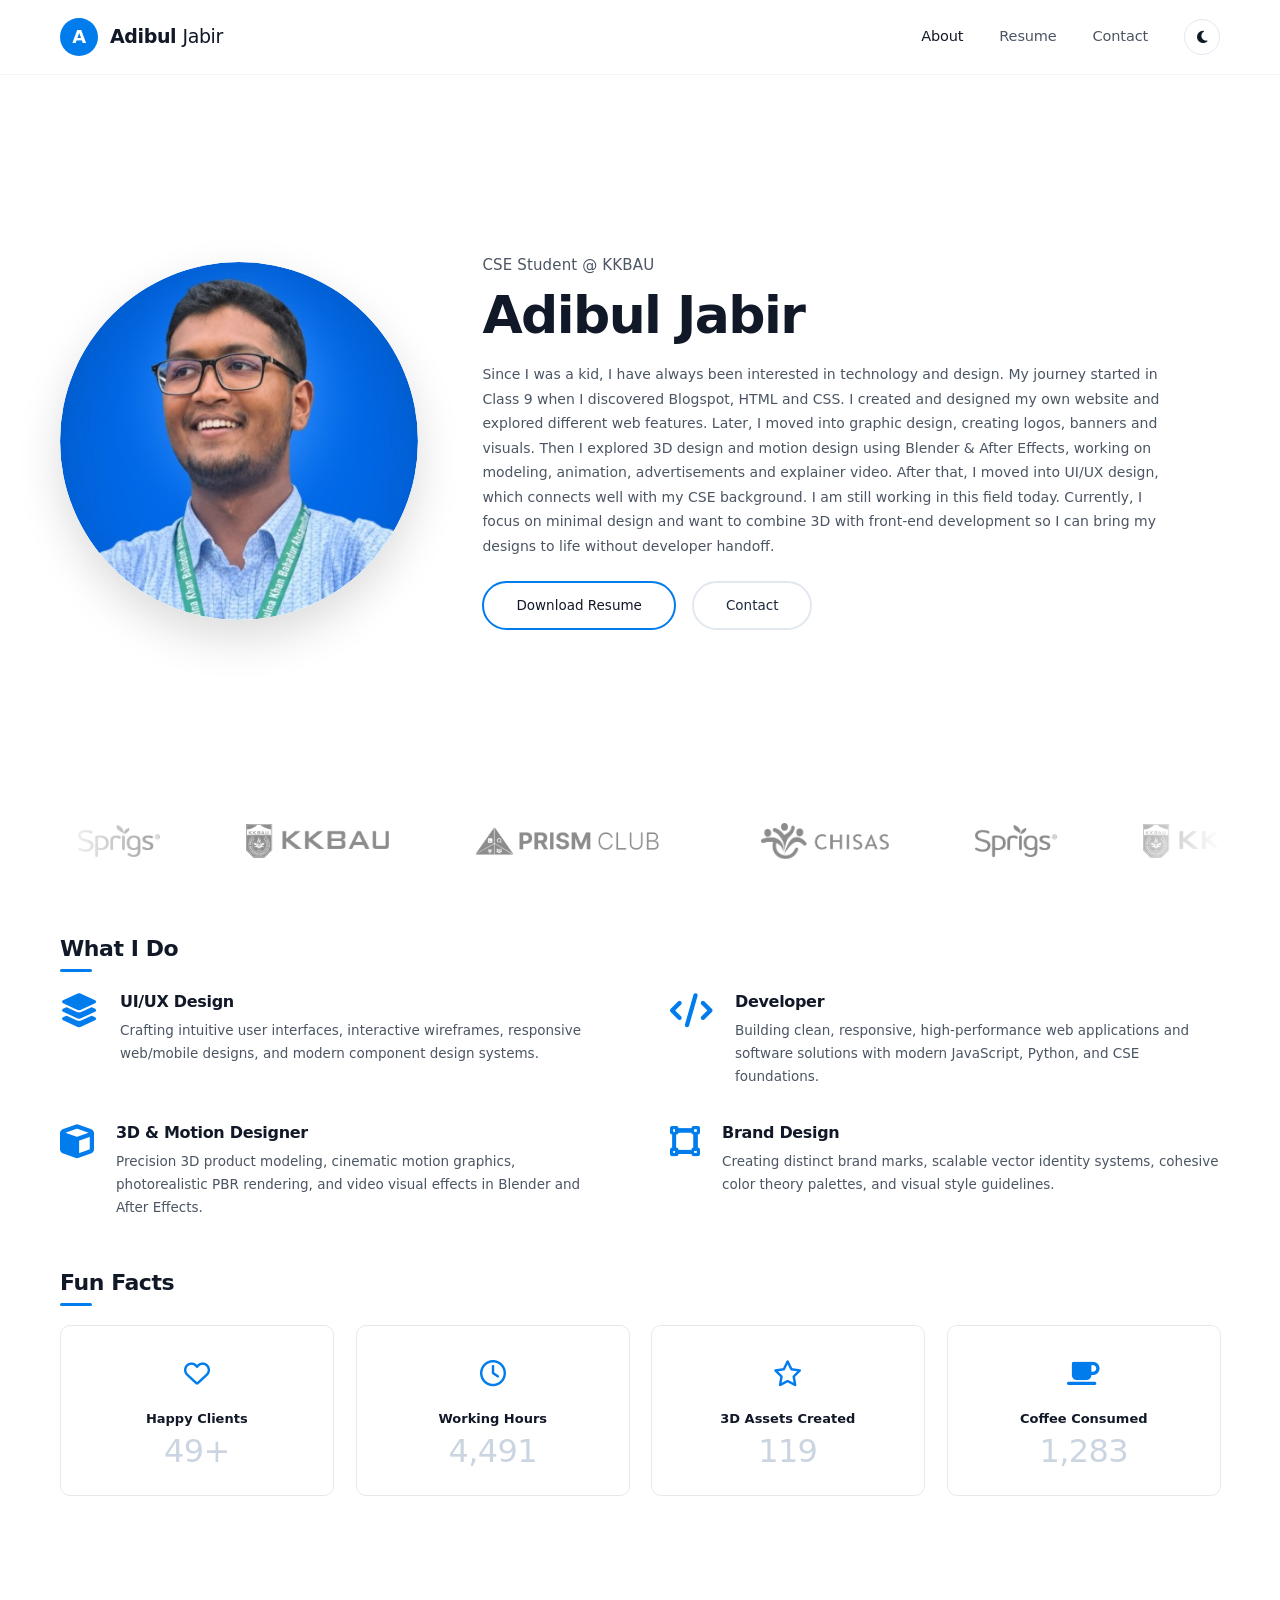
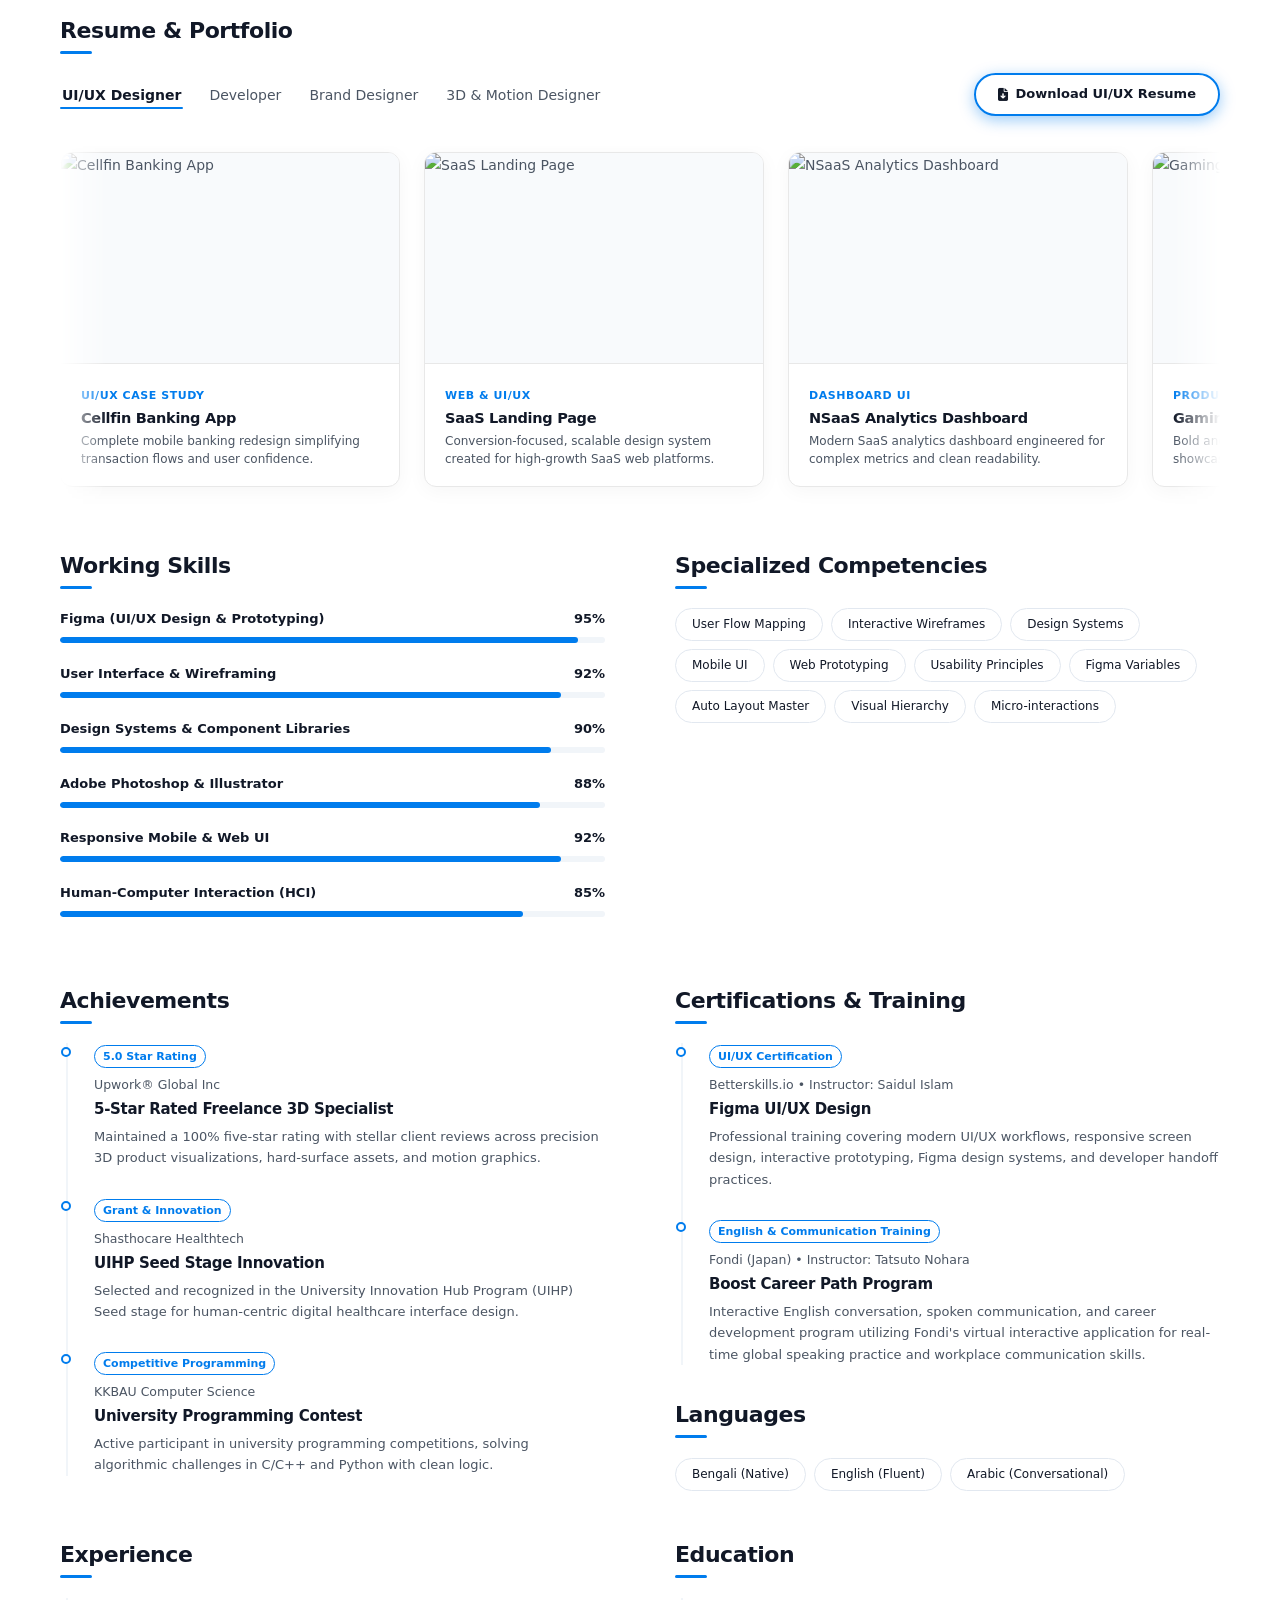
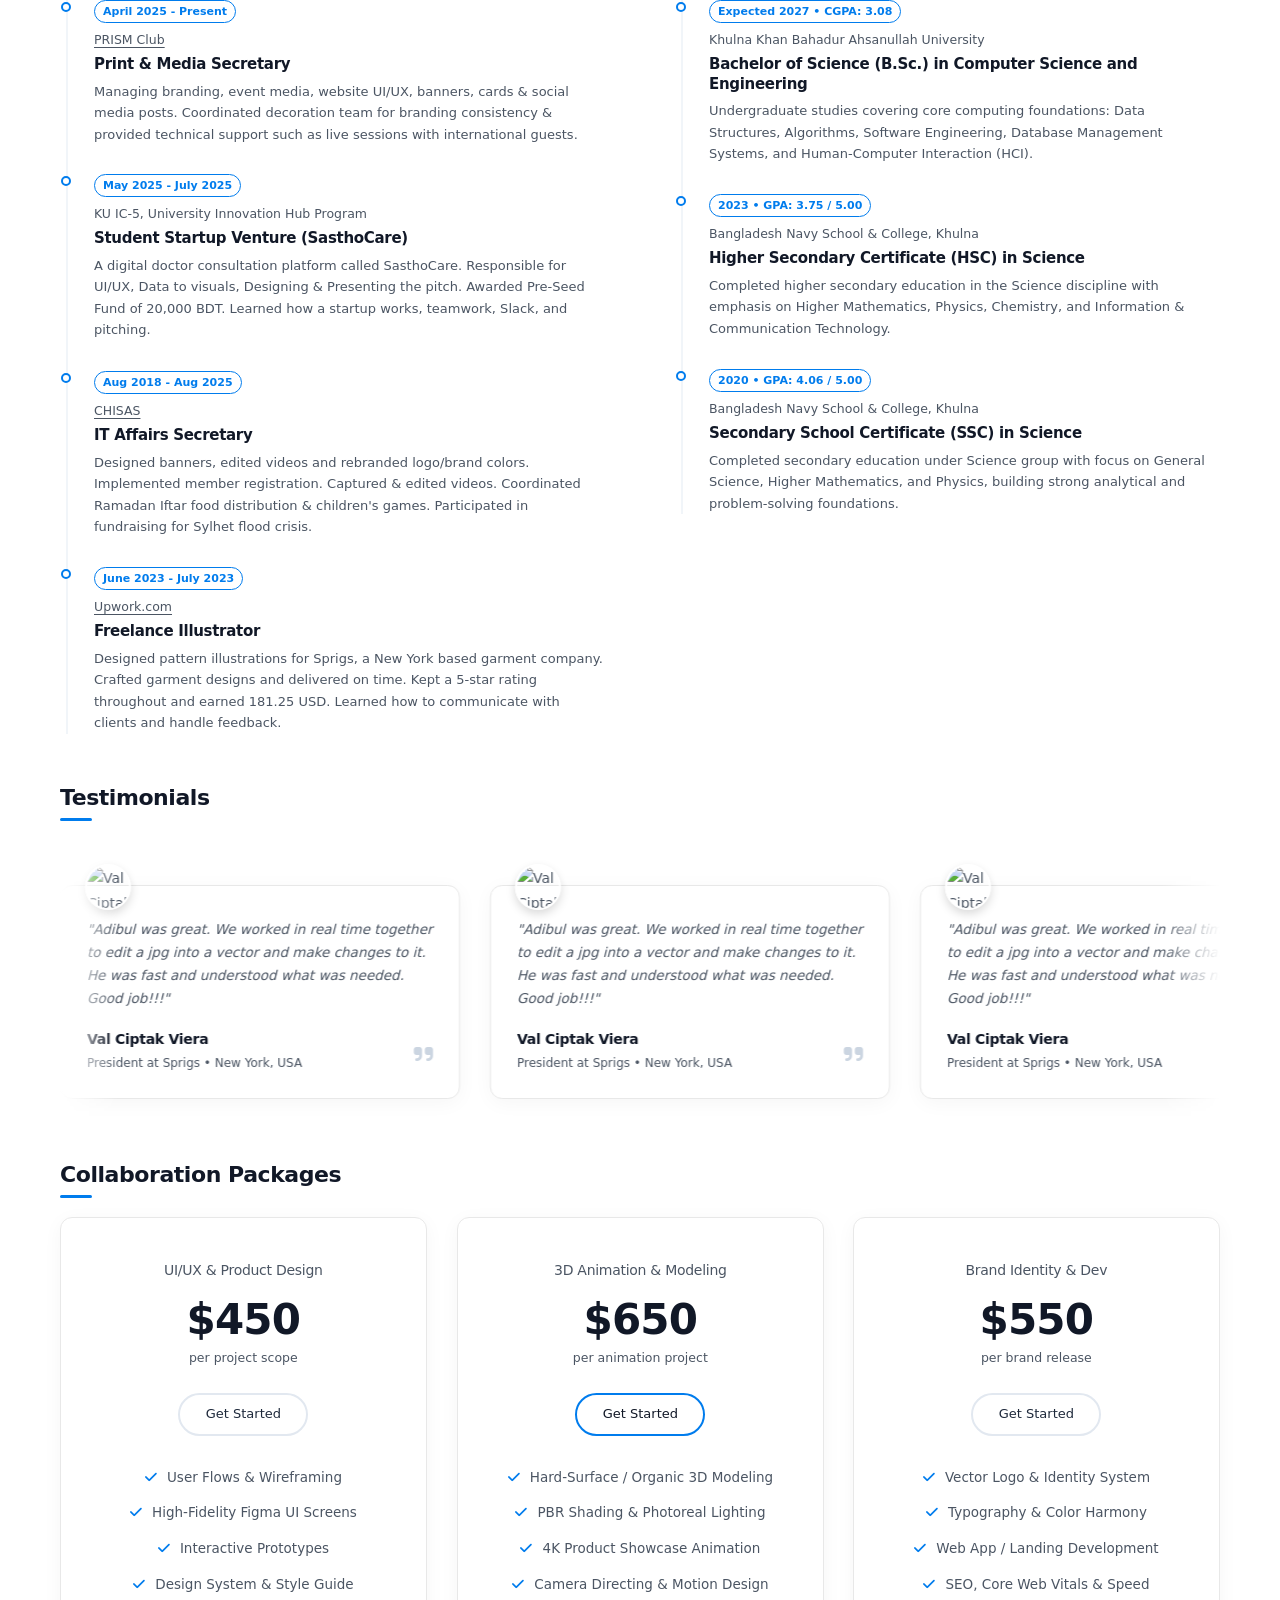
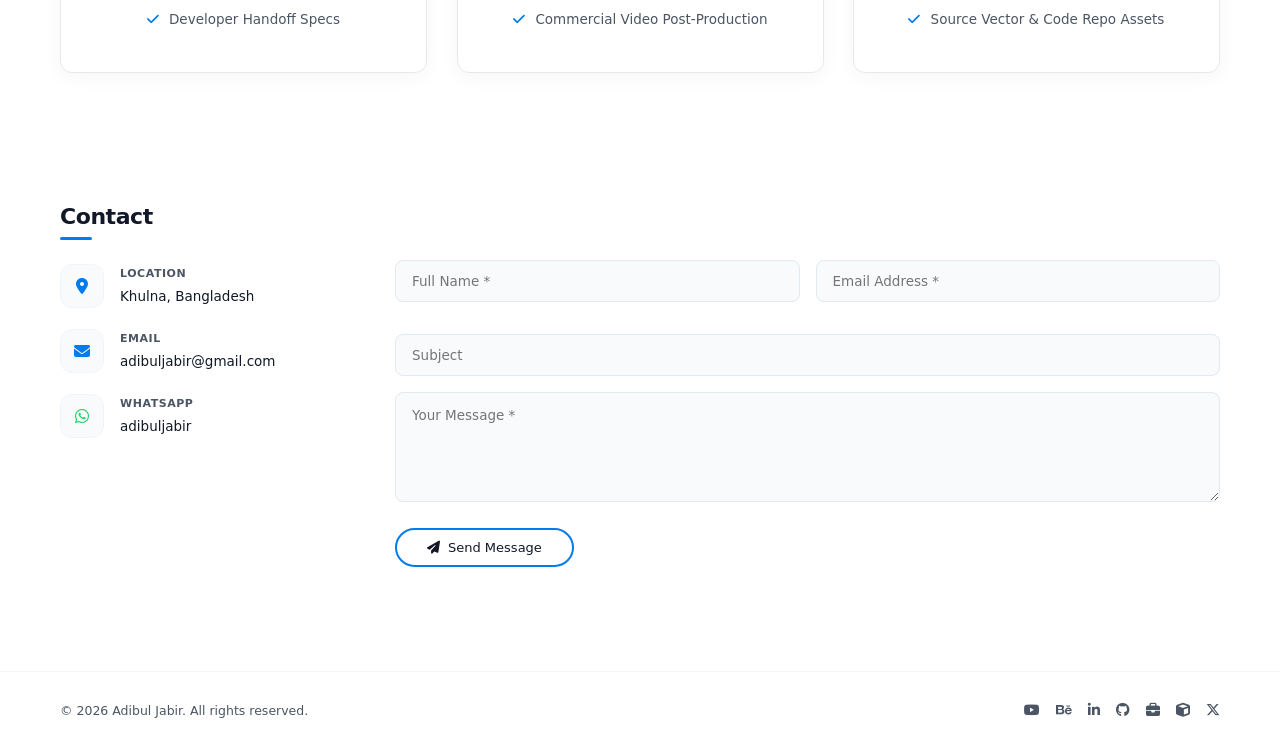
==== index.html @ db9f6bb9 "optimized sections" ====
<!DOCTYPE html>
<html lang="en">
<head>
  <meta charset="UTF-8">
  <meta name="viewport" content="width=device-width, initial-scale=1.0">
  <title>Adibul Jabir — Designer & Developer</title>
  <meta name="description" content="Official portfolio and resume of Adibul Jabir - 3D & Motion Designer, Developer, UI/UX Designer, Brand Designer, and CSE Student. Founder of Ventrixon.">
  <meta name="keywords" content="Adibul Jabir, 3D & Motion Designer, 3D Modeling, Motion Graphics, Blender, After Effects, Illustrator, Ventrixon, Resume, Portfolio">
  <meta name="author" content="Adibul Jabir">
  
  <!-- Circular Favicon -->
  <link rel="icon" type="image/png" href="images/favicon.png">
  <link rel="shortcut icon" type="image/png" href="images/favicon.png">
  <link rel="apple-touch-icon" href="images/favicon.png">

  <!-- Preconnect & DNS-Prefetch for Critical CDNs -->
  <link rel="preconnect" href="https://cdnjs.cloudflare.com" crossorigin>
  <link rel="dns-prefetch" href="https://cdnjs.cloudflare.com">
  <link rel="preconnect" href="https://mir-s3-cdn-cf.behance.net" crossorigin>
  <link rel="dns-prefetch" href="https://mir-s3-cdn-cf.behance.net">

  <!-- Preload Critical LCP Hero Avatar (Local High-Performance Asset) -->
  <link rel="preload" as="image" href="images/avatar.jpg" fetchpriority="high">

  <!-- Non-Blocking Font Awesome 6 Icons -->
  <link rel="stylesheet" href="https://cdnjs.cloudflare.com/ajax/libs/font-awesome/6.5.1/css/all.min.css" media="print" onload="this.media='all'">
  <noscript><link rel="stylesheet" href="https://cdnjs.cloudflare.com/ajax/libs/font-awesome/6.5.1/css/all.min.css"></noscript>
  
  <!-- Minimalist Full-Width Stylesheet -->
  <link rel="stylesheet" href="main.css">

  <!-- Defer Core JS for Immediate Parsing & Parallel Execution -->
  <script src="main.js" defer></script>

  <!-- Early Theme Detection to prevent theme flash -->
  <script>
    (function() {
      try {
        const savedTheme = localStorage.getItem('theme');
        const systemDark = window.matchMedia && window.matchMedia('(prefers-color-scheme: dark)').matches;
        if (savedTheme === 'dark' || (!savedTheme && systemDark)) {
          document.documentElement.setAttribute('data-theme', 'dark');
        } else {
          document.documentElement.removeAttribute('data-theme');
        }
      } catch (e) {}
    })();
  </script>
</head>
<body>

  <div class="page-wrapper">

    <!-- Full-Width Site Header with Navbar on Right Side -->
    <header class="site-header">
      <div class="scroll-progress-bar"></div>
      <div class="container-inner header-flex">
        <!-- Logo (Left Side) -->
        <a href="#about" class="site-logo">
          <div class="logo-symbol">A</div>
          <div class="logo-text">Adibul <span>Jabir</span></div>
        </a>

        <!-- Navbar & Tools (Right Side) -->
        <div class="header-right">
          <ul class="site-nav">
            <li class="nav-item">
              <a href="#about" class="active">About</a>
            </li>
            <li class="nav-item">
              <a href="#resume">Resume</a>
            </li>
            <li class="nav-item">
              <a href="#contact">Contact</a>
            </li>
          </ul>

          <div class="header-tools">
            <button class="theme-toggle-btn" id="theme-toggle" aria-label="Toggle Theme" title="Toggle Theme">
              <i class="fas fa-sun"></i>
            </button>
            <button class="menu-toggle" aria-label="Toggle Menu">
              <i class="fas fa-bars"></i>
            </button>
          </div>
        </div>
      </div>
    </header>

    <!-- Main Content Area -->
    <div class="page-content">
      <div class="container-inner">

        <!-- ========================================== -->
        <!-- 1. ABOUT ME (HOME)                         -->
        <!-- ========================================== -->
        <section id="about" class="tab-section active">
          <!-- Hero Screen Section (Hero + Animated Scrolling Marquee in First Fold) -->
          <div class="hero-screen-wrap">
            <div class="home-hero">
              <div class="home-photo">
                <div class="hp-inner">
                  <img src="images/avatar.jpg" alt="Adibul Jabir" class="hp-avatar-img" width="340" height="340" fetchpriority="high" decoding="async">
                </div>
              </div>

              <div class="home-text">
                <div class="home-role">
                  <span class="role-typing">3D & Motion Designer</span>
                </div>
                <h1 class="home-title">Adibul Jabir</h1>
                <p class="home-desc">
                  Since I was a kid, I have always been interested in technology and design. My journey started in Class 9 when I discovered Blogspot, HTML and CSS. I created and designed my own website and explored different web features. Later, I moved into graphic design, creating logos, banners and visuals. Then I explored 3D design and motion design using Blender & After Effects, working on modeling, animation, advertisements and explainer video. After that, I moved into UI/UX design, which connects well with my CSE background. I am still working in this field today. Currently, I focus on minimal design and want to combine 3D with front-end development so I can bring my designs to life without developer handoff.
                </p>
                <div class="home-buttons">
                  <a href="#resume" class="btn btn-primary">Download Resume</a>
                  <a href="#contact" class="btn btn-secondary">Contact</a>
                </div>
              </div>
            </div>

            <!-- Collaborated With (Animated Scrolling Logos at Bottom of Screen) -->
            <div class="clients-marquee-wrapper" id="clients-marquee-wrapper"><div class="clients-marquee-track" id="clients-marquee-track"></div></div>
          </div>

          <!-- What I Do -->
          <div class="block-title">
            <h2>What I Do</h2>
          </div>

          <div class="services-list" id="services-list"></div>

          <!-- Fun Facts -->
          <div class="block-title">
            <h2>Fun Facts</h2>
          </div>

          <div class="fun-facts-grid" id="fun-facts-grid"></div>

        </section>

        <!-- ========================================== -->
        <!-- 2. RESUME & PORTFOLIO SECTION              -->
        <!-- ========================================== -->
        <section id="resume" class="tab-section">
          <div class="block-title">
            <h2>Resume & Portfolio</h2>
          </div>

          <!-- Role Controls & Dynamic Download Button -->
          <div class="resume-header-controls">
            <ul class="portfolio-filters resume-role-filters">
              <li><button class="filter-btn active resume-filter-btn" data-role="uiux">UI/UX Designer</button></li>
              <li><button class="filter-btn resume-filter-btn" data-role="developer">Developer</button></li>
              <li><button class="filter-btn resume-filter-btn" data-role="brand">Brand Designer</button></li>
              <li><button class="filter-btn resume-filter-btn" data-role="3d">3D & Motion Designer</button></li>
            </ul>

            <div class="resume-download-box">
              <a id="resume-download-btn" href="https://ventrixon-my.sharepoint.com/:b:/g/personal/adibuljabir_ventrixon_onmicrosoft_com/IQAq6JaX4ty1TJESMaSdDavPAc9eykyzS5kuyKg3bpI3dYA?e=CsBjEm" download="Adibul Jabir_UIUX Designer_V7_30-08-2026.pdf" target="_blank" rel="noopener noreferrer" class="btn btn-primary resume-download-btn">
                <i class="fas fa-file-download"></i> <span id="resume-download-text">Download UI/UX Resume</span>
              </a>
            </div>
          </div>

          <!-- Role Panes Container (Dynamically populated from data/roles/*.json) -->
          <div id="resume-panes-container"></div>

          <!-- Dual Columns: Left (Achievements) | Right (Certifications & Training + Languages) -->
          <div class="resume-columns" style="margin-bottom: 50px;">
            <div>
              <div class="block-title">
                <h2>Achievements</h2>
              </div>
              <div class="timeline" id="achievements-timeline"></div>
            </div>

            <div>
              <div class="block-title">
                <h2>Certifications & Training</h2>
              </div>
              <div class="timeline" id="certifications-timeline" style="margin-bottom: 35px;"></div>

              <div class="block-title">
                <h2>Languages</h2>
              </div>
              <div class="badges-cloud" id="languages-container"></div>
            </div>
          </div>

          <!-- Experience & Education (Universal Timeline from main.json) -->
          <div class="resume-columns" id="experience-education-container">
            <div>
              <div class="block-title">
                <h2>Experience</h2>
              </div>
              <div class="timeline" id="experience-timeline"></div>
            </div>

            <div>
              <div class="block-title">
                <h2>Education</h2>
              </div>
              <div class="timeline" id="education-timeline"></div>
            </div>
          </div>

          <!-- Testimonials (Horizontal Animated Marquee) -->
          <div class="block-title">
            <h2>Testimonials</h2>
          </div>

          <div class="testimonials-marquee-wrapper" id="testimonials-marquee-wrapper">
            <div class="testimonials-marquee-track" id="testimonials-marquee-track"></div>
          </div>

          <!-- Services & Collaboration Packages -->
          <div class="block-title">
            <h2>Collaboration Packages</h2>
          </div>

          <div class="pricing-grid">
            <!-- UI/UX Package -->
            <div class="pricing-card">
              <div class="pricing-header">
                <h4 class="pricing-plan-title">UI/UX & Product Design</h4>
                <div class="pricing-price">$450</div>
                <div class="pricing-period">per project scope</div>
              </div>
              <div class="pricing-btn-box">
                <a href="#contact" class="btn btn-secondary pricing-btn">Get Started</a>
              </div>
              <ul class="pricing-features">
                <li><i class="fas fa-check" style="color: var(--primary); margin-right: 6px;"></i> User Flows & Wireframing</li>
                <li><i class="fas fa-check" style="color: var(--primary); margin-right: 6px;"></i> High-Fidelity Figma UI Screens</li>
                <li><i class="fas fa-check" style="color: var(--primary); margin-right: 6px;"></i> Interactive Prototypes</li>
                <li><i class="fas fa-check" style="color: var(--primary); margin-right: 6px;"></i> Design System & Style Guide</li>
                <li><i class="fas fa-check" style="color: var(--primary); margin-right: 6px;"></i> Developer Handoff Specs</li>
              </ul>
            </div>

            <!-- 3D Animation Package -->
            <div class="pricing-card popular">
              <div class="pricing-header">
                <h4 class="pricing-plan-title">3D Animation & Modeling</h4>
                <div class="pricing-price">$650</div>
                <div class="pricing-period">per animation project</div>
              </div>
              <div class="pricing-btn-box">
                <a href="#contact" class="btn btn-primary pricing-btn">Get Started</a>
              </div>
              <ul class="pricing-features">
                <li><i class="fas fa-check" style="color: var(--primary); margin-right: 6px;"></i> Hard-Surface / Organic 3D Modeling</li>
                <li><i class="fas fa-check" style="color: var(--primary); margin-right: 6px;"></i> PBR Shading & Photoreal Lighting</li>
                <li><i class="fas fa-check" style="color: var(--primary); margin-right: 6px;"></i> 4K Product Showcase Animation</li>
                <li><i class="fas fa-check" style="color: var(--primary); margin-right: 6px;"></i> Camera Directing & Motion Design</li>
                <li><i class="fas fa-check" style="color: var(--primary); margin-right: 6px;"></i> Commercial Video Post-Production</li>
              </ul>
            </div>

            <!-- Full-Stack / Branding Package -->
            <div class="pricing-card">
              <div class="pricing-header">
                <h4 class="pricing-plan-title">Brand Identity & Dev</h4>
                <div class="pricing-price">$550</div>
                <div class="pricing-period">per brand release</div>
              </div>
              <div class="pricing-btn-box">
                <a href="#contact" class="btn btn-secondary pricing-btn">Get Started</a>
              </div>
              <ul class="pricing-features">
                <li><i class="fas fa-check" style="color: var(--primary); margin-right: 6px;"></i> Vector Logo & Identity System</li>
                <li><i class="fas fa-check" style="color: var(--primary); margin-right: 6px;"></i> Typography & Color Harmony</li>
                <li><i class="fas fa-check" style="color: var(--primary); margin-right: 6px;"></i> Web App / Landing Development</li>
                <li><i class="fas fa-check" style="color: var(--primary); margin-right: 6px;"></i> SEO, Core Web Vitals & Speed</li>
                <li><i class="fas fa-check" style="color: var(--primary); margin-right: 6px;"></i> Source Vector & Code Repo Assets</li>
              </ul>
            </div>
          </div>

        </section>

        <!-- ========================================== -->
        <!-- 3. CONTACT SECTION                         -->
        <!-- ========================================== -->
        <section id="contact" class="tab-section">
          <div class="block-title">
            <h2>Contact</h2>
          </div>

          <div class="contact-layout">
            <!-- Left Info Column -->
            <div class="contact-info-col">
              <div class="contact-info-item">
                <div class="ci-icon">
                  <i class="fas fa-map-marker-alt"></i>
                </div>
                <div class="ci-content">
                  <span class="ci-label">Location</span>
                  <span class="ci-value">Khulna, Bangladesh</span>
                </div>
              </div>

              <a href="mailto:adibuljabir@gmail.com" class="contact-info-item contact-info-link" title="Send direct email">
                <div class="ci-icon">
                  <i class="fas fa-envelope"></i>
                </div>
                <div class="ci-content">
                  <span class="ci-label">Email</span>
                  <span class="ci-value">adibuljabir@gmail.com</span>
                </div>
              </a>

              <a href="https://wa.me/adibuljabir" target="_blank" rel="noopener noreferrer" class="contact-info-item contact-info-link whatsapp-link" title="Chat on WhatsApp">
                <div class="ci-icon whatsapp-icon">
                  <i class="fab fa-whatsapp"></i>
                </div>
                <div class="ci-content">
                  <span class="ci-label">WhatsApp</span>
                  <span class="ci-value">adibuljabir</span>
                </div>
              </a>
            </div>

            <!-- Right Form Column -->
            <div class="contact-form-col">
              <form id="contact-form" class="contact-form" action="https://api.web3forms.com/submit" method="POST">
                <!-- Web3Forms API Key -->
                <input type="hidden" name="access_key" value="9b6cbba3-b4cf-473d-82d3-1382587f73db">
                <input type="hidden" name="from_name" value="Adibul Jabir Portfolio Contact">
                
                <!-- Anti-spam Honeypot -->
                <input type="checkbox" name="botcheck" class="hidden" style="display: none;">

                <div class="form-row">
                  <div class="form-group">
                    <input type="text" name="name" class="form-control" placeholder="Full Name *" aria-label="Full Name" required>
                  </div>
                  <div class="form-group">
                    <input type="email" name="email" class="form-control" placeholder="Email Address *" aria-label="Email Address" required>
                  </div>
                </div>

                <div class="form-group">
                  <input type="text" name="subject" class="form-control" placeholder="Subject" aria-label="Subject">
                </div>

                <div class="form-group">
                  <textarea name="message" class="form-control" placeholder="Your Message *" aria-label="Your Message" required></textarea>
                </div>

                <div class="form-submit-row">
                  <button type="submit" class="btn btn-primary" id="contact-submit-btn">
                    <i class="fas fa-paper-plane"></i>
                    <span>Send Message</span>
                  </button>
                </div>
                <div id="form-feedback" class="form-status"></div>
              </form>
            </div>
          </div>
        </section>

      </div>
    </div>

    <!-- Full-Width Site Footer -->
    <footer class="site-footer">
      <div class="container-inner">
        <div>&copy; 2026 Adibul Jabir. All rights reserved.</div>
        <div class="footer-social-icons">
          <a href="https://www.youtube.com/@Ventrixon" target="_blank" rel="noopener noreferrer" aria-label="YouTube"><i class="fab fa-youtube"></i></a>
          <a href="https://www.behance.net/adibuljabir" target="_blank" rel="noopener noreferrer" aria-label="Behance"><i class="fab fa-behance"></i></a>
          <a href="https://www.linkedin.com/in/adibuljabir/" target="_blank" rel="noopener noreferrer" aria-label="LinkedIn"><i class="fab fa-linkedin-in"></i></a>
          <a href="https://github.com/adibuljabir" target="_blank" rel="noopener noreferrer" aria-label="GitHub"><i class="fab fa-github"></i></a>
          <a href="https://www.upwork.com/freelancers/~01693e221fbc54449b" target="_blank" rel="noopener noreferrer" aria-label="Upwork"><i class="fas fa-briefcase"></i></a>
          <a href="https://sketchfab.com/ventrixon" target="_blank" rel="noopener noreferrer" aria-label="Sketchfab"><i class="fas fa-cube"></i></a>
          <a href="https://x.com/adibuljabir" target="_blank" rel="noopener noreferrer" aria-label="Twitter"><i class="fab fa-x-twitter"></i></a>
        </div>
      </div>
    </footer>

  </div>

  <!-- Lightbox Modal -->
  <div id="lightbox-modal" class="lightbox-modal">
    <div class="lightbox-box">
      <button id="lightbox-close" class="lightbox-close" aria-label="Close"><i class="fas fa-times"></i></button>
      <div id="lightbox-media" class="lightbox-media"></div>
      <div class="lightbox-meta">
        <h4 id="lightbox-title"></h4>
        <p id="lightbox-desc"></p>
      </div>
    </div>
  </div>
</body>
</html>
---- main.css ----
/* ===================================================================
 * Leven Full-Width Minimalist Theme - Adibul Jabir
 * Light & Dark Themes
 * =================================================================== */

:root {
  --primary: #007ced;
  --primary-hover: #0065c4;
  --primary-shadow: rgba(0, 124, 237, 0.4);

  /* Light Theme (Clean Minimalist Full-Width White) */
  --body-bg: #ffffff;
  --container-bg: #ffffff;
  --card-bg: #ffffff;
  --card-border: #e8e8e8;
  --header-bg: #ffffff;
  
  --text-color: #4b5563;
  --heading-color: #111827;
  --muted-color: #4b5563;
  --light-gray-num: #cbd5e1;
  --border-color: #f1f5f9;
  
  --btn-sec-border: #e2e8f0;
  --btn-sec-text: #1e293b;
  
  --input-bg: #f8fafc;
  --input-border: #e2e8f0;
  
  --shadow-card: 0 4px 20px rgba(0, 0, 0, 0.04);
  --shadow-avatar: 0 10px 30px rgba(0, 0, 0, 0.08);
}

/* Dark Theme (Clean Minimalist Full-Width Charcoal) */
[data-theme="dark"] {
  --body-bg: #1f232b;
  --container-bg: #1f232b;
  --card-bg: #282c35;
  --card-border: #373e4d;
  --header-bg: #1f232b;
  
  --text-color: #9ca3af;
  --heading-color: #f9fafb;
  --muted-color: #9ca3af;
  --light-gray-num: #64748b;
  --border-color: #2e3543;
  
  --btn-sec-border: #374151;
  --btn-sec-text: #f1f5f9;
  
  --input-bg: #191c23;
  --input-border: #374151;
  
  --shadow-card: 0 4px 20px rgba(0, 0, 0, 0.2);
  --shadow-avatar: 0 10px 30px rgba(0, 0, 0, 0.35);
}

/* Reset & Base Universal Font */
*, *::before, *::after {
  box-sizing: border-box;
  margin: 0;
  padding: 0;
  -webkit-font-smoothing: antialiased;
  -moz-osx-font-smoothing: grayscale;
}

html {
  scroll-behavior: smooth;
}

body,
button,
input,
textarea,
select,
optgroup,
h1, h2, h3, h4, h5, h6,
p, a, span, label, li, td, th {
  font-family: system-ui, -apple-system, BlinkMacSystemFont, 'Segoe UI', Roboto, 'Helvetica Neue', Arial, sans-serif;
}

body {
  color: var(--text-color);
  background-color: var(--body-bg);
  font-size: 14px;
  line-height: 1.75;
  transition: background-color 0.3s ease, color 0.3s ease;
  overflow-x: hidden;
  min-height: 100vh;
  display: flex;
  flex-direction: column;
}

h1, h2, h3, h4, h5, h6 {
  color: var(--heading-color);
  font-weight: 700;
  line-height: 1.3;
  letter-spacing: -0.02em;
}

a {
  color: var(--primary);
  text-decoration: none;
  transition: all 0.25s ease;
}

a:hover {
  color: var(--primary-hover);
}

/* ===================================================================
 * Page Layout
 * =================================================================== */

/* Full Width Page Layout */
.page-wrapper {
  width: 100%;
  min-height: 100vh;
  display: flex;
  flex-direction: column;
  background-color: var(--body-bg);
}

/* Central Content Constraint */
.container-inner {
  max-width: 1240px;
  width: 100%;
  margin: 0 auto;
  padding: 0 40px;
}

@media (max-width: 768px) {
  .container-inner {
    padding: 0 20px;
  }
}

@media (max-width: 600px) {
  .container-inner {
    padding: 0 16px;
  }
}

/* ===================================================================
 * Site Header (Full Width, Navbar on Right Side)
 * =================================================================== */
.site-header {
  width: 100%;
  background-color: var(--header-bg);
  border-bottom: 1px solid var(--border-color);
  position: sticky;
  top: 0;
  z-index: 100;
  transition: background-color 0.3s ease, border-color 0.3s ease;
}

.header-flex {
  display: flex;
  align-items: center;
  justify-content: space-between;
  padding-top: 18px;
  padding-bottom: 18px;
}

@media (max-width: 768px) {
  .header-flex {
    padding-top: 12px;
    padding-bottom: 12px;
  }
}

/* Logo (Left Side) */
.site-logo {
  display: flex;
  align-items: center;
  gap: 12px;
  text-decoration: none;
}

@media (max-width: 768px) {
  .site-logo {
    gap: 9px;
  }
}

.logo-symbol {
  width: 38px;
  height: 38px;
  border-radius: 50%;
  background-color: var(--primary);
  color: #ffffff;
  display: flex;
  align-items: center;
  justify-content: center;
  font-weight: 800;
  font-size: 18px;
  letter-spacing: -0.02em;
}

.logo-text {
  font-size: 19px;
  font-weight: 700;
  color: var(--heading-color);
  letter-spacing: -0.02em;
}

.logo-text span {
  color: var(--heading-color);
  font-weight: 400;
}

/* Header Right Group (Navbar + Tools on Right Side) */
.header-right {
  display: flex;
  align-items: center;
  gap: 36px;
  margin-left: auto;
}

/* Navigation Menu */
.site-nav {
  display: flex;
  align-items: center;
  gap: 36px;
  list-style: none;
}

.nav-item a {
  font-size: 14.5px;
  font-weight: 400;
  color: var(--muted-color);
  display: inline-block;
  padding: 6px 0;
  position: relative;
  cursor: pointer;
  letter-spacing: -0.01em;
  transition: color 0.25s ease, font-weight 0.25s ease;
}

.nav-item a:hover,
.nav-item a.active {
  color: var(--heading-color);
  font-weight: 500;
}

/* Header Tools */
.header-tools {
  display: flex;
  align-items: center;
  gap: 12px;
}

.theme-toggle-btn {
  background: transparent;
  color: var(--heading-color);
  border: 1px solid var(--btn-sec-border);
  width: 36px;
  height: 36px;
  border-radius: 50%;
  display: flex;
  align-items: center;
  justify-content: center;
  font-size: 14px;
  cursor: pointer;
  transition: all 0.25s ease;
}

.theme-toggle-btn:hover {
  border-color: var(--primary);
  color: var(--primary);
  transform: scale(1.05);
}

.menu-toggle {
  display: none;
  background: transparent;
  border: 1px solid var(--btn-sec-border);
  color: var(--heading-color);
  width: 36px;
  height: 36px;
  border-radius: 50%;
  align-items: center;
  justify-content: center;
  font-size: 15px;
  cursor: pointer;
  transition: all 0.25s ease;
}

.menu-toggle:hover {
  border-color: var(--primary);
  color: var(--primary);
  transform: scale(1.05);
}

@media (max-width: 860px) {
  .menu-toggle {
    display: flex;
  }
  .site-nav {
    position: absolute;
    top: 100%;
    left: 0;
    width: 100%;
    background-color: var(--header-bg);
    flex-direction: column;
    align-items: flex-start;
    padding: 20px 30px;
    gap: 16px;
    border-bottom: 1px solid var(--border-color);
    box-shadow: var(--shadow-card);
    display: none;
  }
  .site-nav.open {
    display: flex;
  }
  .nav-item a {
    width: 100%;
    font-size: 15px;
  }
}

/* ===================================================================
 * Main Content Area
 * =================================================================== */
.page-content {
  flex-grow: 1;
  padding: 0 0 60px;
  width: 100%;
}

@media (max-width: 768px) {
  .page-content {
    padding: 0 0 40px;
  }
}

.tab-section,
.page-section {
  display: block;
  padding: 35px 0 45px;
  position: relative;
  scroll-margin-top: 85px;
}

.tab-section:first-of-type,
.page-section:first-of-type {
  padding-top: 0;
}

@media (max-width: 768px) {
  .tab-section,
  .page-section {
    padding: 16px 0 26px;
    scroll-margin-top: 58px;
  }
}

/* ===================================================================
 * Section Titles & Eyebrows (Enhanced Information Hierarchy)
 * =================================================================== */
.block-title {
  margin: 36px 0 20px;
  position: relative;
}

.block-title:first-child {
  margin-top: 0;
  margin-bottom: 20px;
}

@media (max-width: 768px) {
  .block-title {
    margin: 22px 0 14px;
  }
  .block-title:first-child {
    margin-bottom: 14px;
  }
}

.block-title h2 {
  font-size: 22px;
  font-weight: 700;
  color: var(--heading-color);
  position: relative;
  display: inline-block;
  padding-bottom: 8px;
  letter-spacing: -0.02em;
}

@media (max-width: 768px) {
  .block-title h2 {
    font-size: 18px;
    padding-bottom: 5px;
  }
}

.block-title h2::after {
  content: '';
  position: absolute;
  bottom: 0;
  left: 0;
  width: 32px;
  height: 2.5px;
  border-radius: 2px;
  background-color: var(--primary);
}

/* ===================================================================
 * Hero First-Screen Wrap (Hero + Animated Scrolling Marquee at First Glance)
 * =================================================================== */
.hero-screen-wrap {
  min-height: calc(100vh - 76px);
  min-height: calc(100svh - 76px);
  display: flex;
  flex-direction: column;
  justify-content: space-between;
  padding: 10px 0 16px;
  box-sizing: border-box;
}

.home-hero {
  display: flex;
  align-items: center;
  gap: clamp(40px, 5vw, 80px);
  flex-grow: 1;
  padding: 15px 0 25px;
}

.home-photo {
  flex-shrink: 0;
  width: clamp(300px, 28vw, 420px);
  height: clamp(300px, 28vw, 420px);
  aspect-ratio: 1 / 1;
  perspective: 1000px;
  cursor: pointer;
  display: flex;
  align-items: center;
  justify-content: center;
}

.hp-inner {
  width: 100%;
  height: 100%;
  border-radius: 50%;
  overflow: hidden;
  box-shadow: 0 18px 45px rgba(0, 0, 0, 0.14);
  transition: transform 0.45s cubic-bezier(0.2, 0.8, 0.2, 1),
              box-shadow 0.45s ease;
  will-change: transform, box-shadow;
  display: flex;
  align-items: center;
  justify-content: center;
}

.hp-avatar-img {
  width: 100%;
  height: 100%;
  object-fit: cover;
  display: block;
  border-radius: 50%;
  pointer-events: none;
}

.home-photo:hover .hp-inner {
  transform: scale(1.04);
  box-shadow: 0 24px 50px rgba(0, 124, 237, 0.3);
}

[data-theme="dark"] .hp-inner {
  box-shadow: 0 18px 45px rgba(0, 0, 0, 0.55);
}

[data-theme="dark"] .home-photo:hover .hp-inner {
  box-shadow: 0 24px 55px rgba(0, 124, 237, 0.45);
}

.home-text {
  flex-grow: 1;
  max-width: 680px;
}

.home-role {
  font-size: 15px;
  color: var(--muted-color);
  font-weight: 400;
  margin-bottom: 8px;
  min-height: 24px;
  letter-spacing: 0.01em;
}

.role-typing {
  color: var(--muted-color);
  font-weight: 400;
}

.home-title {
  font-size: clamp(38px, 4.2vw, 52px);
  font-weight: 800;
  color: var(--heading-color);
  margin-bottom: clamp(12px, 1.8vh, 18px);
  letter-spacing: -0.03em;
  line-height: 1.15;
}

.home-desc {
  font-size: clamp(14px, 1.05vw, 15px);
  color: var(--text-color);
  line-height: 1.75;
  margin-bottom: clamp(20px, 2.5vh, 28px);
  max-width: 680px;
}

/* Minimalist Pill Buttons */
.home-buttons {
  display: flex;
  gap: 16px;
  flex-wrap: wrap;
}

@media (max-height: 760px) and (min-width: 901px) {
  .hero-screen-wrap {
    padding: 5px 0 10px;
  }
  .home-hero {
    gap: 35px;
    padding: 5px 0;
  }
  .home-photo {
    width: clamp(250px, 24vw, 320px);
    height: clamp(250px, 24vw, 320px);
  }
  .home-title {
    font-size: 38px;
    margin-bottom: 8px;
  }
  .home-desc {
    font-size: 13.5px;
    line-height: 1.65;
    margin-bottom: 16px;
  }
  .client-item {
    height: 52px;
  }
  .client-item img {
    max-height: 30px;
  }
}

@media (max-width: 900px) {
  .hero-screen-wrap {
    min-height: auto;
    display: block;
    padding: 10px 0 0;
    box-sizing: border-box;
  }
  .home-hero {
    display: flex;
    flex-direction: column;
    text-align: center;
    justify-content: flex-start;
    align-items: center;
    gap: 16px;
    padding: 0 0 10px;
    flex-grow: 0;
    margin: 0;
  }
  .home-photo {
    width: clamp(190px, 45vw, 250px);
    height: clamp(190px, 45vw, 250px);
    margin: 0 auto 6px;
  }
  .home-text {
    max-width: 100%;
  }
  .home-role {
    font-size: 13px;
    min-height: auto;
    margin-bottom: 2px;
  }
  .home-title {
    font-size: clamp(28px, 7vw, 36px);
    margin-bottom: 8px;
    line-height: 1.15;
  }
  .home-desc {
    margin: 0 auto 20px;
    font-size: 13.5px;
    line-height: 1.65;
    max-width: 600px;
  }
  .home-buttons {
    justify-content: center;
    gap: 12px;
    margin-bottom: 14px;
  }
  .home-buttons .btn {
    padding: 10px 24px;
    font-size: 13px;
  }
  .clients-marquee-wrapper {
    padding: 8px 0 16px;
    margin-top: 10px;
  }
}

.btn {
  display: inline-block;
  padding: 11px 32px;
  font-size: 13.5px;
  font-weight: 500;
  border-radius: 30px;
  cursor: pointer;
  transition: all 0.25s ease;
  text-align: center;
}

.btn-primary {
  background-color: transparent;
  color: var(--heading-color);
  border: 2px solid var(--primary);
}

.btn-primary:hover {
  background-color: var(--primary);
  color: #ffffff;
  box-shadow: 0 8px 18px -4px var(--primary-shadow);
}

.btn-secondary {
  background-color: transparent;
  color: var(--btn-sec-text);
  border: 2px solid var(--btn-sec-border);
}

.btn-secondary:hover {
  border-color: var(--heading-color);
  color: var(--heading-color);
}

/* ===================================================================
 * "What I Do" (Services List)
 * =================================================================== */
.services-list {
  display: grid;
  grid-template-columns: 1fr 1fr;
  gap: 36px 60px;
  margin-bottom: 50px;
}

@media (max-width: 768px) {
  .services-list {
    grid-template-columns: 1fr;
    gap: 16px;
    margin-bottom: 30px;
  }
}

.service-item {
  display: flex;
  align-items: flex-start;
  gap: 22px;
}

@media (max-width: 768px) {
  .service-item {
    gap: 14px;
  }
}

.service-icon {
  font-size: 34px;
  color: var(--primary);
  line-height: 1;
  flex-shrink: 0;
  margin-top: 2px;
}

@media (max-width: 768px) {
  .service-icon {
    font-size: 26px;
  }
}

.service-content h4 {
  font-size: 16px;
  font-weight: 600;
  color: var(--heading-color);
  margin-bottom: 6px;
}

@media (max-width: 768px) {
  .service-content h4 {
    font-size: 15px;
    margin-bottom: 3px;
  }
}

.service-content p {
  font-size: 13.5px;
  color: var(--text-color);
  line-height: 1.7;
}

@media (max-width: 768px) {
  .service-content p {
    font-size: 12.5px;
    line-height: 1.55;
  }
}

/* ===================================================================
 * Testimonials (Infinite Smooth Horizontal Marquee)
 * =================================================================== */
.testimonials-marquee-wrapper {
  overflow: hidden;
  position: relative;
  width: 100%;
  padding: 30px 0 25px;
  margin-bottom: 30px;
  box-sizing: border-box;
  -webkit-mask-image: linear-gradient(to right, transparent 0%, black 5%, black 95%, transparent 100%);
  mask-image: linear-gradient(to right, transparent 0%, black 5%, black 95%, transparent 100%);
}

.testimonials-marquee-track {
  display: flex;
  width: max-content;
  animation: testimonialsContinuous 28s linear infinite;
  will-change: transform;
}

.testimonials-marquee-wrapper:hover .testimonials-marquee-track {
  animation-play-state: paused;
}

.testimonials-track-group {
  display: flex;
  align-items: stretch;
  gap: 30px;
  padding-right: 30px;
  flex-shrink: 0;
}

@keyframes testimonialsContinuous {
  0% {
    transform: translateX(0);
  }
  100% {
    transform: translateX(-33.333333%);
  }
}

.testimonial-card {
  position: relative;
  background-color: var(--card-bg);
  border: 1px solid var(--card-border);
  border-radius: 12px;
  padding: 32px 26px 24px 26px;
  margin-top: 15px;
  width: 400px;
  flex: 0 0 400px;
  display: flex;
  flex-direction: column;
  justify-content: space-between;
  box-shadow: var(--shadow-card);
  transition: transform 0.3s cubic-bezier(0.16, 1, 0.3, 1), box-shadow 0.3s ease, border-color 0.3s ease;
  box-sizing: border-box;
}

.testimonial-card:hover {
  transform: translateY(-4px);
  box-shadow: 0 10px 25px rgba(0, 0, 0, 0.08);
  border-color: var(--primary);
}

[data-theme="dark"] .testimonial-card:hover {
  box-shadow: 0 12px 30px rgba(0, 0, 0, 0.4);
}

.testimonial-avatar {
  position: absolute;
  top: -22px;
  left: 24px;
  width: 46px;
  height: 46px;
  border-radius: 50%;
  overflow: hidden;
  box-shadow: 0 4px 10px rgba(0, 0, 0, 0.15);
  border: 2px solid var(--body-bg);
}

.testimonial-avatar img {
  width: 100%;
  height: 100%;
  object-fit: cover;
}

.testimonial-text {
  font-size: 13.5px;
  font-style: italic;
  color: var(--text-color);
  margin-bottom: 20px;
  line-height: 1.7;
}

.testimonial-author-box {
  display: flex;
  justify-content: space-between;
  align-items: flex-end;
}

.testimonial-author h5 {
  font-size: 14px;
  font-weight: 600;
  margin-bottom: 2px;
  color: var(--heading-color);
}

.testimonial-author span {
  font-size: 12px;
  color: var(--muted-color);
}

.testimonial-quote-icon {
  font-size: 22px;
  color: var(--light-gray-num);
}

@media (max-width: 768px) {
  .testimonials-marquee-wrapper {
    padding: 20px 0 16px;
    margin-bottom: 24px;
  }
  .testimonials-track-group {
    gap: 14px;
    padding-right: 14px;
  }
  .testimonial-card {
    width: 280px;
    flex: 0 0 280px;
    padding: 22px 16px 16px 16px;
    margin-top: 12px;
    border-radius: 10px;
  }
  .testimonial-avatar {
    width: 36px;
    height: 36px;
    top: -18px;
    left: 16px;
  }
  .testimonial-text {
    font-size: 12.5px;
    line-height: 1.55;
    margin-bottom: 12px;
  }
  .testimonial-author h5 {
    font-size: 13px;
  }
  .testimonial-author span {
    font-size: 11px;
  }
}

/* ===================================================================
 * Clients Grid
 * =================================================================== */
/* ===================================================================
 * Collaborated With (Infinite Smooth Horizontal Marquee)
 * =================================================================== */
.clients-marquee-wrapper {
  overflow: hidden;
  position: relative;
  width: 100%;
  padding: 6px 0 14px;
  box-sizing: border-box;
  -webkit-mask-image: linear-gradient(to right, transparent 0%, black 10%, black 90%, transparent 100%);
  mask-image: linear-gradient(to right, transparent 0%, black 10%, black 90%, transparent 100%);
}

.clients-marquee-track {
  display: flex;
  width: max-content;
  animation: marqueeContinuous 20s linear infinite;
  will-change: transform;
}

.clients-marquee-wrapper:hover .clients-marquee-track {
  animation-play-state: paused;
}

.clients-track-group {
  display: flex;
  align-items: center;
  gap: 50px;
  padding-right: 50px;
  flex-shrink: 0;
}

@keyframes marqueeContinuous {
  0% {
    transform: translateX(0);
  }
  100% {
    transform: translateX(-33.333333%);
  }
}

.client-item {
  display: inline-flex;
  align-items: center;
  justify-content: center;
  height: 56px;
  padding: 6px 18px;
  cursor: pointer;
  text-decoration: none;
  border-radius: 8px;
  flex-shrink: 0;
  box-sizing: border-box;
  transition: transform 0.3s cubic-bezier(0.16, 1, 0.3, 1), background-color 0.2s ease;
}

.client-item img {
  max-width: 100%;
  max-height: 40px;
  width: auto;
  height: auto;
  object-fit: contain;
  filter: brightness(0) opacity(0.45);
  transition: all 0.3s cubic-bezier(0.16, 1, 0.3, 1);
}

/* Optical visual weight balance across different logo aspect ratios */
.client-item img[alt="Sprigs"] {
  max-height: 32px;
}

.client-item img[alt="Chisas"] {
  max-height: 36px;
}

.client-item img[alt="KKBAU"] {
  max-height: 34px;
}

.client-item img[alt="PRISM Club"] {
  max-height: 30px;
}

.client-item:hover {
  transform: translateY(-2px);
}

.client-item:hover img {
  filter: brightness(0) opacity(0.9);
  transform: scale(1.08);
}

[data-theme="dark"] .client-item img {
  filter: brightness(1) opacity(0.65);
}

[data-theme="dark"] .client-item:hover img {
  filter: brightness(1) opacity(1);
  transform: scale(1.08);
}

@media (max-width: 768px) {
  .clients-marquee-wrapper {
    padding: 10px 0 16px;
    margin-top: 10px;
  }
  .clients-track-group {
    gap: 24px;
    padding-right: 24px;
  }
  .client-item {
    height: 48px;
    padding: 4px 10px;
  }
  .client-item img {
    max-height: 26px;
  }
  .clients-marquee-track {
    animation-duration: 16s;
  }
}

/* ===================================================================
 * Fun Facts Cards
 * =================================================================== */
.fun-facts-grid {
  display: grid;
  grid-template-columns: repeat(4, 1fr);
  gap: 22px;
  margin-bottom: 40px;
}

@media (max-width: 900px) {
  .fun-facts-grid {
    grid-template-columns: repeat(2, 1fr);
    gap: 10px;
    margin-bottom: 28px;
  }
}

.fact-box {
  border: 1px solid var(--card-border);
  border-radius: 10px;
  padding: 26px 16px;
  text-align: center;
  background-color: var(--card-bg);
  transition: border-color 0.25s ease;
}

@media (max-width: 768px) {
  .fact-box {
    padding: 14px 10px;
    border-radius: 8px;
  }
  .fact-icon {
    font-size: 18px;
    margin-bottom: 4px;
  }
  .fact-title {
    font-size: 11.5px;
  }
  .fact-number {
    font-size: 22px;
  }
}

.fact-box:hover {
  border-color: var(--primary);
}

.fact-icon {
  font-size: 26px;
  color: var(--primary);
  margin-bottom: 10px;
}

.fact-title {
  font-size: 13px;
  font-weight: 600;
  color: var(--heading-color);
  margin-bottom: 4px;
}

.fact-number {
  font-size: 32px;
  font-weight: 300;
  color: var(--light-gray-num);
  line-height: 1.1;
  letter-spacing: -0.02em;
}

/* ===================================================================
 * Pricing Section Cards
 * =================================================================== */
.pricing-grid {
  display: grid;
  grid-template-columns: repeat(3, 1fr);
  gap: 30px;
  margin-bottom: 50px;
  align-items: center;
}

@media (max-width: 900px) {
  .pricing-grid {
    grid-template-columns: 1fr;
    gap: 14px;
    margin-bottom: 28px;
  }
}

.pricing-card {
  background-color: var(--card-bg);
  border: 1px solid var(--card-border);
  border-radius: 12px;
  padding: 40px 30px;
  text-align: center;
  box-shadow: var(--shadow-card);
  transition: transform 0.3s ease, box-shadow 0.3s ease, border-color 0.3s ease;
  position: relative;
}

@media (max-width: 768px) {
  .pricing-card {
    padding: 20px 16px;
    border-radius: 10px;
  }
  .pricing-price {
    font-size: 34px;
  }
  .pricing-plan-title {
    margin-bottom: 12px;
  }
  .pricing-period {
    margin-bottom: 16px;
  }
  .pricing-btn-box {
    margin-bottom: 18px;
  }
  .pricing-features {
    gap: 8px;
  }
  .pricing-features li {
    font-size: 12px;
  }
}

.pricing-card:hover {
  transform: translateY(-4px);
  border-color: var(--primary);
}

.pricing-card.featured {
  padding: 48px 30px;
  box-shadow: 0 10px 30px rgba(0, 0, 0, 0.08);
  border-color: var(--card-border);
}

[data-theme="dark"] .pricing-card.featured {
  box-shadow: 0 10px 30px rgba(0, 0, 0, 0.3);
}

.pricing-plan-title {
  font-size: 14px;
  font-weight: 500;
  color: var(--muted-color);
  margin-bottom: 20px;
  display: inline-block;
  position: relative;
}

.pricing-plan-title.featured-title {
  color: var(--heading-color);
  font-weight: 600;
}

.pricing-plan-title.featured-title::after {
  content: '';
  position: absolute;
  bottom: -6px;
  left: 0;
  width: 100%;
  height: 2px;
  background-color: var(--primary);
  border-radius: 2px;
}

.pricing-price {
  font-size: 42px;
  font-weight: 700;
  color: var(--heading-color);
  line-height: 1;
  margin-bottom: 6px;
  letter-spacing: -0.02em;
}

.pricing-period {
  font-size: 12.5px;
  color: var(--muted-color);
  margin-bottom: 24px;
}

.pricing-btn-box {
  margin-bottom: 30px;
}

.pricing-btn {
  width: auto;
  min-width: 130px;
  padding: 8px 24px;
  font-size: 13px;
}

.pricing-features {
  list-style: none;
  padding: 0;
  margin: 0;
  display: flex;
  flex-direction: column;
  gap: 12px;
}

.pricing-features li {
  font-size: 13.5px;
  color: var(--text-color);
}

/* ===================================================================
 * Resume Section (Timelines & Skills)
 * =================================================================== */
.resume-columns {
  display: grid;
  grid-template-columns: 1fr 1fr;
  gap: 40px 70px;
  margin-bottom: 50px;
}

@media (max-width: 800px) {
  .resume-columns {
    grid-template-columns: 1fr;
  }
}

.timeline {
  position: relative;
  border-left: 2px solid var(--border-color);
  padding-left: 26px;
  margin-left: 6px;
}

.timeline-item {
  position: relative;
  margin-bottom: 28px;
}

.timeline-item:last-child {
  margin-bottom: 0;
}

.timeline-item::before {
  content: '';
  position: absolute;
  left: -33px;
  top: 4px;
  width: 10px;
  height: 10px;
  border-radius: 50%;
  background-color: var(--body-bg);
  border: 2px solid var(--primary);
}

.timeline-period {
  display: inline-block;
  font-size: 11px;
  font-weight: 600;
  color: var(--primary);
  border: 1px solid var(--primary);
  padding: 1px 8px;
  border-radius: 20px;
  margin-bottom: 6px;
}

.timeline-company {
  font-size: 12.5px;
  color: var(--muted-color);
  display: block;
}

.timeline-title {
  font-size: 15px;
  font-weight: 600;
  color: var(--heading-color);
  margin: 4px 0 6px;
}

.timeline-desc {
  font-size: 13px;
  color: var(--text-color);
  line-height: 1.65;
}

/* Skill Progress Bars */
.skill-item {
  margin-bottom: 20px;
}

.skill-info {
  display: flex;
  justify-content: space-between;
  font-size: 13px;
  font-weight: 600;
  color: var(--heading-color);
  margin-bottom: 6px;
}

.skill-bar {
  height: 6px;
  background-color: var(--border-color);
  border-radius: 4px;
  overflow: hidden;
}

.skill-fill {
  height: 100%;
  background-color: var(--primary);
  border-radius: 4px;
  transition: width 1s ease-in-out;
}

/* Badges Cloud */
.badges-cloud {
  display: flex;
  flex-wrap: wrap;
  gap: 8px;
}

.badge-item {
  background-color: transparent;
  border: 1px solid var(--btn-sec-border);
  color: var(--heading-color);
  padding: 5px 16px;
  border-radius: 20px;
  font-size: 12px;
  font-weight: 500;
  transition: all 0.2s ease;
}

.badge-item:hover {
  border-color: var(--primary);
  color: var(--primary);
}

/* Resume Role Tab Filters */
.portfolio-filters {
  list-style: none;
  padding: 0;
  margin: 0;
  display: flex;
  flex-wrap: wrap;
  gap: 12px 24px;
  align-items: center;
}

.portfolio-filters li {
  list-style: none;
  display: inline-block;
  margin: 0;
  padding: 0;
}

.filter-btn {
  background: none;
  border: none;
  font-family: inherit;
  font-size: 14px;
  font-weight: 500;
  color: var(--muted-color);
  cursor: pointer;
  padding: 6px 2px;
  position: relative;
  transition: color 0.25s ease;
  outline: none;
  display: inline-block;
  text-decoration: none;
}

.filter-btn:hover {
  color: var(--heading-color);
}

.filter-btn.active {
  color: var(--heading-color);
  font-weight: 600;
}

.filter-btn::after {
  content: '';
  position: absolute;
  bottom: 0;
  left: 0;
  width: 0;
  height: 2px;
  background-color: var(--primary);
  border-radius: 2px;
  transition: width 0.25s cubic-bezier(0.16, 1, 0.3, 1);
}

.filter-btn:hover::after {
  width: 50%;
}

.filter-btn.active::after {
  width: 100%;
}

.resume-role-filters {
  margin-bottom: 0;
}

.resume-role-pane {
  display: none;
  animation: fadeIn 0.3s ease;
}

.resume-role-pane.active {
  display: block;
}

.resume-header-controls {
  display: flex;
  align-items: center;
  justify-content: space-between;
  gap: 20px;
  flex-wrap: wrap;
  margin-bottom: 30px;
}

.resume-header-controls .resume-role-filters {
  margin-bottom: 0;
}

.resume-download-box {
  display: flex;
  align-items: center;
}

.resume-download-btn {
  display: inline-flex;
  align-items: center;
  gap: 8px;
  padding: 8px 22px;
  font-size: 13px;
  font-weight: 600;
  border-radius: 30px;
  box-shadow: 0 4px 15px var(--primary-shadow);
  transition: all 0.25s cubic-bezier(0.16, 1, 0.3, 1);
  text-decoration: none;
}

.resume-download-btn:hover {
  transform: translateY(-2px);
  box-shadow: 0 6px 20px var(--primary-shadow);
}

.resume-download-btn i {
  font-size: 13px;
}

@media (max-width: 768px) {
  .resume-header-controls {
    flex-direction: column;
    align-items: stretch;
    gap: 12px;
    margin-bottom: 20px;
  }
  .portfolio-filters {
    gap: 8px 12px;
    justify-content: center;
    margin-bottom: 4px;
  }
  .filter-btn {
    font-size: 12px;
    padding: 2px 0;
  }
  .resume-download-box {
    width: 100%;
  }
  .resume-download-btn {
    width: 100%;
    justify-content: center;
    padding: 8px 16px;
    font-size: 12px;
  }
}

/* ===================================================================
 * Role Portfolio Horizontal Infinite Marquee
 * =================================================================== */
.role-portfolio-wrapper {
  margin-bottom: 45px;
  width: 100%;
}

.portfolio-marquee-wrapper {
  overflow: hidden;
  position: relative;
  width: 100%;
  padding: 6px 0 20px;
  box-sizing: border-box;
  -webkit-mask-image: linear-gradient(to right, transparent 0%, black 4%, black 96%, transparent 100%);
  mask-image: linear-gradient(to right, transparent 0%, black 4%, black 96%, transparent 100%);
}

.portfolio-marquee-track {
  display: flex;
  width: max-content;
  animation: portfolioContinuous 32s linear infinite;
  will-change: transform;
}

.portfolio-marquee-wrapper:hover .portfolio-marquee-track {
  animation-play-state: paused;
}

.portfolio-track-group {
  display: flex;
  align-items: stretch;
  gap: 24px;
  padding-right: 24px;
  flex-shrink: 0;
}

@keyframes portfolioContinuous {
  0% {
    transform: translateX(0);
  }
  100% {
    transform: translateX(-33.333333%);
  }
}

.portfolio-card {
  width: 340px;
  flex: 0 0 340px;
  max-width: 340px;
  position: relative;
  background-color: var(--card-bg);
  border: 1px solid var(--card-border);
  border-radius: 12px;
  overflow: hidden;
  box-shadow: var(--shadow-card);
  transition: transform 0.3s cubic-bezier(0.16, 1, 0.3, 1), box-shadow 0.3s ease, border-color 0.3s ease;
  display: flex;
  flex-direction: column;
}

.portfolio-card:hover {
  transform: translateY(-4px);
  box-shadow: 0 12px 30px rgba(0, 0, 0, 0.12);
  border-color: var(--primary);
}

[data-theme="dark"] .portfolio-card:hover {
  box-shadow: 0 14px 35px rgba(0, 0, 0, 0.45);
}

@media (max-width: 768px) {
  .role-portfolio-wrapper {
    margin-bottom: 30px;
  }
  .portfolio-marquee-wrapper {
    padding: 4px 0 14px;
  }
  .portfolio-track-group {
    gap: 14px;
    padding-right: 14px;
  }
  .portfolio-card {
    width: 260px;
    flex: 0 0 260px;
    max-width: 260px;
    border-radius: 10px;
  }
  .portfolio-marquee-track {
    animation-duration: 24s;
  }
}

.portfolio-thumb-box {
  width: 100%;
  aspect-ratio: 16/10;
  overflow: hidden;
  position: relative;
  background-color: var(--input-bg);
  display: flex;
  align-items: center;
  justify-content: center;
  border-bottom: 1px solid var(--card-border);
}

.no-thumbnail {
  display: flex;
  flex-direction: column;
  align-items: center;
  justify-content: center;
  gap: 8px;
  color: var(--muted-color);
  font-size: 13px;
  font-weight: 500;
  letter-spacing: 0.02em;
  opacity: 0.75;
  transition: opacity 0.3s ease;
  user-select: none;
}

.no-thumbnail i {
  font-size: 24px;
  color: var(--muted-color);
  opacity: 0.6;
}

.portfolio-card:hover .no-thumbnail {
  opacity: 0.35;
}

/* Code Project Thumbnail Graphic */
.code-thumb-preview {
  width: 100%;
  height: 100%;
  background: #181b22;
  display: flex;
  flex-direction: column;
  justify-content: space-between;
  padding: 16px 18px;
  box-sizing: border-box;
  font-family: ui-monospace, SFMono-Regular, Menlo, Monaco, Consolas, monospace;
  position: relative;
  transition: transform 0.4s ease;
}

[data-theme="dark"] .code-thumb-preview {
  background: #13161c;
}

.portfolio-card:hover .code-thumb-preview {
  transform: scale(1.03);
}

.code-thumb-header {
  display: flex;
  align-items: center;
  justify-content: space-between;
}

.code-lang-tag {
  display: inline-flex;
  align-items: center;
  gap: 5px;
  background: rgba(0, 124, 237, 0.18);
  color: #38bdf8;
  border: 1px solid rgba(56, 189, 248, 0.4);
  font-size: 11px;
  font-weight: 600;
  padding: 2px 9px;
  border-radius: 20px;
}

.code-role-tag {
  font-size: 10.5px;
  color: #94a3b8;
  background: rgba(255, 255, 255, 0.07);
  padding: 2px 7px;
  border-radius: 4px;
}

.code-thumb-snippet {
  font-size: 11.5px;
  color: #cbd5e1;
  line-height: 1.5;
}

.code-thumb-snippet .code-fn {
  color: #60a5fa;
}

.code-thumb-snippet .code-kw {
  color: #f472b6;
}

.code-thumb-footer {
  display: flex;
  align-items: center;
  justify-content: space-between;
  font-size: 11px;
  color: #64748b;
  border-top: 1px solid rgba(255, 255, 255, 0.08);
  padding-top: 6px;
}

.portfolio-thumb-box img {
  width: 100%;
  height: 100%;
  object-fit: cover;
  transition: transform 0.4s ease;
}

.portfolio-card:hover .portfolio-thumb-box img {
  transform: scale(1.05);
}

.portfolio-thumb-box video {
  position: absolute;
  top: 0;
  left: 0;
  width: 100%;
  height: 100%;
  object-fit: cover;
  opacity: 0;
  transition: opacity 0.35s ease;
  pointer-events: none;
}

.portfolio-card:hover .portfolio-thumb-box video {
  opacity: 1;
}

.yt-hover-iframe {
  position: absolute;
  top: 0;
  left: 0;
  width: 100%;
  height: 100%;
  border: none;
  pointer-events: none;
  z-index: 2;
  object-fit: cover;
  transform: scale(1.15);
  animation: fadeIn 0.25s ease forwards;
}

.video-play-badge {
  position: absolute;
  bottom: 10px;
  right: 10px;
  background: rgba(17, 24, 39, 0.85);
  backdrop-filter: blur(6px);
  color: #ffffff;
  font-size: 11px;
  font-weight: 600;
  padding: 4px 10px;
  border-radius: 20px;
  display: flex;
  align-items: center;
  gap: 6px;
  pointer-events: none;
  z-index: 3;
  transition: opacity 0.25s ease, transform 0.25s ease;
}

.video-play-badge i {
  color: #ff0033;
  font-size: 10px;
}

.portfolio-card[data-yt-id]:hover .video-play-badge,
.portfolio-card[data-category*="video"]:hover .video-play-badge {
  opacity: 0;
  transform: scale(0.9);
}

.portfolio-overlay {
  position: absolute;
  inset: 0;
  background: rgba(0, 0, 0, 0.55);
  display: flex;
  align-items: center;
  justify-content: center;
  gap: 12px;
  opacity: 0;
  z-index: 4;
  transition: opacity 0.25s ease;
}

/* For video cards: gentle gradient so video is 100% visible while playing on hover */
.portfolio-card[data-yt-id]:hover .portfolio-overlay,
.portfolio-card[data-category*="video"]:hover .portfolio-overlay {
  background: linear-gradient(to top, rgba(0, 0, 0, 0.8) 0%, rgba(0, 0, 0, 0) 45%, rgba(0, 0, 0, 0.3) 100%);
  align-items: flex-end;
  padding-bottom: 16px;
}

.portfolio-card:hover .portfolio-overlay {
  opacity: 1;
}

.portfolio-overlay a,
.portfolio-overlay button {
  width: 38px;
  height: 38px;
  border-radius: 50%;
  background-color: #ffffff;
  color: #111827;
  border: none;
  display: flex;
  align-items: center;
  justify-content: center;
  font-size: 14px;
  cursor: pointer;
  transition: all 0.2s ease;
}

.portfolio-overlay a:hover,
.portfolio-overlay button:hover {
  background-color: var(--primary);
  color: #ffffff;
  transform: scale(1.1);
}

.portfolio-details {
  padding: 18px 20px;
}

.portfolio-category {
  font-size: 11px;
  color: var(--primary);
  font-weight: 600;
  text-transform: uppercase;
  letter-spacing: 0.05em;
}

.portfolio-title {
  font-size: 14.5px;
  font-weight: 600;
  color: var(--heading-color);
  margin: 2px 0 4px;
}

.portfolio-desc {
  font-size: 12px;
  color: var(--muted-color);
  line-height: 1.5;
}

@media (max-width: 768px) {
  .portfolio-details {
    padding: 12px 14px;
  }
  .portfolio-title {
    font-size: 13.5px;
  }
  .portfolio-desc {
    font-size: 11.5px;
    line-height: 1.45;
  }
}

/* ===================================================================
 * Contact Section (Minimalist & Clean Matching Project Aesthetic)
 * =================================================================== */
.contact-layout {
  display: grid;
  grid-template-columns: 290px 1fr;
  gap: 45px;
  align-items: start;
  margin-top: 10px;
}

@media (max-width: 800px) {
  .contact-layout {
    grid-template-columns: 1fr;
    gap: 28px;
    margin-top: 5px;
  }
}

.contact-info-col {
  display: flex;
  flex-direction: column;
  gap: 20px;
  padding-top: 4px;
}

.contact-info-item {
  display: flex;
  align-items: center;
  gap: 16px;
  text-decoration: none;
  color: inherit;
  transition: transform 0.25s cubic-bezier(0.16, 1, 0.3, 1);
}

.contact-info-link:hover {
  transform: translateX(4px);
}

.ci-icon {
  width: 44px;
  height: 44px;
  border-radius: 12px;
  background-color: var(--input-bg);
  border: 1px solid var(--border-color);
  color: var(--primary);
  display: flex;
  align-items: center;
  justify-content: center;
  font-size: 16px;
  flex-shrink: 0;
  transition: all 0.25s ease;
}

.contact-info-link:hover .ci-icon {
  background-color: var(--primary);
  color: #ffffff;
  border-color: var(--primary);
  box-shadow: 0 4px 14px var(--primary-shadow);
}

.whatsapp-icon {
  color: #25d366;
}

.whatsapp-link:hover .whatsapp-icon {
  background-color: #25d366;
  color: #ffffff;
  border-color: #25d366;
  box-shadow: 0 4px 14px rgba(37, 211, 102, 0.35);
}

.ci-content {
  display: flex;
  flex-direction: column;
  gap: 2px;
}

.ci-label {
  font-size: 11px;
  font-weight: 600;
  text-transform: uppercase;
  letter-spacing: 0.05em;
  color: var(--muted-color);
}

.ci-value {
  font-size: 13.5px;
  font-weight: 500;
  color: var(--heading-color);
  transition: color 0.2s ease;
  word-break: break-word;
}

.contact-info-link:hover .ci-value {
  color: var(--primary);
}

.whatsapp-link:hover .ci-value {
  color: #25d366;
}

/* Contact Form - Minimalist & Clean */
.contact-form-col {
  width: 100%;
}

.contact-form {
  display: flex;
  flex-direction: column;
}

.form-row {
  display: grid;
  grid-template-columns: 1fr 1fr;
  gap: 16px;
  margin-bottom: 16px;
}

@media (max-width: 600px) {
  .form-row {
    grid-template-columns: 1fr;
    gap: 12px;
    margin-bottom: 12px;
  }
}

.form-group {
  margin-bottom: 16px;
}

.form-control {
  width: 100%;
  padding: 12px 16px;
  font-family: inherit;
  font-size: 13.5px;
  background-color: var(--input-bg);
  border: 1px solid var(--input-border);
  border-radius: 8px;
  color: var(--heading-color);
  outline: none;
  transition: border-color 0.2s ease, box-shadow 0.2s ease, background-color 0.2s ease;
  box-sizing: border-box;
}

.form-control:focus {
  border-color: var(--primary);
  box-shadow: 0 0 0 3px rgba(0, 124, 237, 0.15);
  background-color: var(--card-bg);
}

textarea.form-control {
  resize: vertical;
  min-height: 110px;
  line-height: 1.6;
}

.form-submit-row {
  display: flex;
  align-items: center;
  justify-content: flex-start;
  margin-top: 2px;
}

.form-submit-row .btn {
  display: inline-flex;
  align-items: center;
  gap: 8px;
  padding: 10px 30px;
  font-size: 13px;
  font-weight: 500;
  border-radius: 30px;
  cursor: pointer;
  transition: all 0.25s ease;
}

.form-submit-row .btn:hover {
  transform: translateY(-2px);
}

.form-submit-row .btn:disabled {
  opacity: 0.7;
  cursor: not-allowed;
  transform: none;
}

@media (max-width: 768px) {
  .contact-info-col {
    gap: 16px;
  }
  .ci-icon {
    width: 38px;
    height: 38px;
    font-size: 14px;
    border-radius: 10px;
  }
  .ci-value {
    font-size: 13px;
  }
  .form-group {
    margin-bottom: 12px;
  }
  .form-control {
    padding: 10px 14px;
    font-size: 13px;
  }
  textarea.form-control {
    min-height: 85px;
  }
  .form-submit-row .btn {
    width: 100%;
    justify-content: center;
  }
}

.form-status {
  margin-top: 14px;
  font-size: 13px;
  font-weight: 500;
  display: none;
  padding: 10px 14px;
  border-radius: 6px;
}

.form-status.success {
  display: block;
  color: #065f46;
  background-color: #d1fae5;
  border: 1px solid #a7f3d0;
}

[data-theme="dark"] .form-status.success {
  color: #6ee7b7;
  background-color: rgba(16, 185, 129, 0.15);
  border-color: rgba(16, 185, 129, 0.3);
}

.form-status.error {
  display: block;
  color: #991b1b;
  background-color: #fee2e2;
  border: 1px solid #fecaca;
}

[data-theme="dark"] .form-status.error {
  color: #fca5a5;
  background-color: rgba(239, 68, 68, 0.15);
  border-color: rgba(239, 68, 68, 0.3);
}

/* ===================================================================
 * Site Footer (Full Width)
 * =================================================================== */
.site-footer {
  width: 100%;
  border-top: 1px solid var(--border-color);
  background-color: var(--body-bg);
  padding: 26px 0;
  font-size: 12.5px;
  color: var(--muted-color);
  margin-top: auto;
}

.site-footer .container-inner {
  display: flex;
  align-items: center;
  justify-content: space-between;
}

@media (max-width: 768px) {
  .site-footer .container-inner {
    flex-direction: column;
    gap: 12px;
    text-align: center;
  }
}

.footer-social-icons {
  display: flex;
  gap: 16px;
}

.footer-social-icons a {
  color: var(--muted-color);
  font-size: 14px;
}

.footer-social-icons a:hover {
  color: var(--primary);
}

/* ===================================================================
 * Lightbox Modal
 * =================================================================== */
.lightbox-modal {
  position: fixed;
  inset: 0;
  background: rgba(0, 0, 0, 0.8);
  z-index: 1000;
  display: flex;
  align-items: center;
  justify-content: center;
  padding: 20px;
  opacity: 0;
  pointer-events: none;
  transition: opacity 0.25s ease;
}

.lightbox-modal.active {
  opacity: 1;
  pointer-events: auto;
}

.lightbox-box {
  background: var(--card-bg);
  border-radius: 12px;
  max-width: 850px;
  width: 100%;
  overflow: hidden;
  position: relative;
}

.lightbox-close {
  position: absolute;
  top: 12px;
  right: 12px;
  background: rgba(0, 0, 0, 0.5);
  color: #ffffff;
  border: none;
  width: 32px;
  height: 32px;
  border-radius: 50%;
  cursor: pointer;
  display: flex;
  align-items: center;
  justify-content: center;
  z-index: 10;
}

.lightbox-media {
  width: 100%;
  max-height: 480px;
  background: #000000;
  display: flex;
  align-items: center;
  justify-content: center;
}

.lightbox-media img {
  max-height: 480px;
  width: auto;
  object-fit: contain;
}

.lightbox-media iframe {
  width: 100%;
  aspect-ratio: 16/9;
  min-height: 400px;
  border: none;
}

.lightbox-meta {
  padding: 16px 20px;
}

.lightbox-meta h4 {
  font-size: 15px;
  margin-bottom: 4px;
}

.lightbox-meta p {
  font-size: 12px;
  color: var(--muted-color);
}

/* ===================================================================
 * Section-wise Scroll Reveal, Stagger & Progress Bar
 * =================================================================== */
.scroll-progress-bar {
  position: absolute;
  top: 0;
  left: 0;
  height: 2.5px;
  width: 0%;
  background: linear-gradient(90deg, var(--primary), #38bdf8);
  z-index: 105;
  transition: width 0.08s linear;
}

.reveal-scroll {
  opacity: 1;
  transform: translateY(0);
  transition: opacity 0.65s cubic-bezier(0.16, 1, 0.3, 1),
              transform 0.65s cubic-bezier(0.16, 1, 0.3, 1);
  will-change: opacity, transform;
}

.js-reveal-ready .reveal-scroll:not(.is-revealed) {
  opacity: 0;
  transform: translateY(20px) scale(0.985);
}

.js-reveal-ready .reveal-scroll.is-revealed {
  opacity: 1;
  transform: translateY(0) scale(1);
}

/* Staggered entry for grid items and card children */
.reveal-stagger:nth-child(1) { transition-delay: 40ms; }
.reveal-stagger:nth-child(2) { transition-delay: 100ms; }
.reveal-stagger:nth-child(3) { transition-delay: 160ms; }
.reveal-stagger:nth-child(4) { transition-delay: 220ms; }
.reveal-stagger:nth-child(5) { transition-delay: 280ms; }
.reveal-stagger:nth-child(6) { transition-delay: 340ms; }
.reveal-stagger:nth-child(7) { transition-delay: 400ms; }
.reveal-stagger:nth-child(8) { transition-delay: 460ms; }
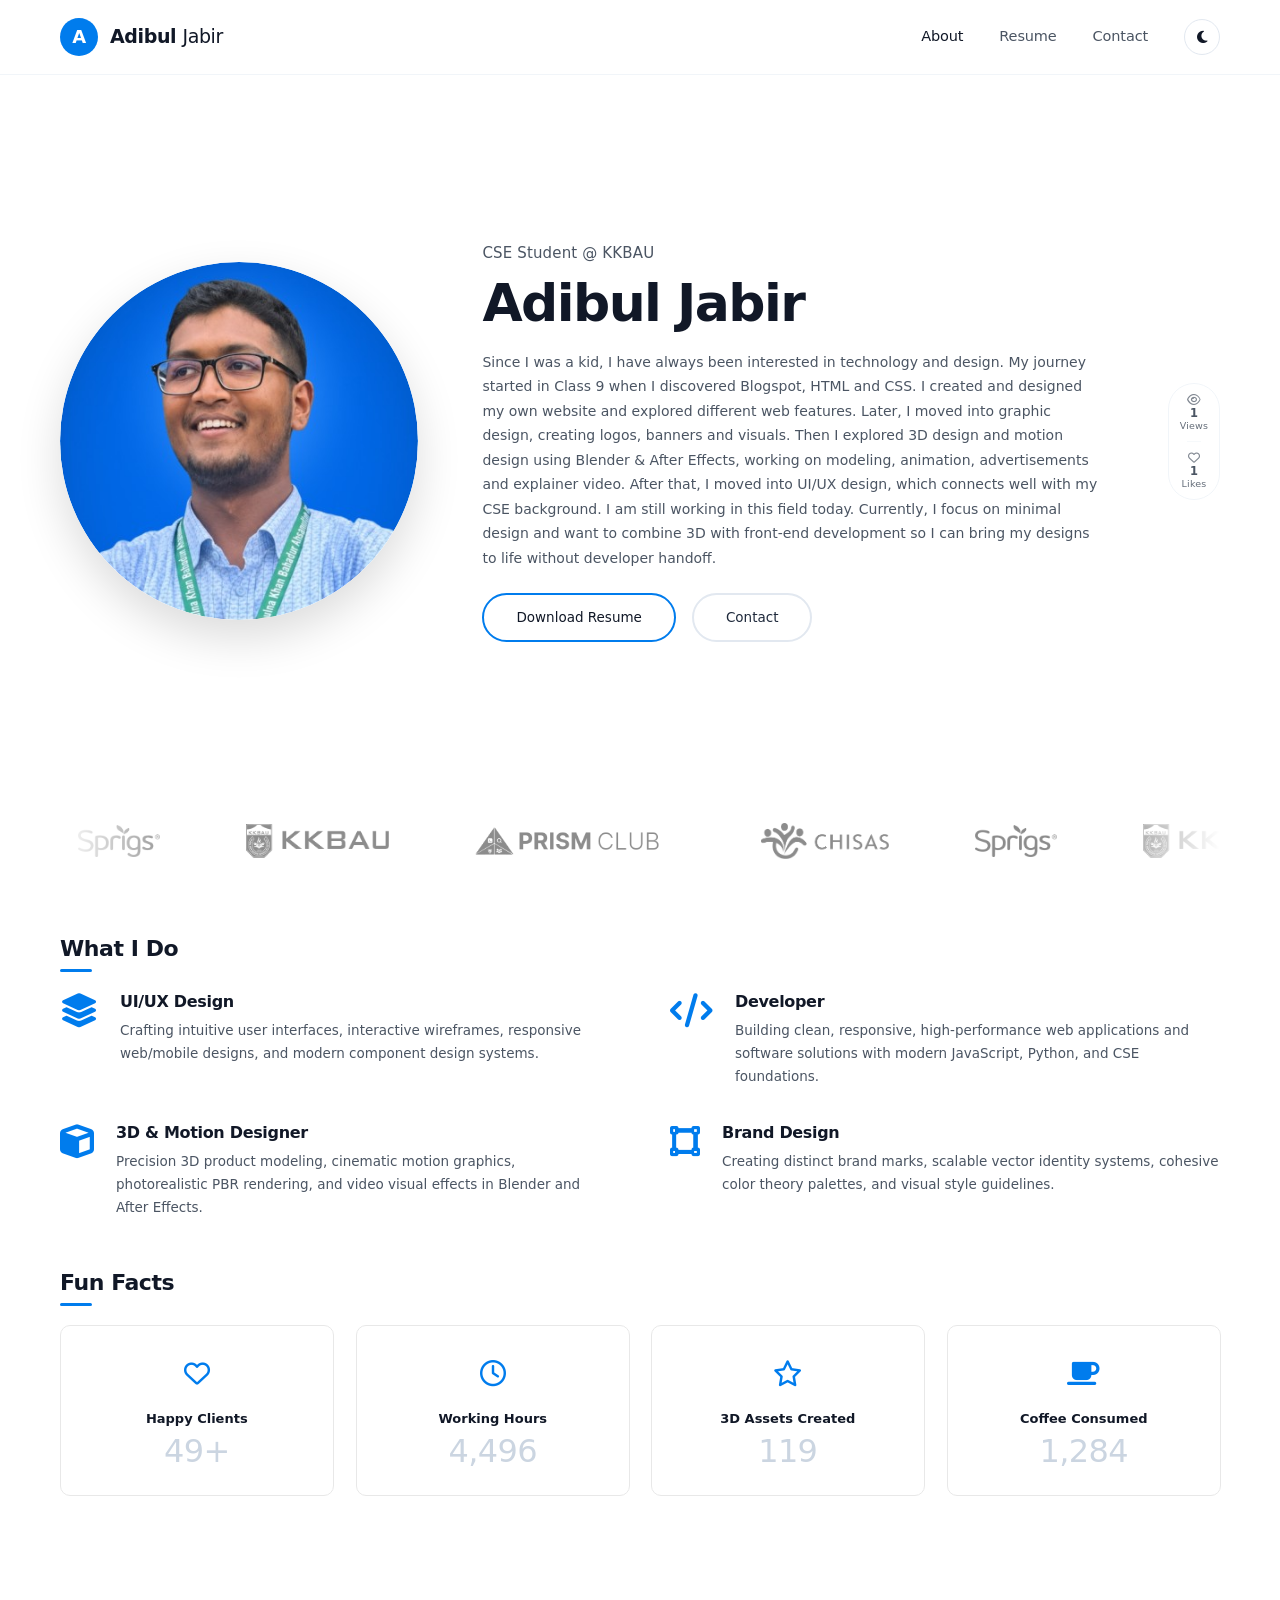
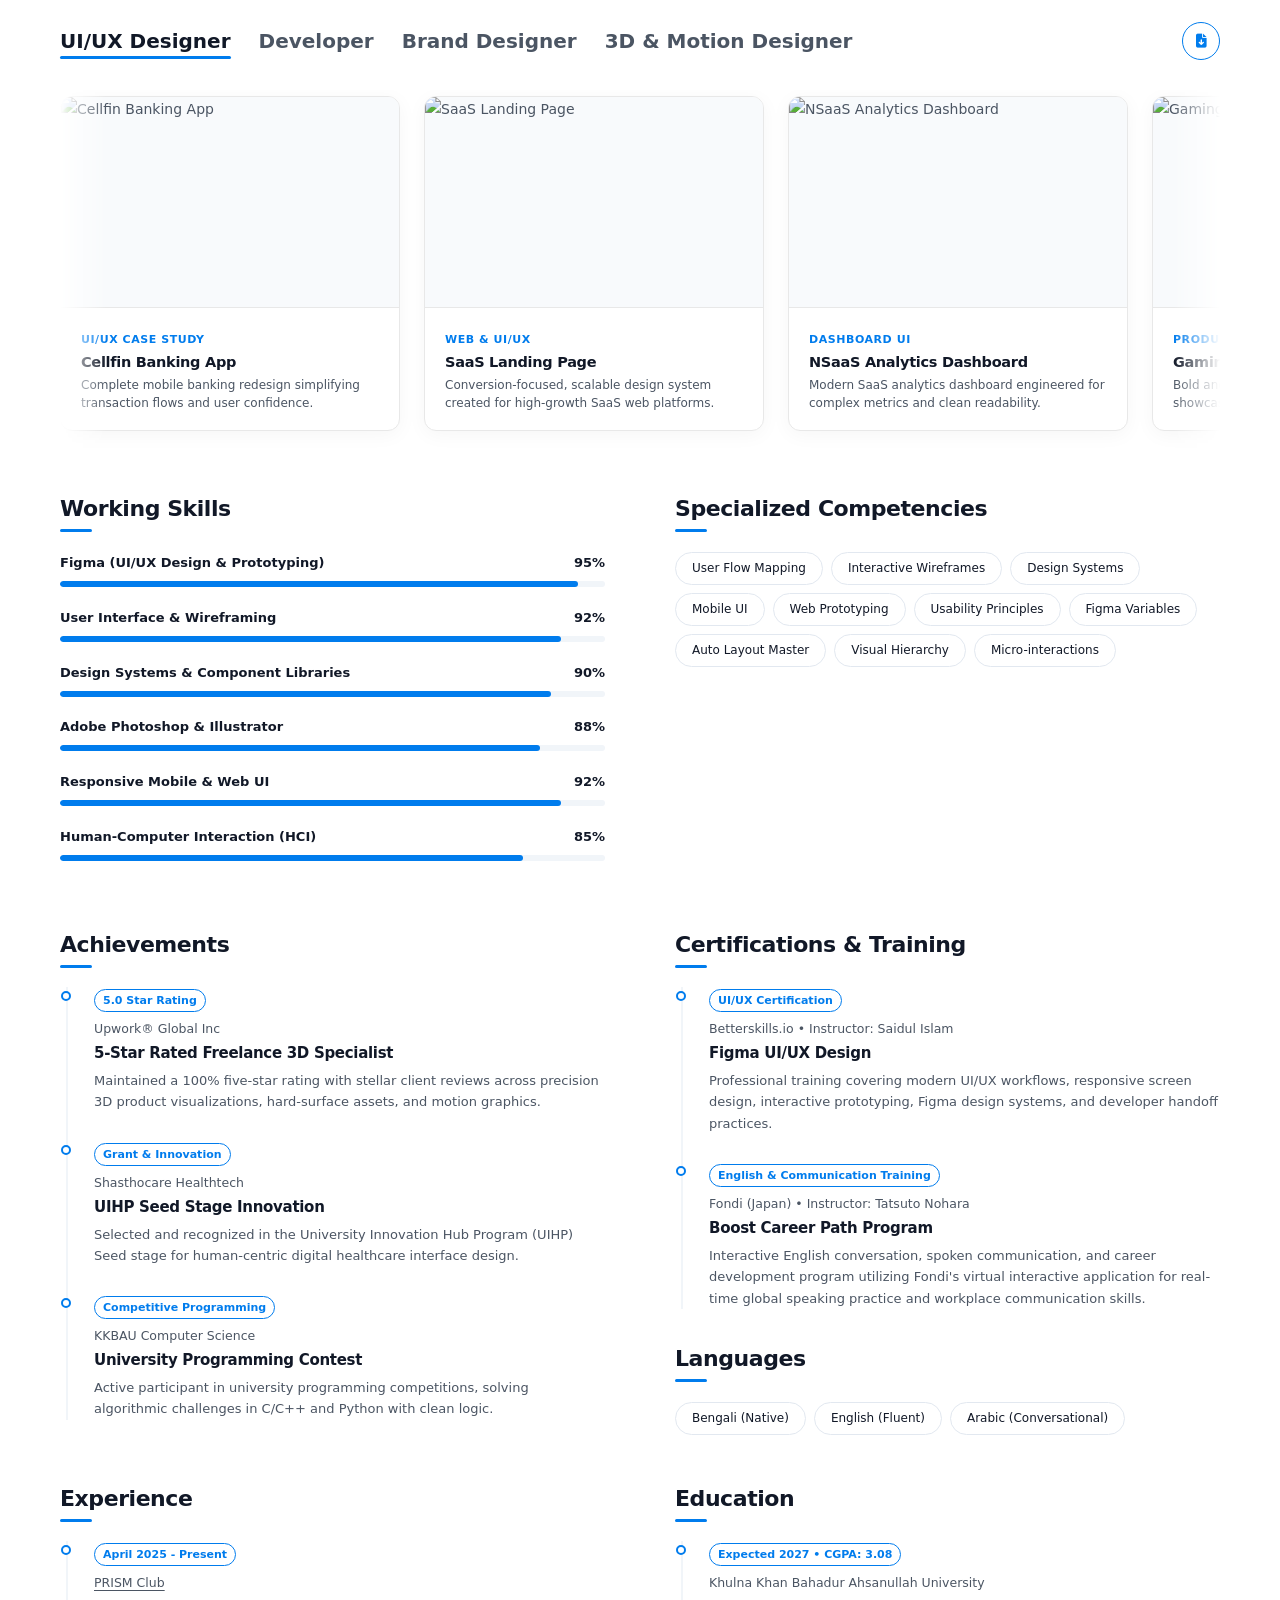
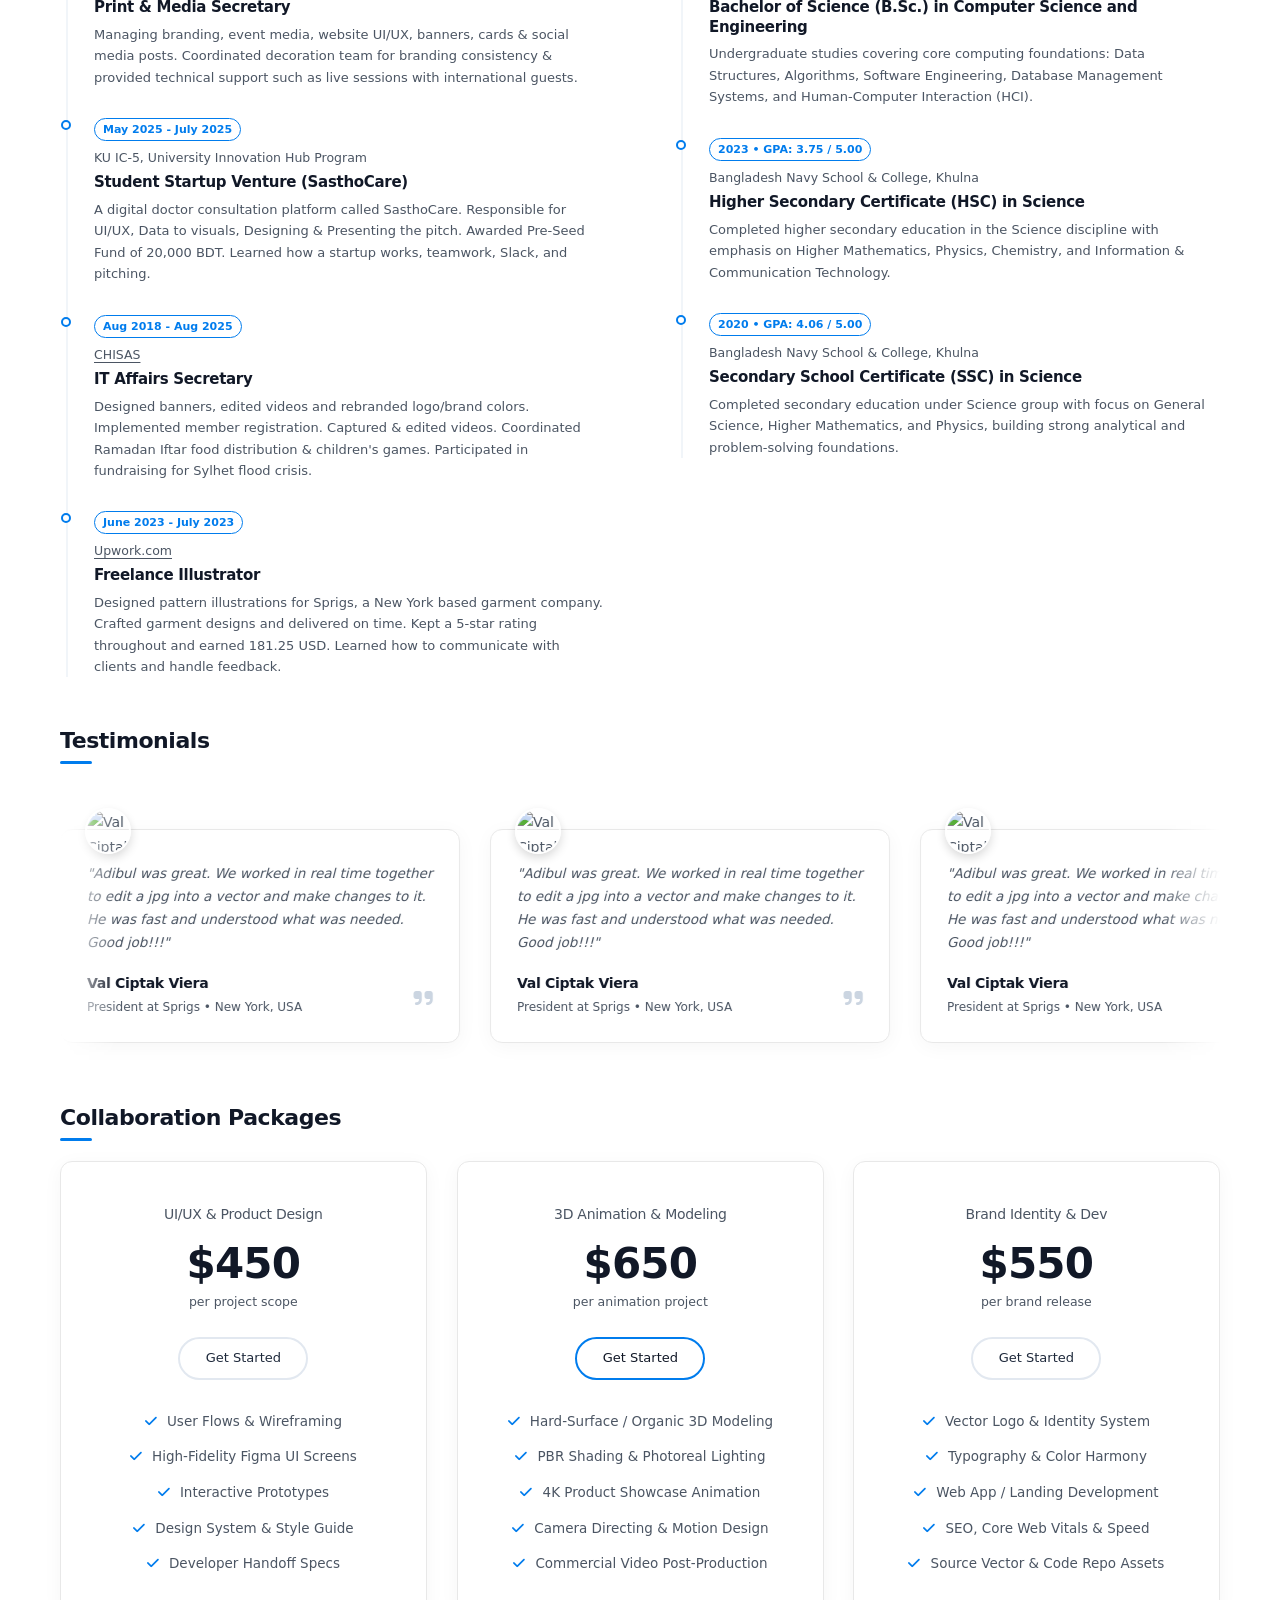
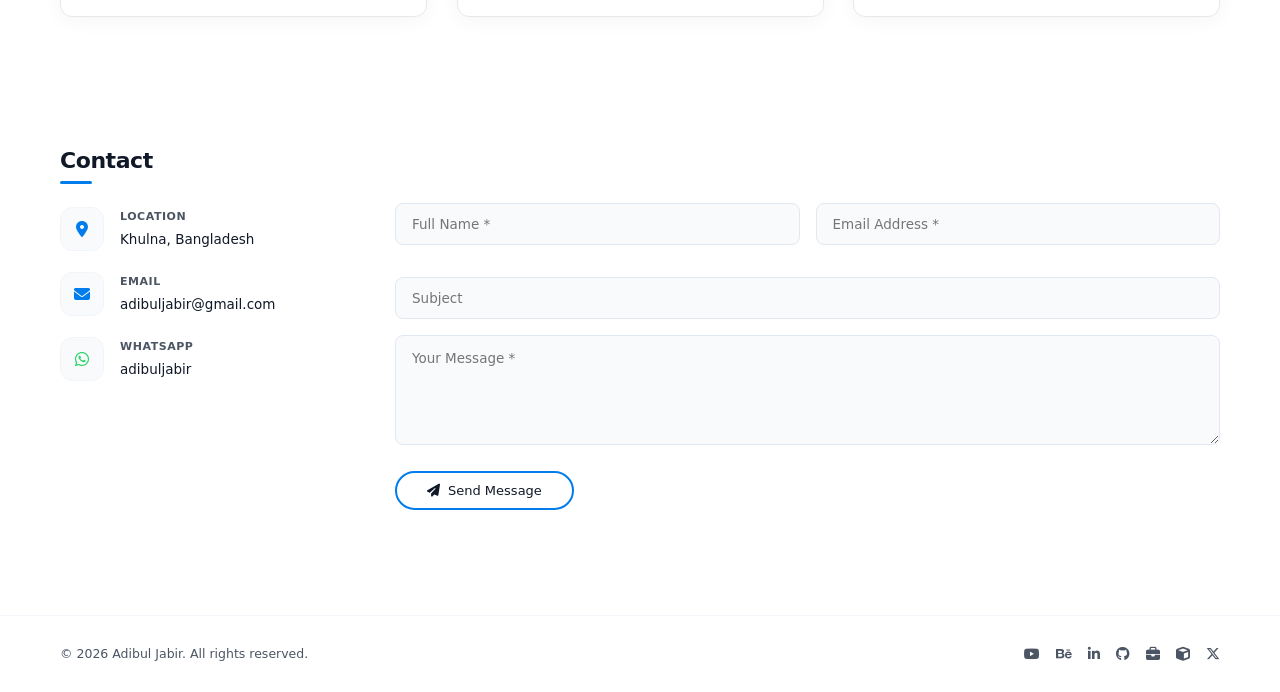
==== commit 856ccfe0: "roles tab fixed" ====
--- a/index.html
+++ b/index.html
@@ -117,6 +117,21 @@
                   <a href="#contact" class="btn btn-secondary">Contact</a>
                 </div>
               </div>
+
+              <!-- Minimalist Vertical Live Counter -->
+              <div class="home-counter-minimal" id="hero-counter-vertical">
+                <div class="h-stat" title="Total Page Views">
+                  <i class="far fa-eye"></i>
+                  <span id="visitor-count">...</span>
+                  <span class="h-label">Views</span>
+                </div>
+                <div class="h-stat-divider"></div>
+                <button id="like-btn" class="h-like-btn" title="Leave a like" aria-label="Like portfolio">
+                  <i class="far fa-heart"></i>
+                  <span id="like-count">...</span>
+                  <span class="h-label">Likes</span>
+                </button>
+              </div>
             </div>
 
             <!-- Collaborated With (Animated Scrolling Logos at Bottom of Screen) -->
@@ -140,14 +155,10 @@
         </section>
 
         <!-- ========================================== -->
-        <!-- 2. RESUME & PORTFOLIO SECTION              -->
+        <!-- 2. ROLES & PORTFOLIO SECTION               -->
         <!-- ========================================== -->
         <section id="resume" class="tab-section">
-          <div class="block-title">
-            <h2>Resume & Portfolio</h2>
-          </div>
-
-          <!-- Role Controls & Dynamic Download Button -->
+          <!-- Interactive Role Titles & Dynamic Download Button -->
           <div class="resume-header-controls">
             <ul class="portfolio-filters resume-role-filters">
               <li><button class="filter-btn active resume-filter-btn" data-role="uiux">UI/UX Designer</button></li>
@@ -157,8 +168,8 @@
             </ul>
 
             <div class="resume-download-box">
-              <a id="resume-download-btn" href="https://ventrixon-my.sharepoint.com/:b:/g/personal/adibuljabir_ventrixon_onmicrosoft_com/IQAq6JaX4ty1TJESMaSdDavPAc9eykyzS5kuyKg3bpI3dYA?e=CsBjEm" download="Adibul Jabir_UIUX Designer_V7_30-08-2026.pdf" target="_blank" rel="noopener noreferrer" class="btn btn-primary resume-download-btn">
-                <i class="fas fa-file-download"></i> <span id="resume-download-text">Download UI/UX Resume</span>
+              <a id="resume-download-btn" href="https://ventrixon-my.sharepoint.com/:b:/g/personal/adibuljabir_ventrixon_onmicrosoft_com/IQAq6JaX4ty1TJESMaSdDavPAc9eykyzS5kuyKg3bpI3dYA?e=CsBjEm" download="Adibul Jabir_UIUX Designer_V7_30-08-2026.pdf" target="_blank" rel="noopener noreferrer" class="resume-download-btn-icon" title="Download UI/UX Resume" aria-label="Download UI/UX Resume">
+                <i class="fas fa-file-download"></i>
               </a>
             </div>
           </div>
--- a/main.css
+++ b/main.css
@@ -517,6 +517,111 @@
   flex-wrap: wrap;
 }
 
+/* ===================================================================
+ * Minimalist Hero Live Counter
+ * =================================================================== */
+.home-counter-minimal {
+  display: flex;
+  flex-direction: column;
+  align-items: center;
+  gap: 10px;
+  background-color: transparent;
+  border: 1px solid var(--border-color);
+  padding: 10px 8px;
+  border-radius: 26px;
+  margin-left: auto;
+  flex-shrink: 0;
+  min-width: 52px;
+  user-select: none;
+  transition: all 0.25s ease;
+}
+
+.home-counter-minimal:hover {
+  border-color: var(--btn-sec-border);
+  background-color: var(--card-bg);
+}
+
+.h-stat {
+  display: flex;
+  flex-direction: column;
+  align-items: center;
+  gap: 2px;
+  font-size: 11.5px;
+  font-weight: 600;
+  color: var(--muted-color);
+  line-height: 1;
+}
+
+.h-stat i {
+  font-size: 12px;
+  opacity: 0.7;
+}
+
+.h-stat-divider {
+  width: 14px;
+  height: 1px;
+  background-color: var(--border-color);
+  opacity: 0.6;
+}
+
+.h-like-btn {
+  background: none;
+  border: none;
+  font-family: inherit;
+  display: flex;
+  flex-direction: column;
+  align-items: center;
+  gap: 2px;
+  font-size: 11.5px;
+  font-weight: 600;
+  color: var(--muted-color);
+  cursor: pointer;
+  padding: 0;
+  line-height: 1;
+  transition: all 0.2s cubic-bezier(0.16, 1, 0.3, 1);
+  outline: none;
+}
+
+.h-like-btn i {
+  font-size: 12px;
+  opacity: 0.7;
+  transition: transform 0.25s cubic-bezier(0.175, 0.885, 0.32, 1.275), color 0.2s ease, opacity 0.2s ease;
+}
+
+.h-like-btn:hover i {
+  color: #ef4444;
+  opacity: 1;
+  transform: scale(1.2);
+}
+
+.h-like-btn.liked {
+  color: #ef4444;
+}
+
+.h-like-btn.liked i {
+  color: #ef4444;
+  opacity: 1;
+  font-weight: 900;
+}
+
+.h-like-btn.animating i {
+  animation: heartPop 0.45s cubic-bezier(0.175, 0.885, 0.32, 1.275);
+}
+
+.h-label {
+  font-size: 9.5px;
+  font-weight: 500;
+  color: var(--muted-color);
+  letter-spacing: 0.02em;
+  opacity: 0.85;
+}
+
+@keyframes heartPop {
+  0% { transform: scale(1); }
+  50% { transform: scale(1.45); }
+  100% { transform: scale(1); }
+}
+
 @media (max-height: 760px) and (min-width: 901px) {
   .hero-screen-wrap {
     padding: 5px 0 10px;
@@ -596,6 +701,25 @@
   .home-buttons .btn {
     padding: 10px 24px;
     font-size: 13px;
+  }
+  .home-counter-minimal {
+    flex-direction: row;
+    gap: 14px;
+    margin: 4px auto 14px;
+    padding: 6px 16px;
+    min-width: auto;
+  }
+  .h-stat {
+    flex-direction: row;
+    gap: 6px;
+  }
+  .h-like-btn {
+    flex-direction: row;
+    gap: 6px;
+  }
+  .h-stat-divider {
+    width: 1px;
+    height: 14px;
   }
   .clients-marquee-wrapper {
     padding: 8px 0 16px;
@@ -1378,7 +1502,48 @@
 }
 
 .resume-role-filters {
+  display: flex;
+  flex-wrap: wrap;
+  gap: 12px 28px;
+  align-items: center;
   margin-bottom: 0;
+}
+
+.resume-role-filters .resume-filter-btn {
+  font-size: clamp(16px, 1.8vw, 20px);
+  font-weight: 600;
+  color: var(--muted-color);
+  padding: 6px 0;
+  transition: color 0.25s ease;
+}
+
+.resume-role-filters .resume-filter-btn:hover {
+  color: var(--heading-color);
+}
+
+.resume-role-filters .resume-filter-btn.active {
+  color: var(--heading-color);
+  font-weight: 700;
+}
+
+.resume-role-filters .resume-filter-btn::after {
+  content: '';
+  position: absolute;
+  bottom: 0;
+  left: 0;
+  width: 0;
+  height: 2.5px;
+  background-color: var(--primary);
+  border-radius: 2px;
+  transition: width 0.25s cubic-bezier(0.16, 1, 0.3, 1);
+}
+
+.resume-role-filters .resume-filter-btn:hover::after {
+  width: 50%;
+}
+
+.resume-role-filters .resume-filter-btn.active::after {
+  width: 100%;
 }
 
 .resume-role-pane {
@@ -1396,6 +1561,7 @@
   justify-content: space-between;
   gap: 20px;
   flex-wrap: wrap;
+  margin-top: 5px;
   margin-bottom: 30px;
 }
 
@@ -1408,52 +1574,59 @@
   align-items: center;
 }
 
-.resume-download-btn {
+.resume-download-btn-icon {
   display: inline-flex;
   align-items: center;
-  gap: 8px;
-  padding: 8px 22px;
-  font-size: 13px;
-  font-weight: 600;
-  border-radius: 30px;
-  box-shadow: 0 4px 15px var(--primary-shadow);
+  justify-content: center;
+  width: 38px;
+  height: 38px;
+  border-radius: 50%;
+  border: 1.5px solid var(--primary);
+  background-color: transparent;
+  color: var(--primary);
+  font-size: 14px;
   transition: all 0.25s cubic-bezier(0.16, 1, 0.3, 1);
   text-decoration: none;
-}
-
-.resume-download-btn:hover {
+  cursor: pointer;
+  flex-shrink: 0;
+}
+
+.resume-download-btn-icon:hover {
+  background-color: var(--primary);
+  color: #ffffff;
   transform: translateY(-2px);
-  box-shadow: 0 6px 20px var(--primary-shadow);
-}
-
-.resume-download-btn i {
-  font-size: 13px;
+  box-shadow: 0 6px 16px -2px var(--primary-shadow);
 }
 
 @media (max-width: 768px) {
   .resume-header-controls {
-    flex-direction: column;
-    align-items: stretch;
+    display: flex;
+    flex-direction: row;
+    align-items: center;
+    justify-content: space-between;
     gap: 12px;
-    margin-bottom: 20px;
-  }
-  .portfolio-filters {
-    gap: 8px 12px;
+    margin-top: 4px;
+    margin-bottom: 18px;
+  }
+  .resume-role-filters {
+    gap: 6px 14px;
+    justify-content: flex-start;
+    margin-bottom: 0;
+  }
+  .resume-role-filters .resume-filter-btn {
+    font-size: 13.5px;
+    padding: 3px 0;
+  }
+  .resume-download-box {
+    display: flex;
+    align-items: center;
     justify-content: center;
-    margin-bottom: 4px;
-  }
-  .filter-btn {
-    font-size: 12px;
-    padding: 2px 0;
-  }
-  .resume-download-box {
-    width: 100%;
-  }
-  .resume-download-btn {
-    width: 100%;
-    justify-content: center;
-    padding: 8px 16px;
-    font-size: 12px;
+    flex-shrink: 0;
+  }
+  .resume-download-btn-icon {
+    width: 34px;
+    height: 34px;
+    font-size: 13px;
   }
 }
 
@@ -2087,11 +2260,103 @@
   justify-content: space-between;
 }
 
+.footer-left-wrap {
+  display: flex;
+  align-items: center;
+  gap: 16px;
+  flex-wrap: wrap;
+}
+
+.site-counter-pill {
+  display: inline-flex;
+  align-items: center;
+  gap: 8px;
+  background-color: var(--card-bg);
+  border: 1px solid var(--border-color);
+  padding: 4px 12px;
+  border-radius: 20px;
+  font-size: 11.5px;
+  font-weight: 500;
+  color: var(--muted-color);
+  transition: all 0.25s ease;
+  user-select: none;
+}
+
+.site-counter-pill:hover {
+  border-color: var(--btn-sec-border);
+}
+
+.counter-stat {
+  display: inline-flex;
+  align-items: center;
+  gap: 5px;
+}
+
+.counter-stat i {
+  font-size: 11px;
+  color: var(--muted-color);
+}
+
+.counter-divider {
+  opacity: 0.35;
+}
+
+.like-btn {
+  background: none;
+  border: none;
+  font-family: inherit;
+  font-size: 11.5px;
+  font-weight: 600;
+  color: var(--muted-color);
+  cursor: pointer;
+  display: inline-flex;
+  align-items: center;
+  gap: 5px;
+  padding: 2px 4px;
+  border-radius: 12px;
+  transition: all 0.2s cubic-bezier(0.16, 1, 0.3, 1);
+  outline: none;
+}
+
+.like-btn i {
+  font-size: 12px;
+  color: var(--muted-color);
+  transition: transform 0.25s cubic-bezier(0.175, 0.885, 0.32, 1.275), color 0.2s ease;
+}
+
+.like-btn:hover i {
+  color: #ef4444;
+  transform: scale(1.25);
+}
+
+.like-btn.liked {
+  color: #ef4444;
+}
+
+.like-btn.liked i {
+  color: #ef4444;
+}
+
+.like-btn.animating i {
+  animation: heartPop 0.45s cubic-bezier(0.175, 0.885, 0.32, 1.275);
+}
+
+@keyframes heartPop {
+  0% { transform: scale(1); }
+  50% { transform: scale(1.55); }
+  100% { transform: scale(1); }
+}
+
 @media (max-width: 768px) {
   .site-footer .container-inner {
     flex-direction: column;
     gap: 12px;
     text-align: center;
+  }
+  .footer-left-wrap {
+    flex-direction: column;
+    gap: 8px;
+    align-items: center;
   }
 }
 
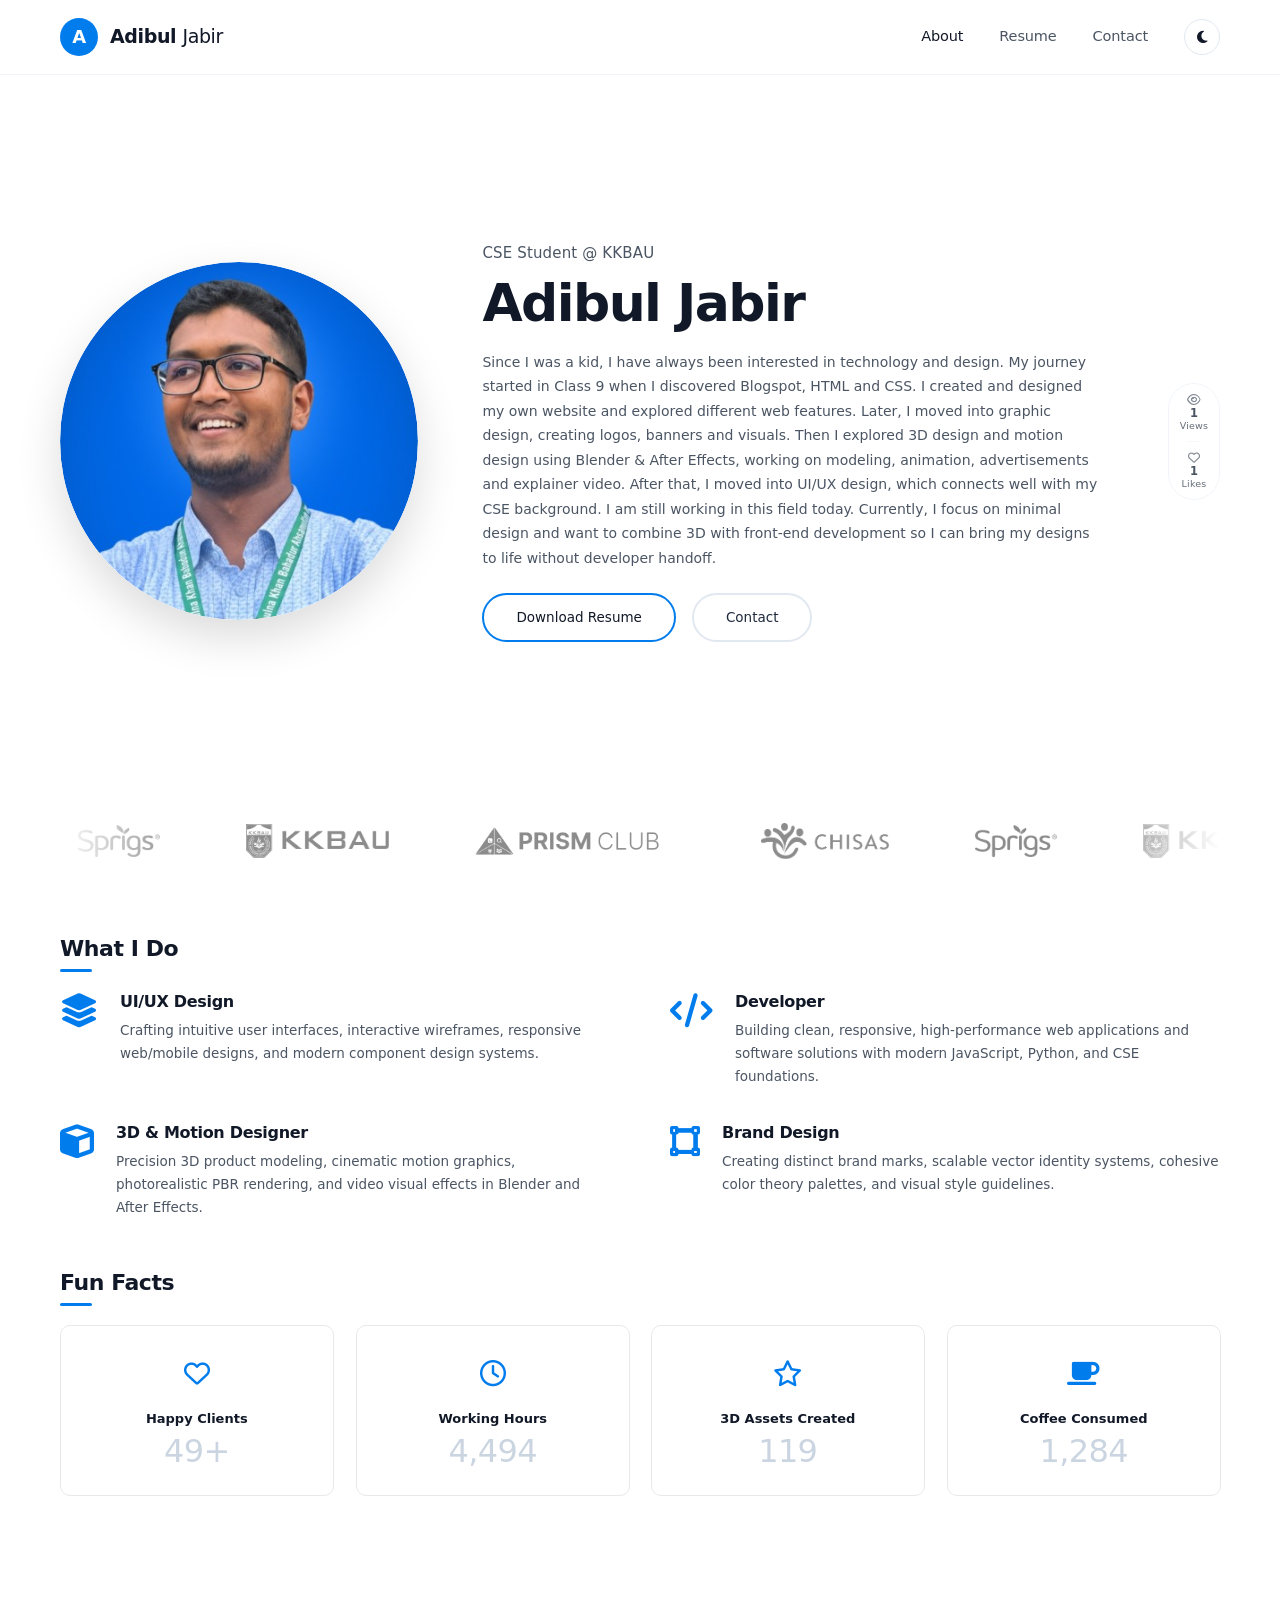
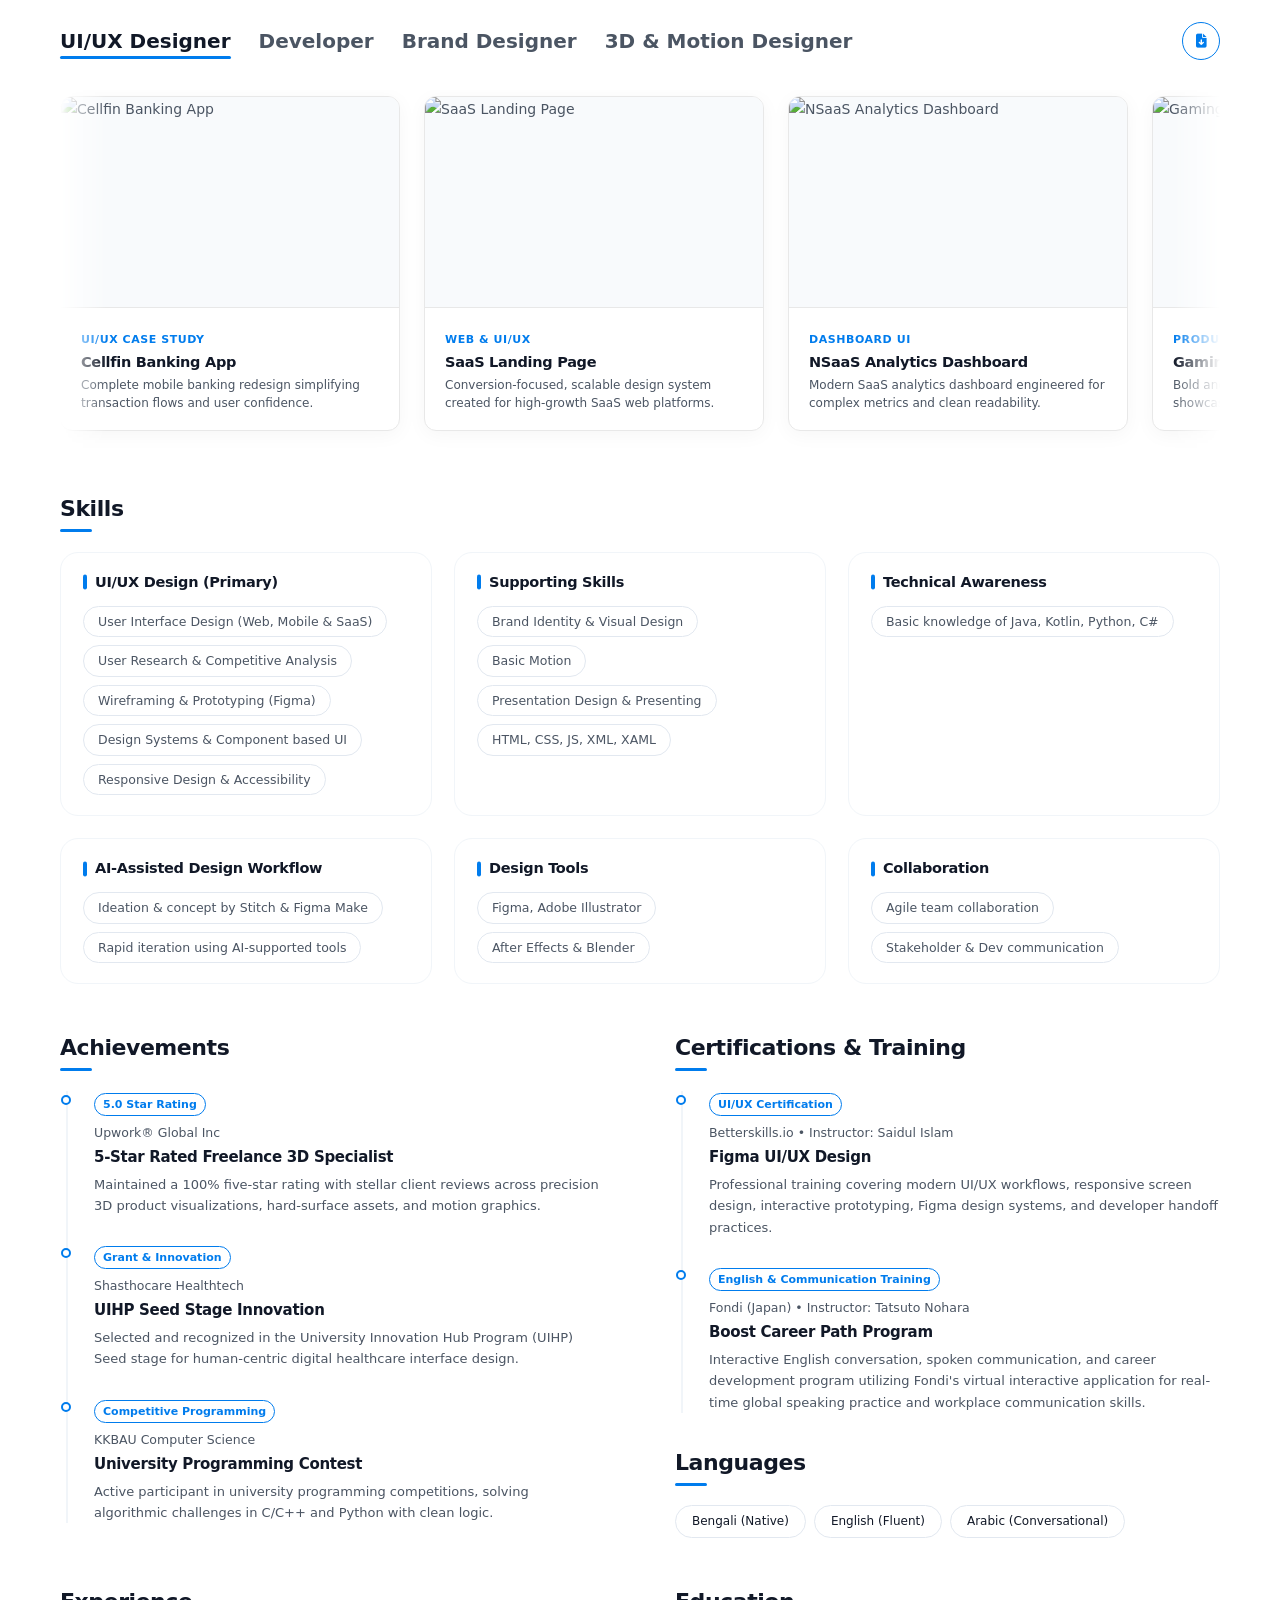
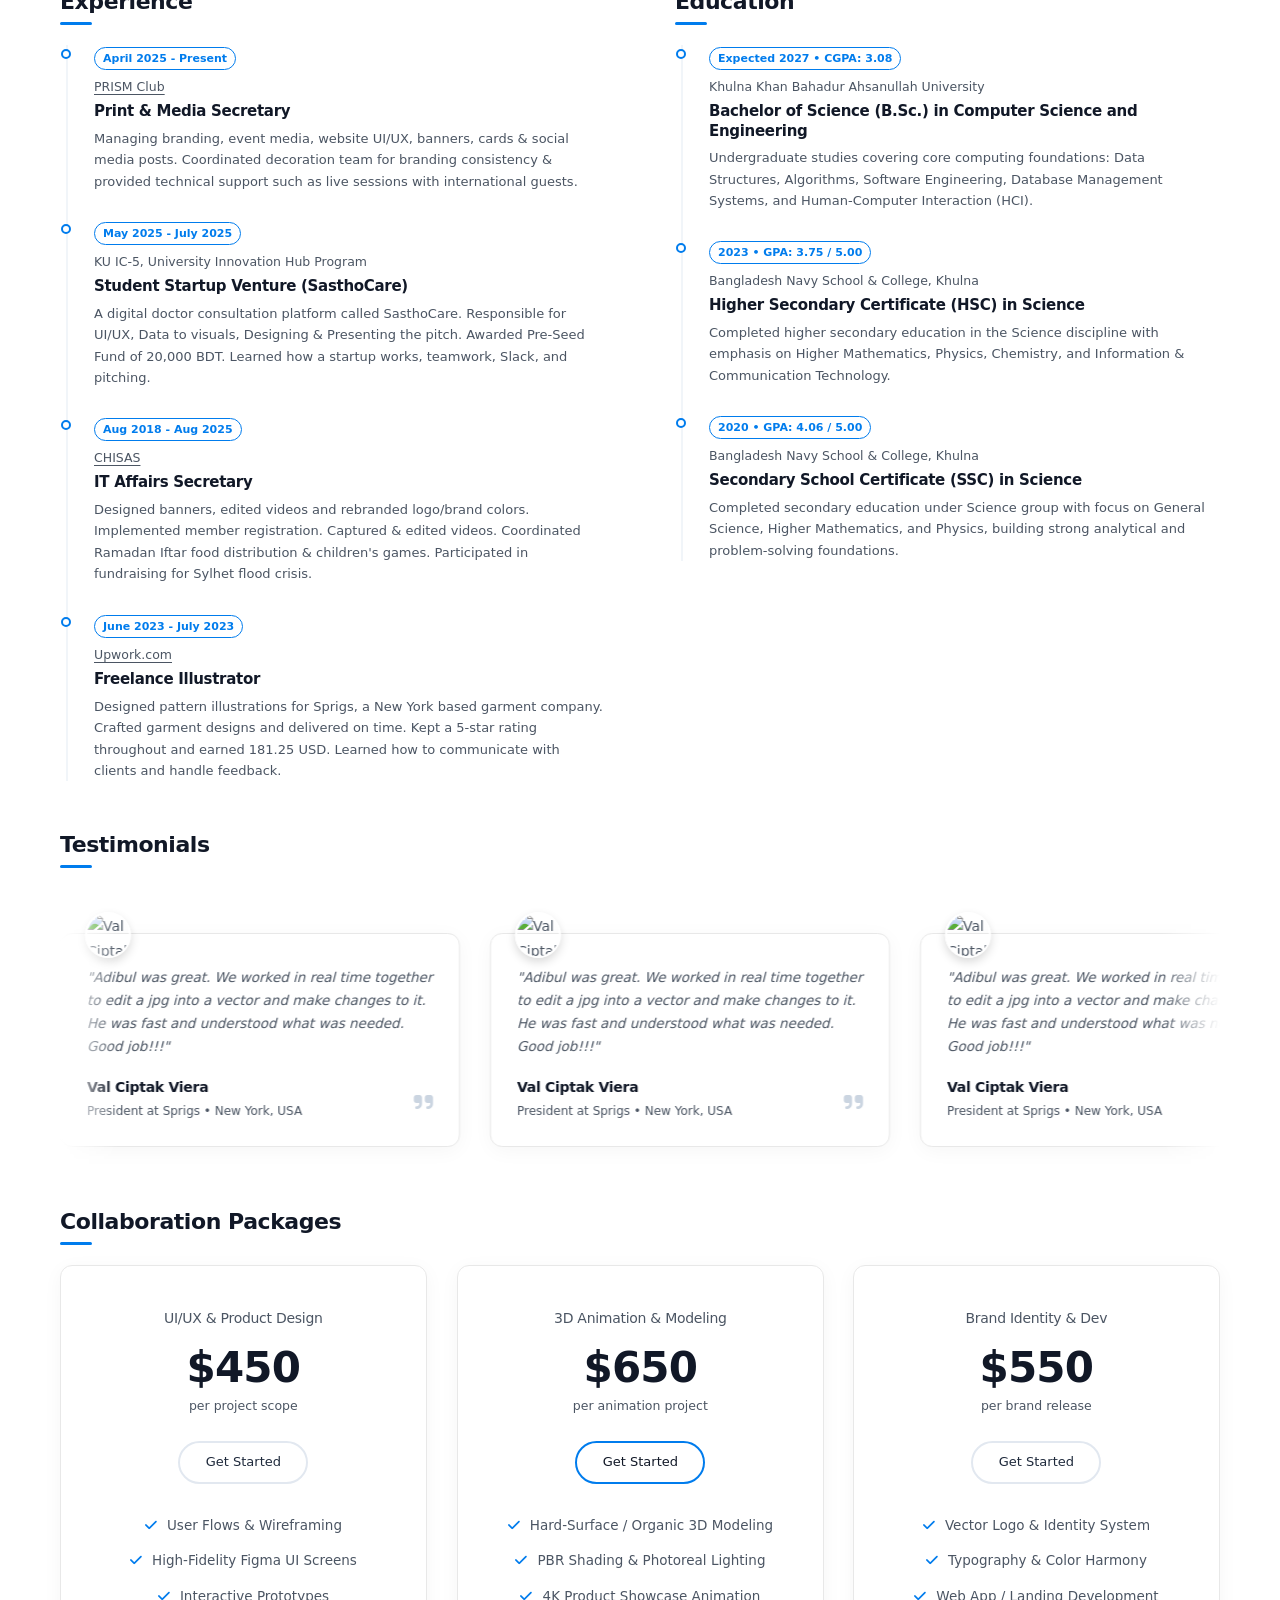
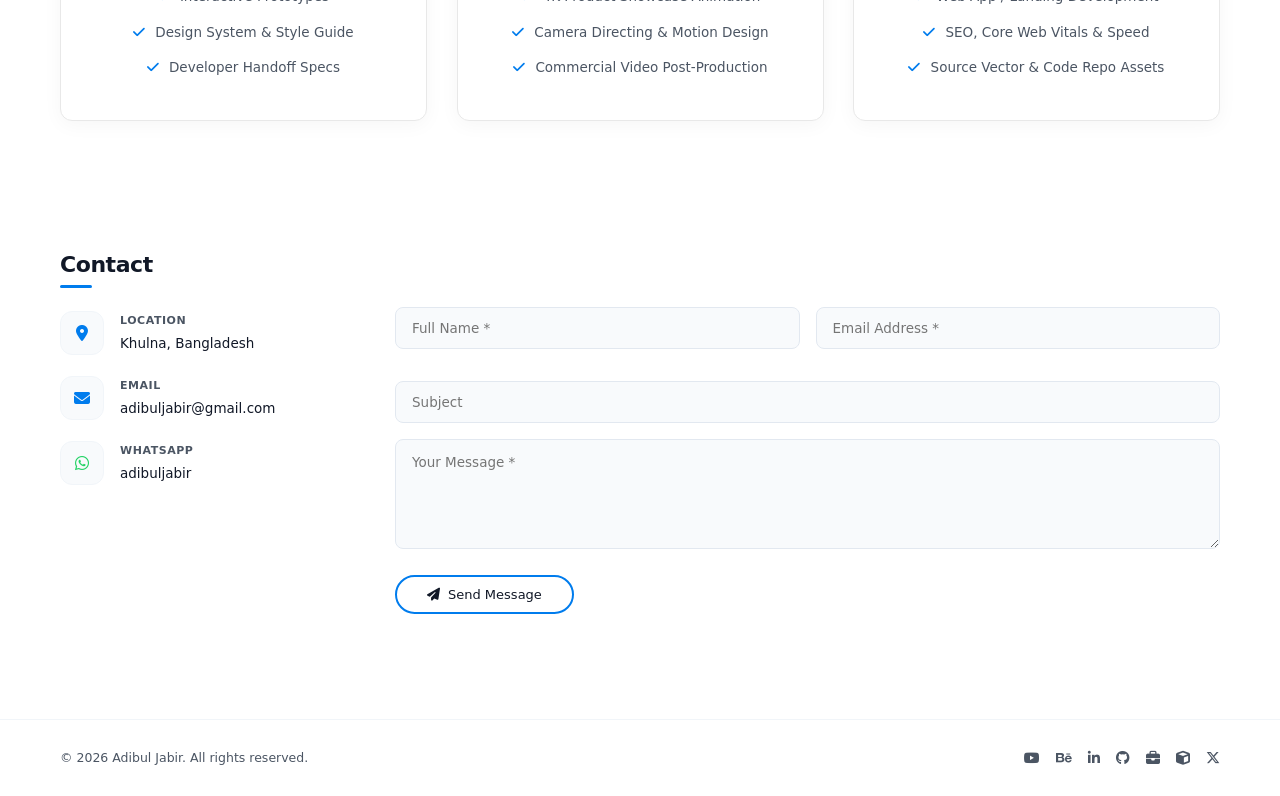
==== commit 0f32498e: "href to reload site" ====
--- a/index.html
+++ b/index.html
@@ -56,7 +56,7 @@
       <div class="scroll-progress-bar"></div>
       <div class="container-inner header-flex">
         <!-- Logo (Left Side) -->
-        <a href="#about" class="site-logo">
+        <a href="adibuljabir.github.io" class="site-logo">
           <div class="logo-symbol">A</div>
           <div class="logo-text">Adibul <span>Jabir</span></div>
         </a>
--- a/main.css
+++ b/main.css
@@ -1387,35 +1387,108 @@
   line-height: 1.65;
 }
 
-/* Skill Progress Bars */
-.skill-item {
-  margin-bottom: 20px;
-}
-
-.skill-info {
-  display: flex;
-  justify-content: space-between;
-  font-size: 13px;
-  font-weight: 600;
+/* ===================================================================
+ * Skills Section (Modern Category Grid & Badges)
+ * =================================================================== */
+.skills-category-grid {
+  display: grid;
+  grid-template-columns: repeat(auto-fit, minmax(280px, 1fr));
+  gap: 22px;
+  margin-bottom: 50px;
+}
+
+.skill-group-card {
+  background-color: var(--card-bg);
+  border: 1px solid var(--border-color);
+  border-radius: 18px;
+  padding: 20px 22px;
+  transition: all 0.25s cubic-bezier(0.16, 1, 0.3, 1);
+  display: flex;
+  flex-direction: column;
+  gap: 14px;
+}
+
+.skill-group-card:hover {
+  border-color: var(--primary);
+  transform: translateY(-2px);
+  box-shadow: 0 10px 25px rgba(0, 0, 0, 0.06);
+}
+
+[data-theme="dark"] .skill-group-card:hover {
+  box-shadow: 0 12px 30px rgba(0, 124, 237, 0.15);
+}
+
+.skill-group-title {
+  font-size: 14.5px;
+  font-weight: 700;
   color: var(--heading-color);
-  margin-bottom: 6px;
-}
-
-.skill-bar {
-  height: 6px;
-  background-color: var(--border-color);
-  border-radius: 4px;
-  overflow: hidden;
-}
-
-.skill-fill {
-  height: 100%;
+  display: flex;
+  align-items: center;
+  gap: 8px;
+  margin: 0;
+  position: relative;
+  padding-left: 12px;
+}
+
+.skill-group-title::before {
+  content: '';
+  position: absolute;
+  left: 0;
+  top: 50%;
+  transform: translateY(-50%);
+  width: 4px;
+  height: 15px;
+  border-radius: 2px;
   background-color: var(--primary);
-  border-radius: 4px;
-  transition: width 1s ease-in-out;
-}
-
-/* Badges Cloud */
+}
+
+.skill-group-items {
+  display: flex;
+  flex-wrap: wrap;
+  gap: 8px;
+  list-style: none;
+  padding: 0;
+  margin: 0;
+}
+
+.skill-badge {
+  background-color: transparent;
+  border: 1px solid var(--btn-sec-border);
+  color: var(--text-color);
+  padding: 6px 14px;
+  border-radius: 20px;
+  font-size: 12.5px;
+  font-weight: 500;
+  transition: all 0.2s ease;
+  line-height: 1.4;
+}
+
+.skill-badge:hover {
+  border-color: var(--primary);
+  color: var(--primary);
+  background-color: rgba(0, 124, 237, 0.05);
+}
+
+@media (max-width: 768px) {
+  .skills-category-grid {
+    grid-template-columns: 1fr;
+    gap: 14px;
+    margin-bottom: 35px;
+  }
+  .skill-group-card {
+    padding: 16px 18px;
+    gap: 10px;
+  }
+  .skill-group-title {
+    font-size: 14px;
+  }
+  .skill-badge {
+    font-size: 12px;
+    padding: 5px 12px;
+  }
+}
+
+/* Badges Cloud (Generic) */
 .badges-cloud {
   display: flex;
   flex-wrap: wrap;
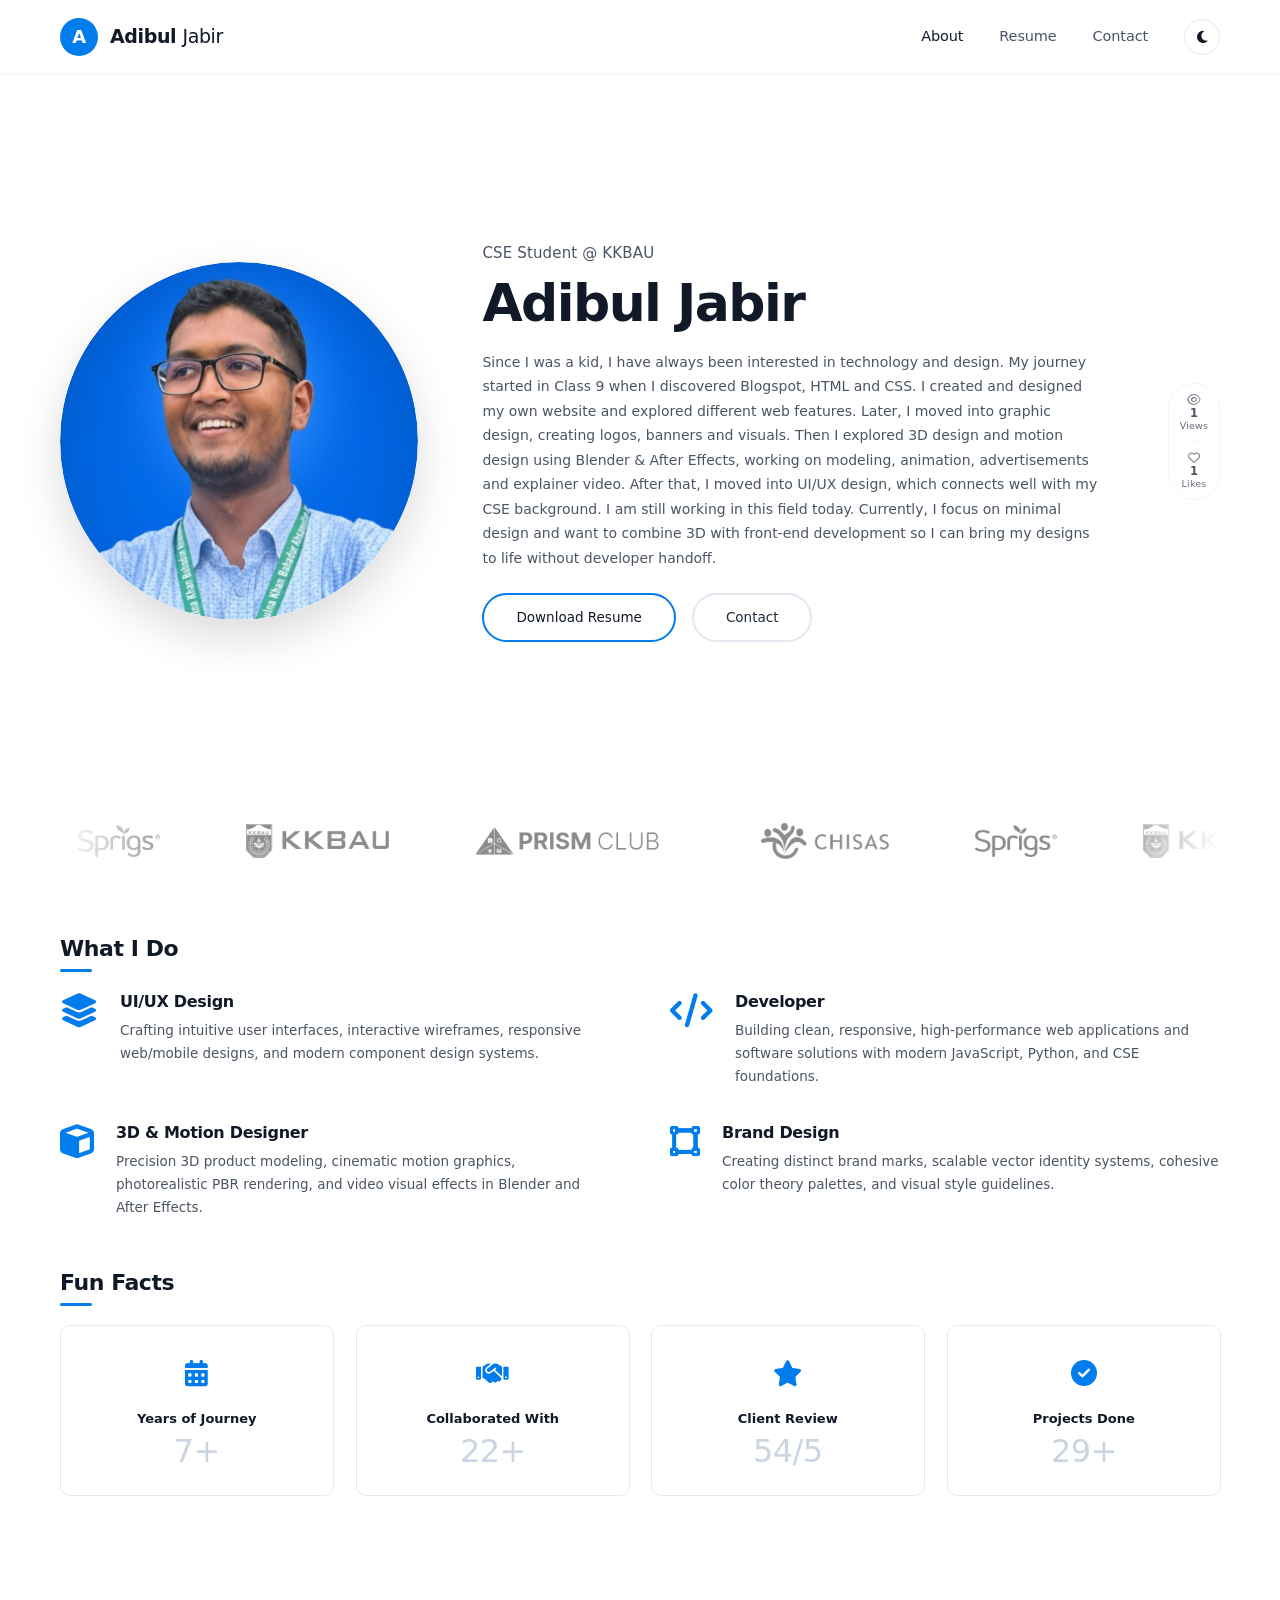
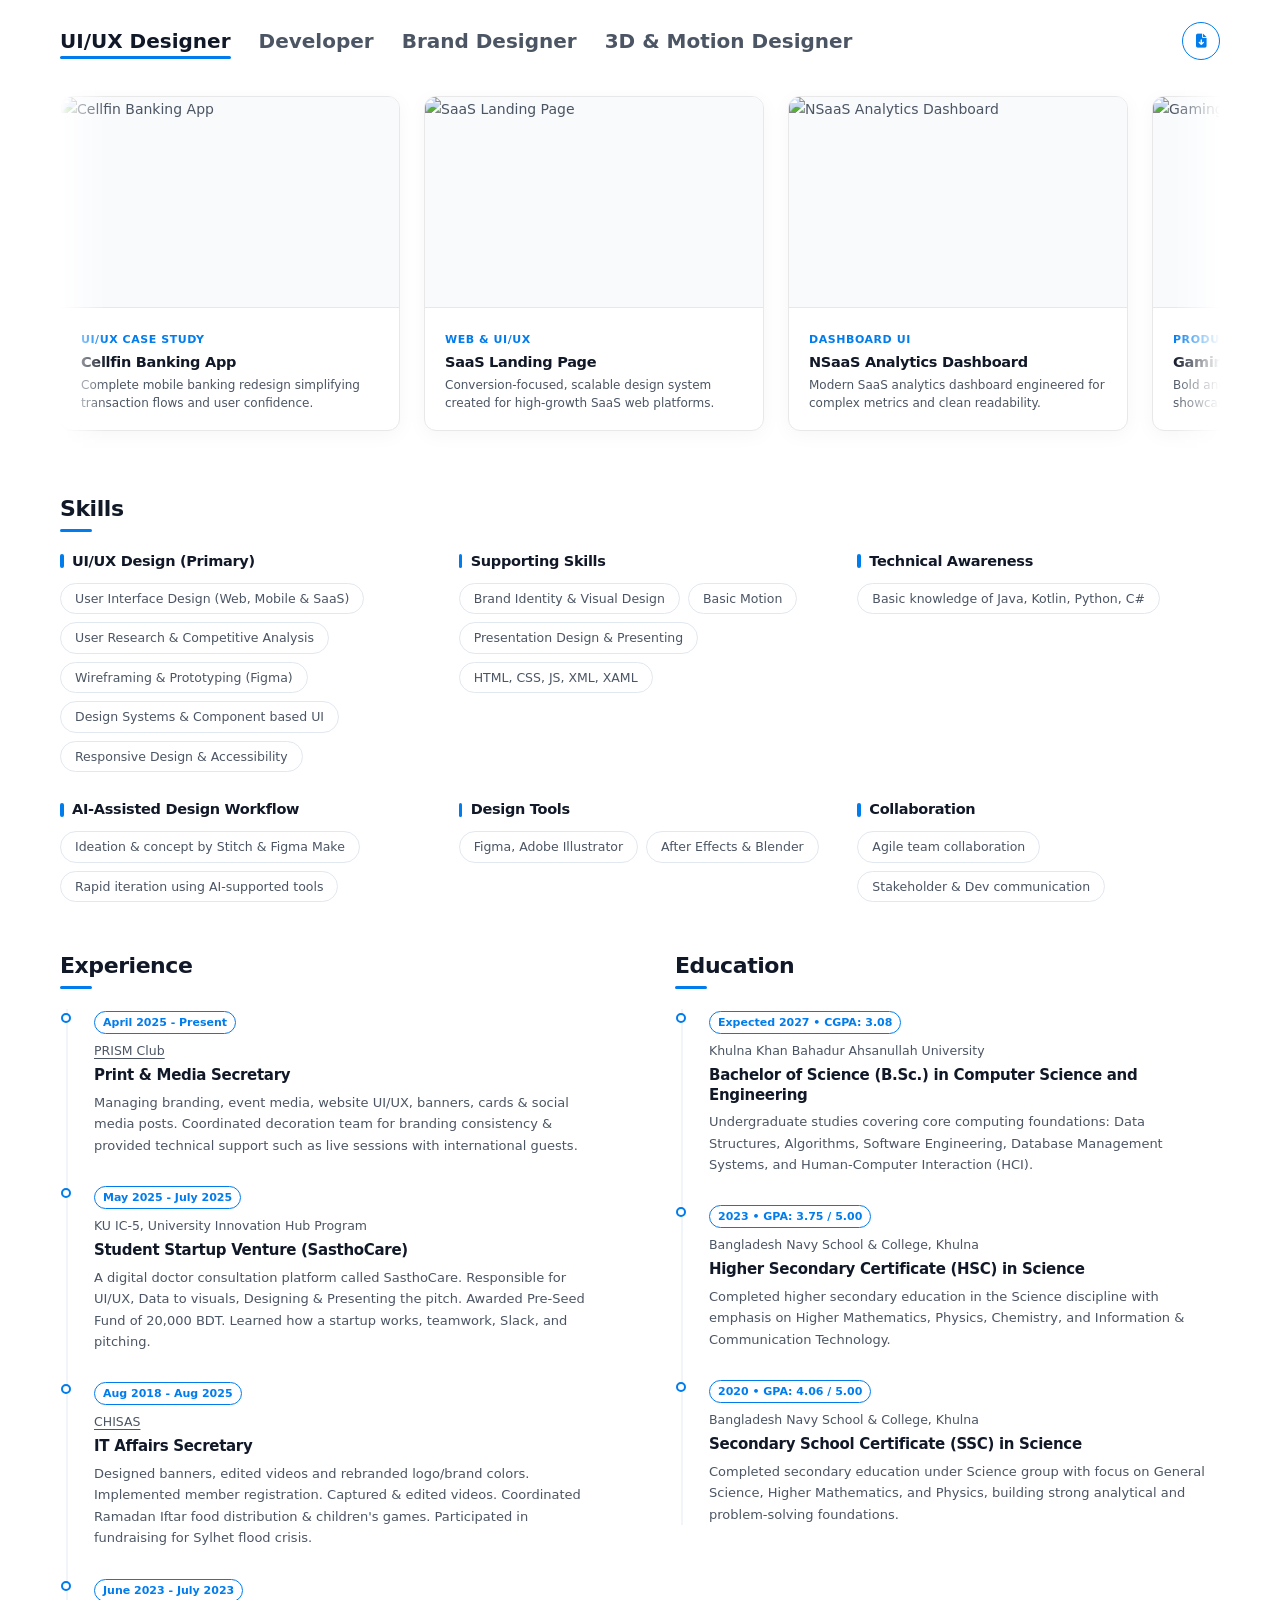
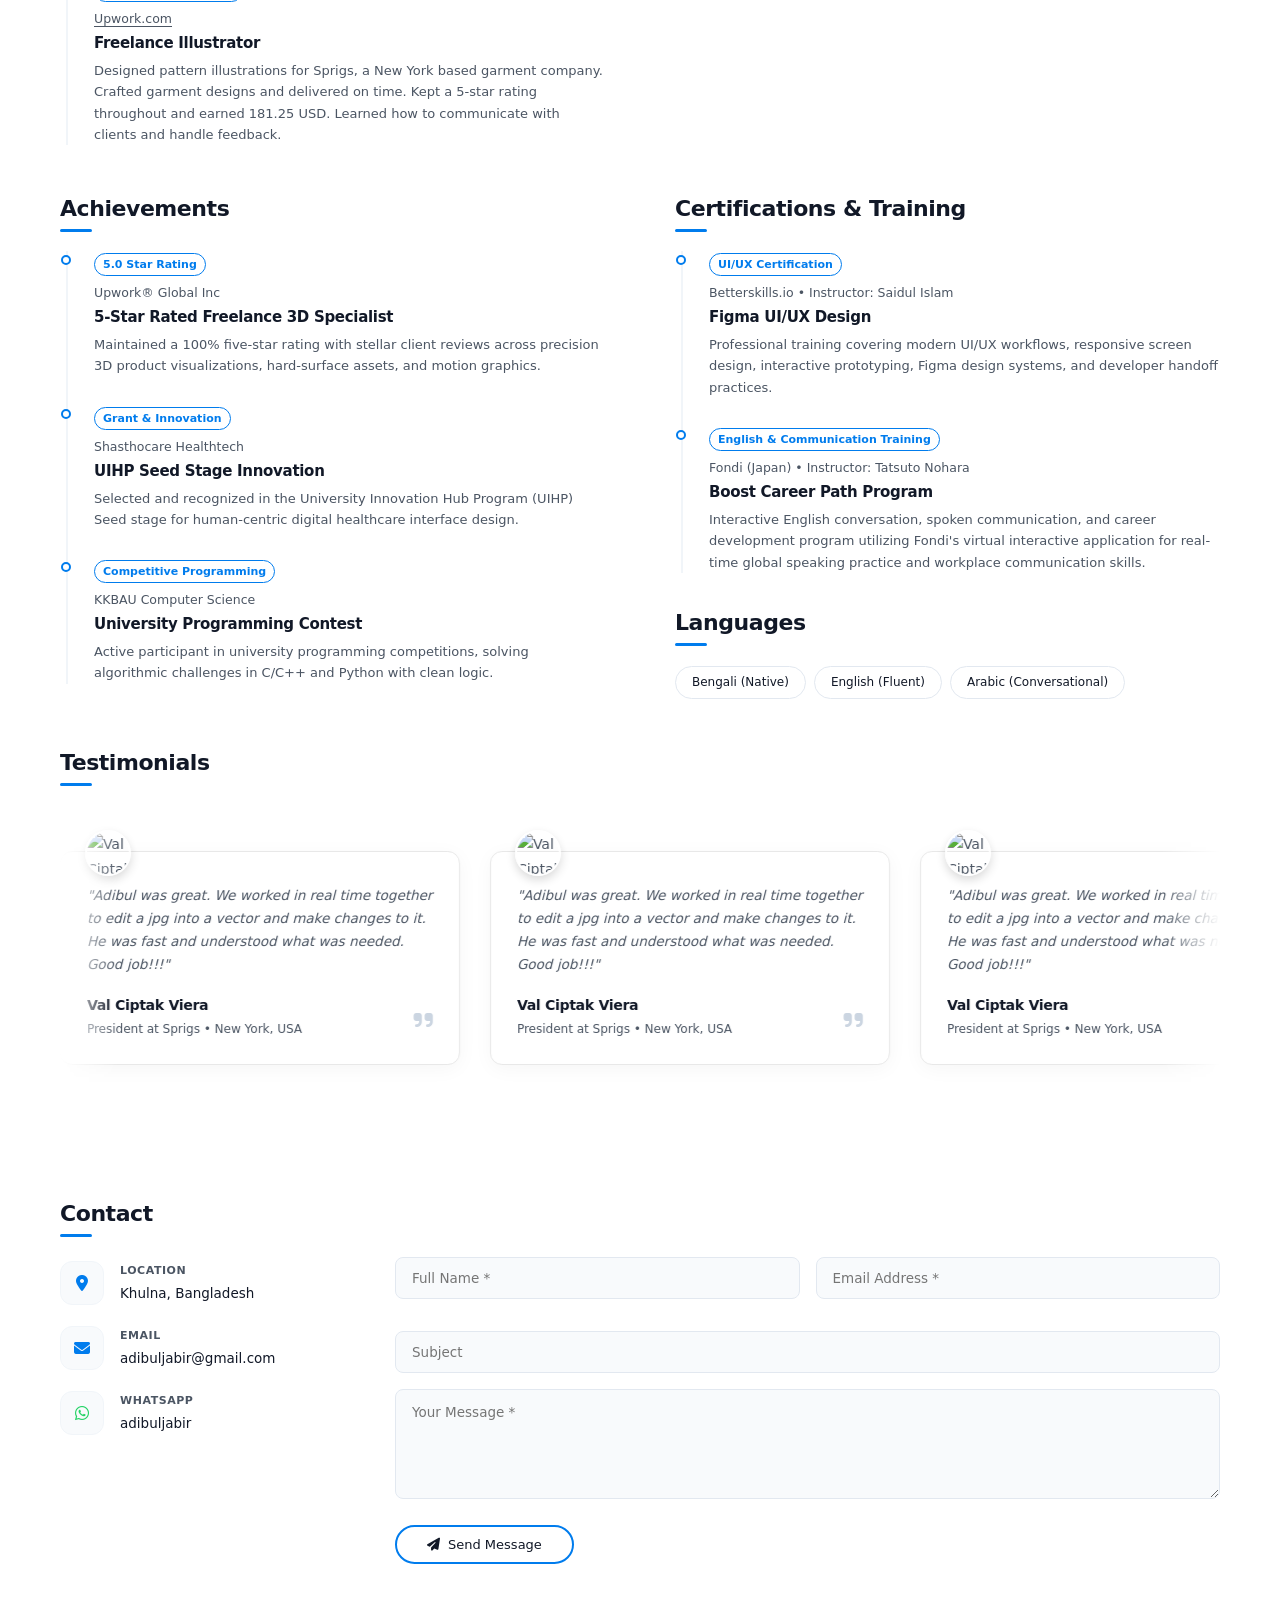
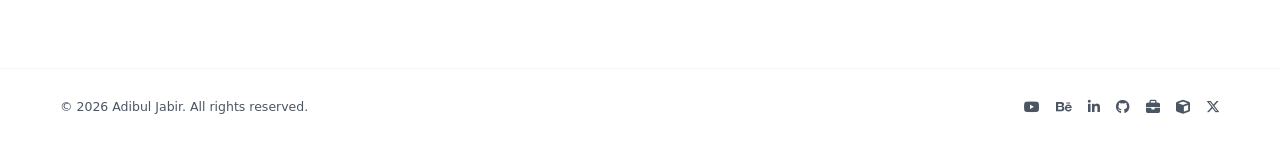
==== commit 9bd2de12: "review format" ====
--- a/index.html
+++ b/index.html
@@ -177,6 +177,23 @@
           <!-- Role Panes Container (Dynamically populated from data/roles/*.json) -->
           <div id="resume-panes-container"></div>
 
+          <!-- Experience & Education (Universal Timeline from main.json) -->
+          <div class="resume-columns" id="experience-education-container" style="margin-bottom: 50px;">
+            <div>
+              <div class="block-title">
+                <h2>Experience</h2>
+              </div>
+              <div class="timeline" id="experience-timeline"></div>
+            </div>
+
+            <div>
+              <div class="block-title">
+                <h2>Education</h2>
+              </div>
+              <div class="timeline" id="education-timeline"></div>
+            </div>
+          </div>
+
           <!-- Dual Columns: Left (Achievements) | Right (Certifications & Training + Languages) -->
           <div class="resume-columns" style="margin-bottom: 50px;">
             <div>
@@ -199,23 +216,6 @@
             </div>
           </div>
 
-          <!-- Experience & Education (Universal Timeline from main.json) -->
-          <div class="resume-columns" id="experience-education-container">
-            <div>
-              <div class="block-title">
-                <h2>Experience</h2>
-              </div>
-              <div class="timeline" id="experience-timeline"></div>
-            </div>
-
-            <div>
-              <div class="block-title">
-                <h2>Education</h2>
-              </div>
-              <div class="timeline" id="education-timeline"></div>
-            </div>
-          </div>
-
           <!-- Testimonials (Horizontal Animated Marquee) -->
           <div class="block-title">
             <h2>Testimonials</h2>
@@ -223,70 +223,6 @@
 
           <div class="testimonials-marquee-wrapper" id="testimonials-marquee-wrapper">
             <div class="testimonials-marquee-track" id="testimonials-marquee-track"></div>
-          </div>
-
-          <!-- Services & Collaboration Packages -->
-          <div class="block-title">
-            <h2>Collaboration Packages</h2>
-          </div>
-
-          <div class="pricing-grid">
-            <!-- UI/UX Package -->
-            <div class="pricing-card">
-              <div class="pricing-header">
-                <h4 class="pricing-plan-title">UI/UX & Product Design</h4>
-                <div class="pricing-price">$450</div>
-                <div class="pricing-period">per project scope</div>
-              </div>
-              <div class="pricing-btn-box">
-                <a href="#contact" class="btn btn-secondary pricing-btn">Get Started</a>
-              </div>
-              <ul class="pricing-features">
-                <li><i class="fas fa-check" style="color: var(--primary); margin-right: 6px;"></i> User Flows & Wireframing</li>
-                <li><i class="fas fa-check" style="color: var(--primary); margin-right: 6px;"></i> High-Fidelity Figma UI Screens</li>
-                <li><i class="fas fa-check" style="color: var(--primary); margin-right: 6px;"></i> Interactive Prototypes</li>
-                <li><i class="fas fa-check" style="color: var(--primary); margin-right: 6px;"></i> Design System & Style Guide</li>
-                <li><i class="fas fa-check" style="color: var(--primary); margin-right: 6px;"></i> Developer Handoff Specs</li>
-              </ul>
-            </div>
-
-            <!-- 3D Animation Package -->
-            <div class="pricing-card popular">
-              <div class="pricing-header">
-                <h4 class="pricing-plan-title">3D Animation & Modeling</h4>
-                <div class="pricing-price">$650</div>
-                <div class="pricing-period">per animation project</div>
-              </div>
-              <div class="pricing-btn-box">
-                <a href="#contact" class="btn btn-primary pricing-btn">Get Started</a>
-              </div>
-              <ul class="pricing-features">
-                <li><i class="fas fa-check" style="color: var(--primary); margin-right: 6px;"></i> Hard-Surface / Organic 3D Modeling</li>
-                <li><i class="fas fa-check" style="color: var(--primary); margin-right: 6px;"></i> PBR Shading & Photoreal Lighting</li>
-                <li><i class="fas fa-check" style="color: var(--primary); margin-right: 6px;"></i> 4K Product Showcase Animation</li>
-                <li><i class="fas fa-check" style="color: var(--primary); margin-right: 6px;"></i> Camera Directing & Motion Design</li>
-                <li><i class="fas fa-check" style="color: var(--primary); margin-right: 6px;"></i> Commercial Video Post-Production</li>
-              </ul>
-            </div>
-
-            <!-- Full-Stack / Branding Package -->
-            <div class="pricing-card">
-              <div class="pricing-header">
-                <h4 class="pricing-plan-title">Brand Identity & Dev</h4>
-                <div class="pricing-price">$550</div>
-                <div class="pricing-period">per brand release</div>
-              </div>
-              <div class="pricing-btn-box">
-                <a href="#contact" class="btn btn-secondary pricing-btn">Get Started</a>
-              </div>
-              <ul class="pricing-features">
-                <li><i class="fas fa-check" style="color: var(--primary); margin-right: 6px;"></i> Vector Logo & Identity System</li>
-                <li><i class="fas fa-check" style="color: var(--primary); margin-right: 6px;"></i> Typography & Color Harmony</li>
-                <li><i class="fas fa-check" style="color: var(--primary); margin-right: 6px;"></i> Web App / Landing Development</li>
-                <li><i class="fas fa-check" style="color: var(--primary); margin-right: 6px;"></i> SEO, Core Web Vitals & Speed</li>
-                <li><i class="fas fa-check" style="color: var(--primary); margin-right: 6px;"></i> Source Vector & Code Repo Assets</li>
-              </ul>
-            </div>
           </div>
 
         </section>
--- a/main.css
+++ b/main.css
@@ -1388,34 +1388,22 @@
 }
 
 /* ===================================================================
- * Skills Section (Modern Category Grid & Badges)
+ * Skills Section (Modern Borderless Category Grid & Badges)
  * =================================================================== */
 .skills-category-grid {
   display: grid;
   grid-template-columns: repeat(auto-fit, minmax(280px, 1fr));
-  gap: 22px;
+  gap: 28px 36px;
   margin-bottom: 50px;
 }
 
 .skill-group-card {
-  background-color: var(--card-bg);
-  border: 1px solid var(--border-color);
-  border-radius: 18px;
-  padding: 20px 22px;
-  transition: all 0.25s cubic-bezier(0.16, 1, 0.3, 1);
+  background: none;
+  border: none;
+  padding: 0;
   display: flex;
   flex-direction: column;
-  gap: 14px;
-}
-
-.skill-group-card:hover {
-  border-color: var(--primary);
-  transform: translateY(-2px);
-  box-shadow: 0 10px 25px rgba(0, 0, 0, 0.06);
-}
-
-[data-theme="dark"] .skill-group-card:hover {
-  box-shadow: 0 12px 30px rgba(0, 124, 237, 0.15);
+  gap: 12px;
 }
 
 .skill-group-title {
@@ -1436,8 +1424,8 @@
   left: 0;
   top: 50%;
   transform: translateY(-50%);
-  width: 4px;
-  height: 15px;
+  width: 3.5px;
+  height: 14px;
   border-radius: 2px;
   background-color: var(--primary);
 }
@@ -1466,17 +1454,16 @@
 .skill-badge:hover {
   border-color: var(--primary);
   color: var(--primary);
-  background-color: rgba(0, 124, 237, 0.05);
 }
 
 @media (max-width: 768px) {
   .skills-category-grid {
     grid-template-columns: 1fr;
-    gap: 14px;
+    gap: 20px;
     margin-bottom: 35px;
   }
   .skill-group-card {
-    padding: 16px 18px;
+    padding: 0;
     gap: 10px;
   }
   .skill-group-title {
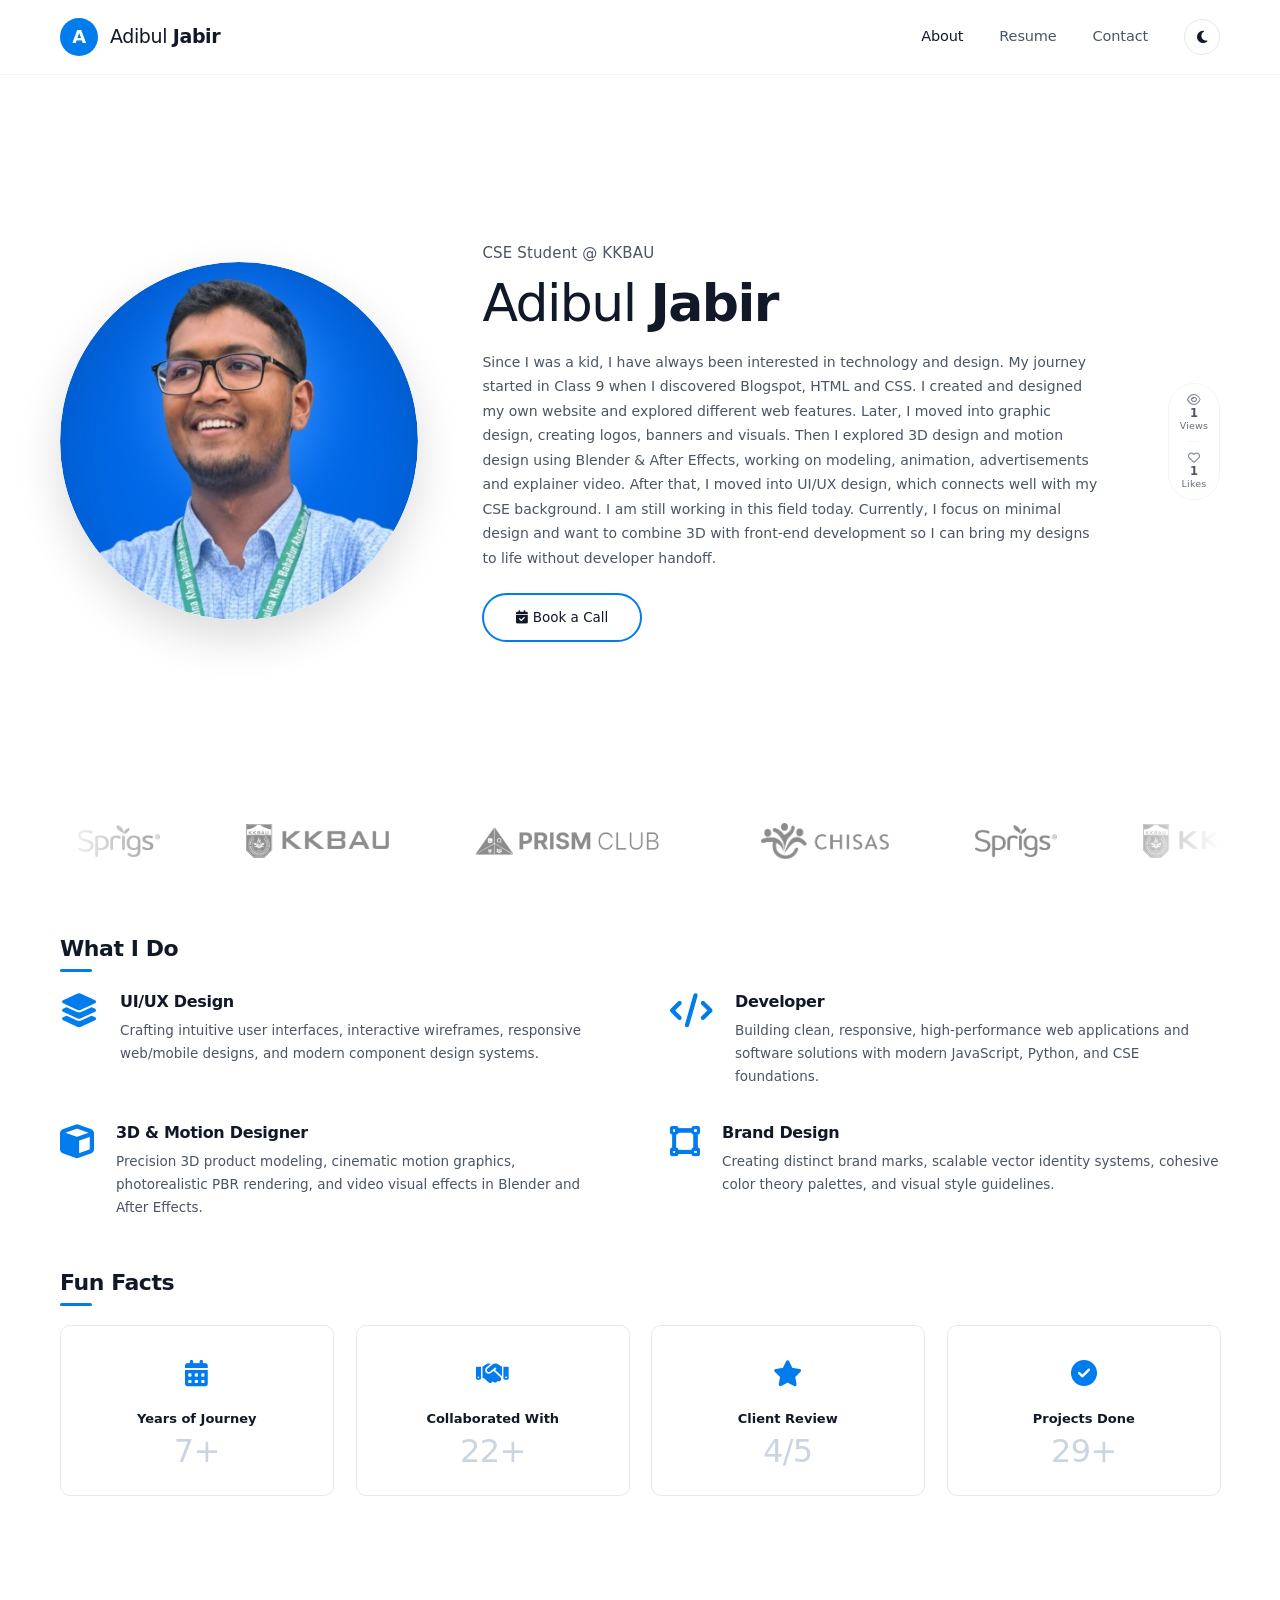
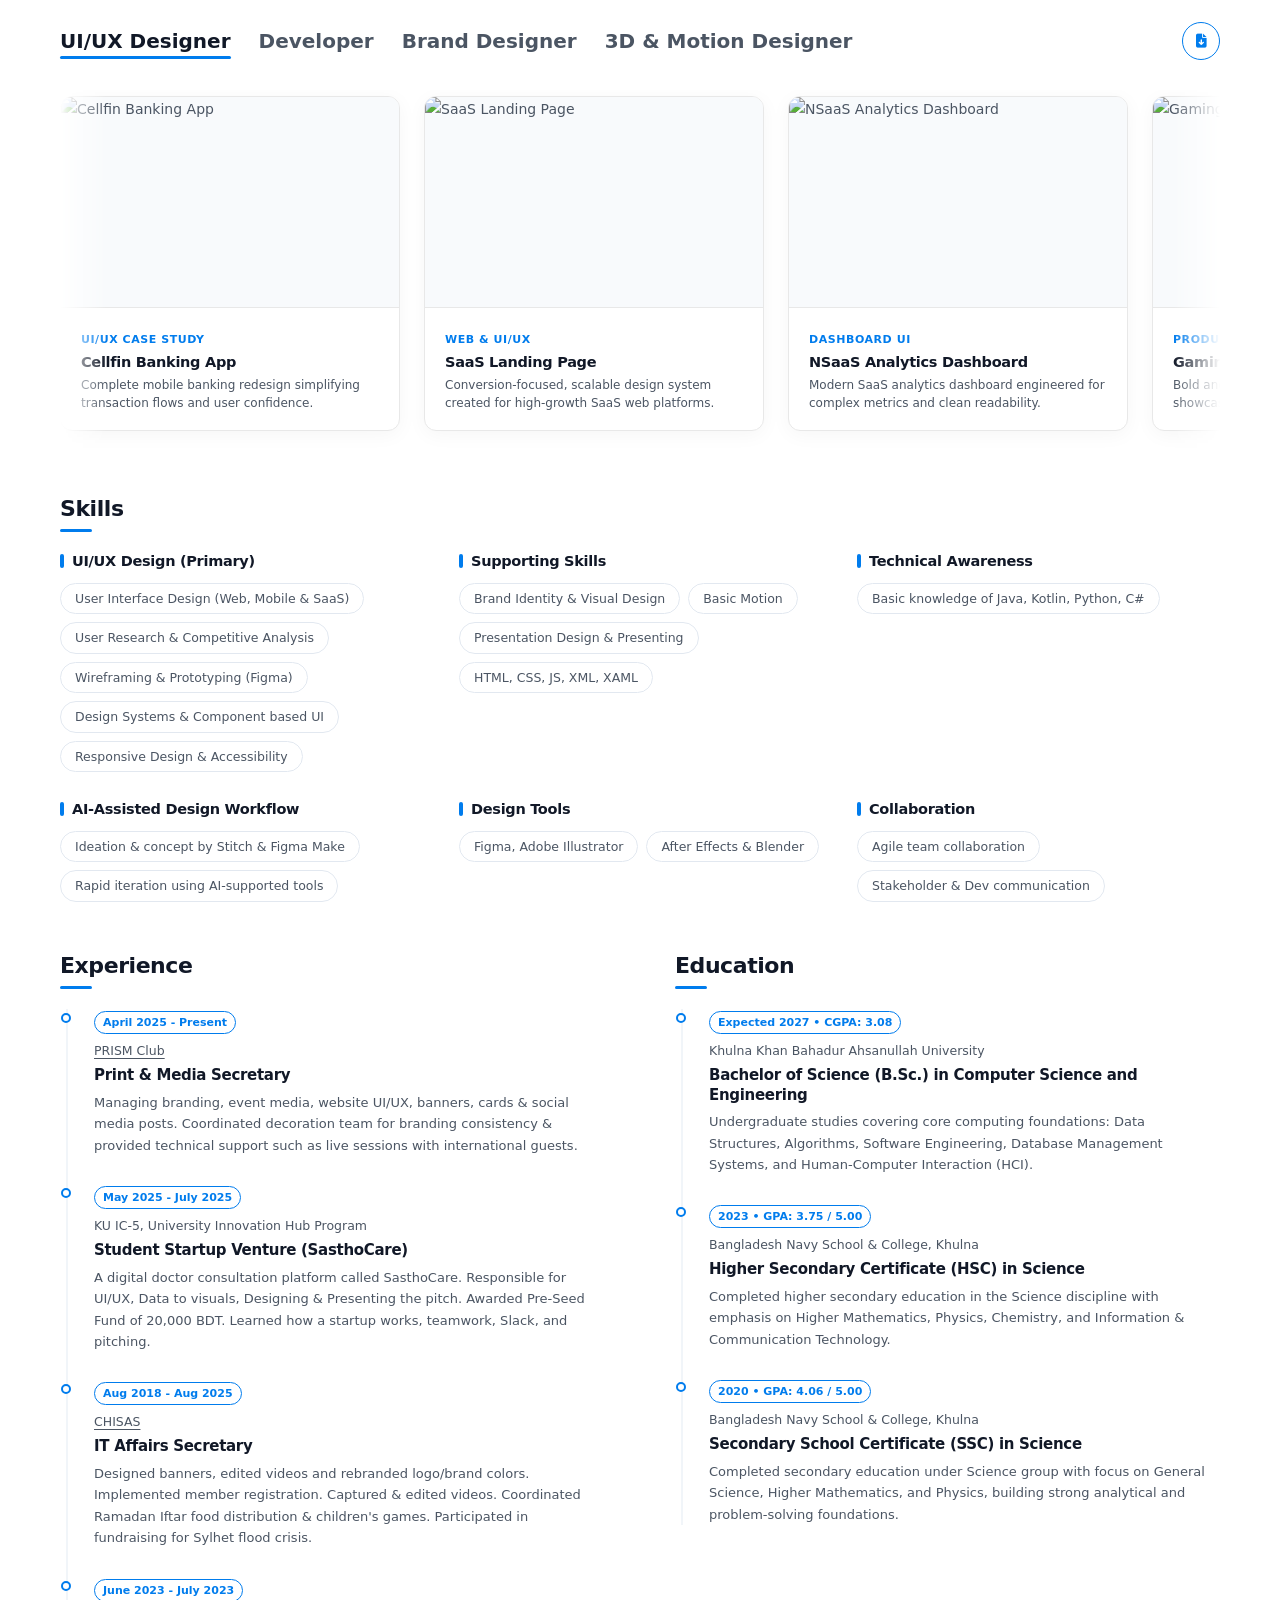
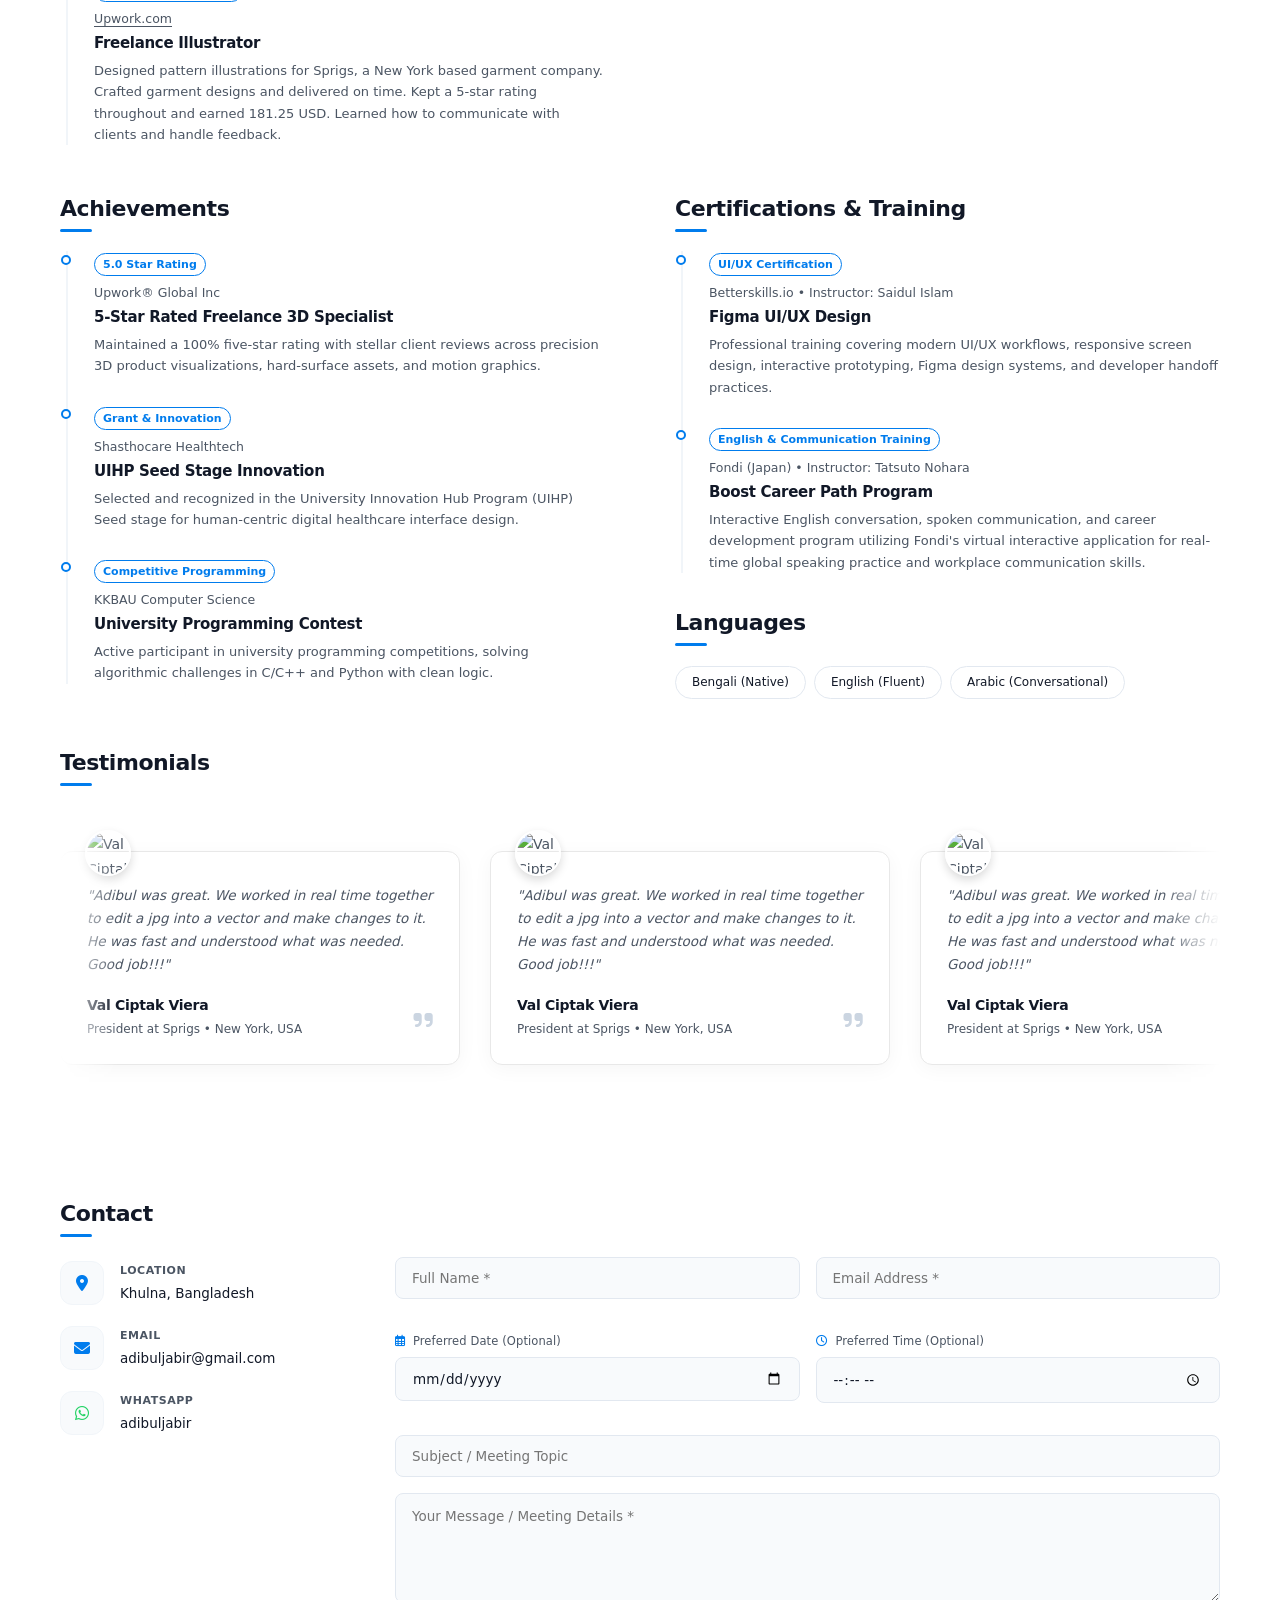
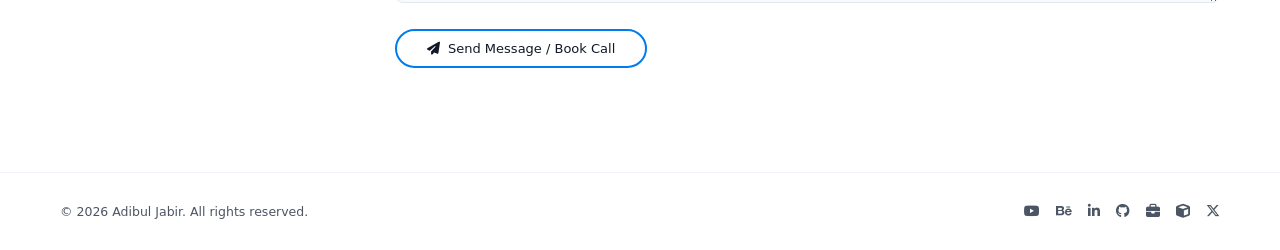
==== commit f40553a5: "Update favicon buttons" ====
--- a/index.html
+++ b/index.html
@@ -4,14 +4,49 @@
   <meta charset="UTF-8">
   <meta name="viewport" content="width=device-width, initial-scale=1.0">
   <title>Adibul Jabir — Designer & Developer</title>
-  <meta name="description" content="Official portfolio and resume of Adibul Jabir - 3D & Motion Designer, Developer, UI/UX Designer, Brand Designer, and CSE Student. Founder of Ventrixon.">
-  <meta name="keywords" content="Adibul Jabir, 3D & Motion Designer, 3D Modeling, Motion Graphics, Blender, After Effects, Illustrator, Ventrixon, Resume, Portfolio">
+  <meta name="description" content="Official portfolio and resume of Adibul Jabir - UI/UX Designer, Developer, Brand Designer, and 3D & Motion Designer.">
+  <meta name="keywords" content="Adibul Jabir, UI/UX Designer, Developer, 3D & Motion Designer, Brand Designer, Blender, After Effects, Figma, Kotlin, C#, Portfolio, Resume">
   <meta name="author" content="Adibul Jabir">
+  <link rel="canonical" href="https://adibuljabir.github.io/">
+
+  <!-- Open Graph / Facebook -->
+  <meta property="og:type" content="website">
+  <meta property="og:url" content="https://adibuljabir.github.io/">
+  <meta property="og:title" content="Adibul Jabir — Designer & Developer">
+  <meta property="og:description" content="Official portfolio and resume of Adibul Jabir - UI/UX Designer, Developer, Brand Designer, and 3D & Motion Designer.">
+  <meta property="og:image" content="https://adibuljabir.github.io/images/avatar.jpg">
+
+  <!-- Twitter / X -->
+  <meta name="twitter:card" content="summary_large_image">
+  <meta name="twitter:url" content="https://adibuljabir.github.io/">
+  <meta name="twitter:title" content="Adibul Jabir — Designer & Developer">
+  <meta name="twitter:description" content="Official portfolio and resume of Adibul Jabir - UI/UX Designer, Developer, Brand Designer, and 3D & Motion Designer.">
+  <meta name="twitter:image" content="https://adibuljabir.github.io/images/avatar.jpg">
+
+  <!-- JSON-LD Structured Data Schema -->
+  <script type="application/ld+json">
+  {
+    "@context": "https://schema.org",
+    "@type": "Person",
+    "name": "Adibul Jabir",
+    "url": "https://adibuljabir.github.io/",
+    "image": "https://adibuljabir.github.io/images/avatar.jpg",
+    "jobTitle": "Creative Designer & Developer",
+    "sameAs": [
+      "https://github.com/adibuljabir",
+      "https://www.linkedin.com/in/adibuljabir/",
+      "https://www.behance.net/adibuljabir",
+      "https://www.youtube.com/@Ventrixon",
+      "https://x.com/adibuljabir"
+    ]
+  }
+  </script>
   
-  <!-- Circular Favicon -->
-  <link rel="icon" type="image/png" href="images/favicon.png">
-  <link rel="shortcut icon" type="image/png" href="images/favicon.png">
-  <link rel="apple-touch-icon" href="images/favicon.png">
+  <!-- True Circular High-DPI Favicons (Google Search Compliant) -->
+  <link rel="icon" type="image/png" sizes="512x512" href="images/favicon.png">
+  <link rel="icon" type="image/x-icon" href="favicon.ico">
+  <link rel="shortcut icon" href="favicon.ico">
+  <link rel="apple-touch-icon" sizes="512x512" href="images/apple-touch-icon.png">
 
   <!-- Preconnect & DNS-Prefetch for Critical CDNs -->
   <link rel="preconnect" href="https://cdnjs.cloudflare.com" crossorigin>
@@ -56,7 +91,7 @@
       <div class="scroll-progress-bar"></div>
       <div class="container-inner header-flex">
         <!-- Logo (Left Side) -->
-        <a href="adibuljabir.github.io" class="site-logo">
+        <a href="#about" class="site-logo">
           <div class="logo-symbol">A</div>
           <div class="logo-text">Adibul <span>Jabir</span></div>
         </a>
@@ -108,13 +143,12 @@
                 <div class="home-role">
                   <span class="role-typing">3D & Motion Designer</span>
                 </div>
-                <h1 class="home-title">Adibul Jabir</h1>
+                <h1 class="home-title">Adibul <span>Jabir</span></h1>
                 <p class="home-desc">
                   Since I was a kid, I have always been interested in technology and design. My journey started in Class 9 when I discovered Blogspot, HTML and CSS. I created and designed my own website and explored different web features. Later, I moved into graphic design, creating logos, banners and visuals. Then I explored 3D design and motion design using Blender & After Effects, working on modeling, animation, advertisements and explainer video. After that, I moved into UI/UX design, which connects well with my CSE background. I am still working in this field today. Currently, I focus on minimal design and want to combine 3D with front-end development so I can bring my designs to life without developer handoff.
                 </p>
                 <div class="home-buttons">
-                  <a href="#resume" class="btn btn-primary">Download Resume</a>
-                  <a href="#contact" class="btn btn-secondary">Contact</a>
+                  <a href="#contact" class="btn btn-primary"><i class="fas fa-calendar-check"></i> Book a Call</a>
                 </div>
               </div>
 
@@ -238,7 +272,7 @@
           <div class="contact-layout">
             <!-- Left Info Column -->
             <div class="contact-info-col">
-              <div class="contact-info-item">
+              <a href="https://maps.app.goo.gl/1q2SDuUbzUmDXm827" target="_blank" rel="noopener noreferrer" class="contact-info-item contact-info-link" title="View Location on Google Maps">
                 <div class="ci-icon">
                   <i class="fas fa-map-marker-alt"></i>
                 </div>
@@ -246,7 +280,7 @@
                   <span class="ci-label">Location</span>
                   <span class="ci-value">Khulna, Bangladesh</span>
                 </div>
-              </div>
+              </a>
 
               <a href="mailto:adibuljabir@gmail.com" class="contact-info-item contact-info-link" title="Send direct email">
                 <div class="ci-icon">
@@ -258,7 +292,7 @@
                 </div>
               </a>
 
-              <a href="https://wa.me/adibuljabir" target="_blank" rel="noopener noreferrer" class="contact-info-item contact-info-link whatsapp-link" title="Chat on WhatsApp">
+              <a href="https://wa.me/qr/OOP5CMY4RLZKP1" target="_blank" rel="noopener noreferrer" class="contact-info-item contact-info-link whatsapp-link" title="Add me on WhatsApp">
                 <div class="ci-icon whatsapp-icon">
                   <i class="fab fa-whatsapp"></i>
                 </div>
@@ -288,18 +322,29 @@
                   </div>
                 </div>
 
+                <div class="form-row">
+                  <div class="form-group">
+                    <label class="form-label-optional" for="meeting-date"><i class="far fa-calendar-alt"></i> Preferred Date (Optional)</label>
+                    <input type="date" id="meeting-date" name="preferred_date" class="form-control" aria-label="Preferred Date (Optional)">
+                  </div>
+                  <div class="form-group">
+                    <label class="form-label-optional" for="meeting-time"><i class="far fa-clock"></i> Preferred Time (Optional)</label>
+                    <input type="time" id="meeting-time" name="preferred_time" class="form-control" aria-label="Preferred Time (Optional)">
+                  </div>
+                </div>
+
                 <div class="form-group">
-                  <input type="text" name="subject" class="form-control" placeholder="Subject" aria-label="Subject">
+                  <input type="text" name="subject" class="form-control" placeholder="Subject / Meeting Topic" aria-label="Subject / Meeting Topic">
                 </div>
 
                 <div class="form-group">
-                  <textarea name="message" class="form-control" placeholder="Your Message *" aria-label="Your Message" required></textarea>
+                  <textarea name="message" class="form-control" placeholder="Your Message / Meeting Details *" aria-label="Your Message / Meeting Details" required></textarea>
                 </div>
 
                 <div class="form-submit-row">
                   <button type="submit" class="btn btn-primary" id="contact-submit-btn">
                     <i class="fas fa-paper-plane"></i>
-                    <span>Send Message</span>
+                    <span>Send Message / Book Call</span>
                   </button>
                 </div>
                 <div id="form-feedback" class="form-status"></div>
@@ -330,7 +375,7 @@
   </div>
 
   <!-- Lightbox Modal -->
-  <div id="lightbox-modal" class="lightbox-modal">
+  <div id="lightbox-modal" class="lightbox-modal" role="dialog" aria-modal="true" aria-labelledby="lightbox-title">
     <div class="lightbox-box">
       <button id="lightbox-close" class="lightbox-close" aria-label="Close"><i class="fas fa-times"></i></button>
       <div id="lightbox-media" class="lightbox-media"></div>
--- a/main.css
+++ b/main.css
@@ -199,14 +199,14 @@
 
 .logo-text {
   font-size: 19px;
-  font-weight: 700;
+  font-weight: 400;
   color: var(--heading-color);
   letter-spacing: -0.02em;
 }
 
 .logo-text span {
   color: var(--heading-color);
-  font-weight: 400;
+  font-weight: 700;
 }
 
 /* Header Right Group (Navbar + Tools on Right Side) */
@@ -495,11 +495,16 @@
 
 .home-title {
   font-size: clamp(38px, 4.2vw, 52px);
-  font-weight: 800;
+  font-weight: 400;
   color: var(--heading-color);
   margin-bottom: clamp(12px, 1.8vh, 18px);
   letter-spacing: -0.03em;
   line-height: 1.15;
+}
+
+.home-title span {
+  font-weight: 800;
+  color: var(--heading-color);
 }
 
 .home-desc {
@@ -849,7 +854,7 @@
 .testimonials-marquee-track {
   display: flex;
   width: max-content;
-  animation: testimonialsContinuous 28s linear infinite;
+  animation: testimonialsContinuous 30s linear infinite;
   will-change: transform;
 }
 
@@ -1133,27 +1138,11 @@
   padding: 26px 16px;
   text-align: center;
   background-color: var(--card-bg);
-  transition: border-color 0.25s ease;
-}
-
-@media (max-width: 768px) {
-  .fact-box {
-    padding: 14px 10px;
-    border-radius: 8px;
-  }
-  .fact-icon {
-    font-size: 18px;
-    margin-bottom: 4px;
-  }
-  .fact-title {
-    font-size: 11.5px;
-  }
-  .fact-number {
-    font-size: 22px;
-  }
+  transition: transform 0.25s cubic-bezier(0.16, 1, 0.3, 1), box-shadow 0.25s ease, border-color 0.25s ease;
 }
 
 .fact-box:hover {
+  transform: translateY(-2px);
   border-color: var(--primary);
 }
 
@@ -1711,7 +1700,7 @@
 .portfolio-marquee-track {
   display: flex;
   width: max-content;
-  animation: portfolioContinuous 32s linear infinite;
+  animation: portfolioContinuous 30s linear infinite;
   will-change: transform;
 }
 
@@ -2202,6 +2191,31 @@
   background-color: var(--card-bg);
 }
 
+.form-label-optional {
+  display: block;
+  font-size: 11.5px;
+  font-weight: 500;
+  color: var(--muted-color);
+  margin-bottom: 6px;
+  letter-spacing: 0.01em;
+}
+
+.form-label-optional i {
+  color: var(--primary);
+  margin-right: 4px;
+}
+
+input[type="date"].form-control,
+input[type="time"].form-control {
+  color-scheme: light;
+  cursor: pointer;
+}
+
+[data-theme="dark"] input[type="date"].form-control,
+[data-theme="dark"] input[type="time"].form-control {
+  color-scheme: dark;
+}
+
 textarea.form-control {
   resize: vertical;
   min-height: 110px;
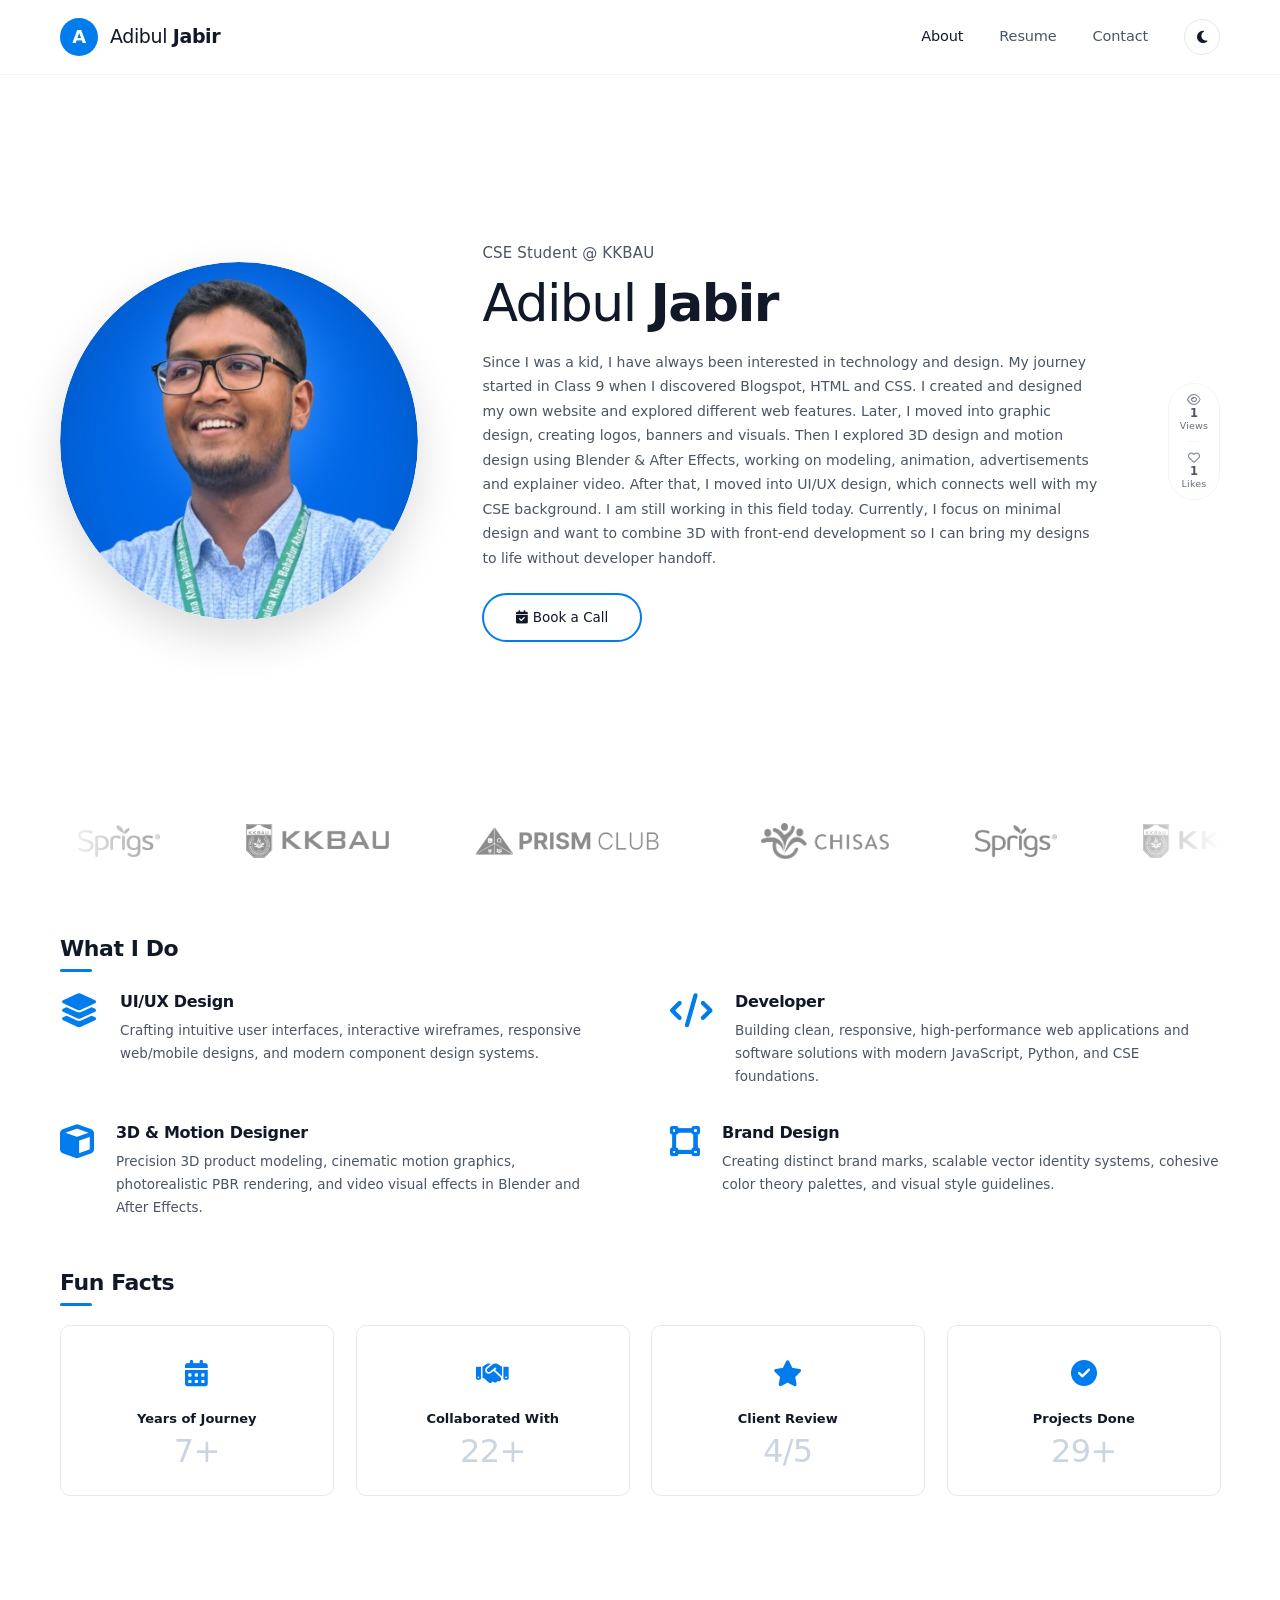
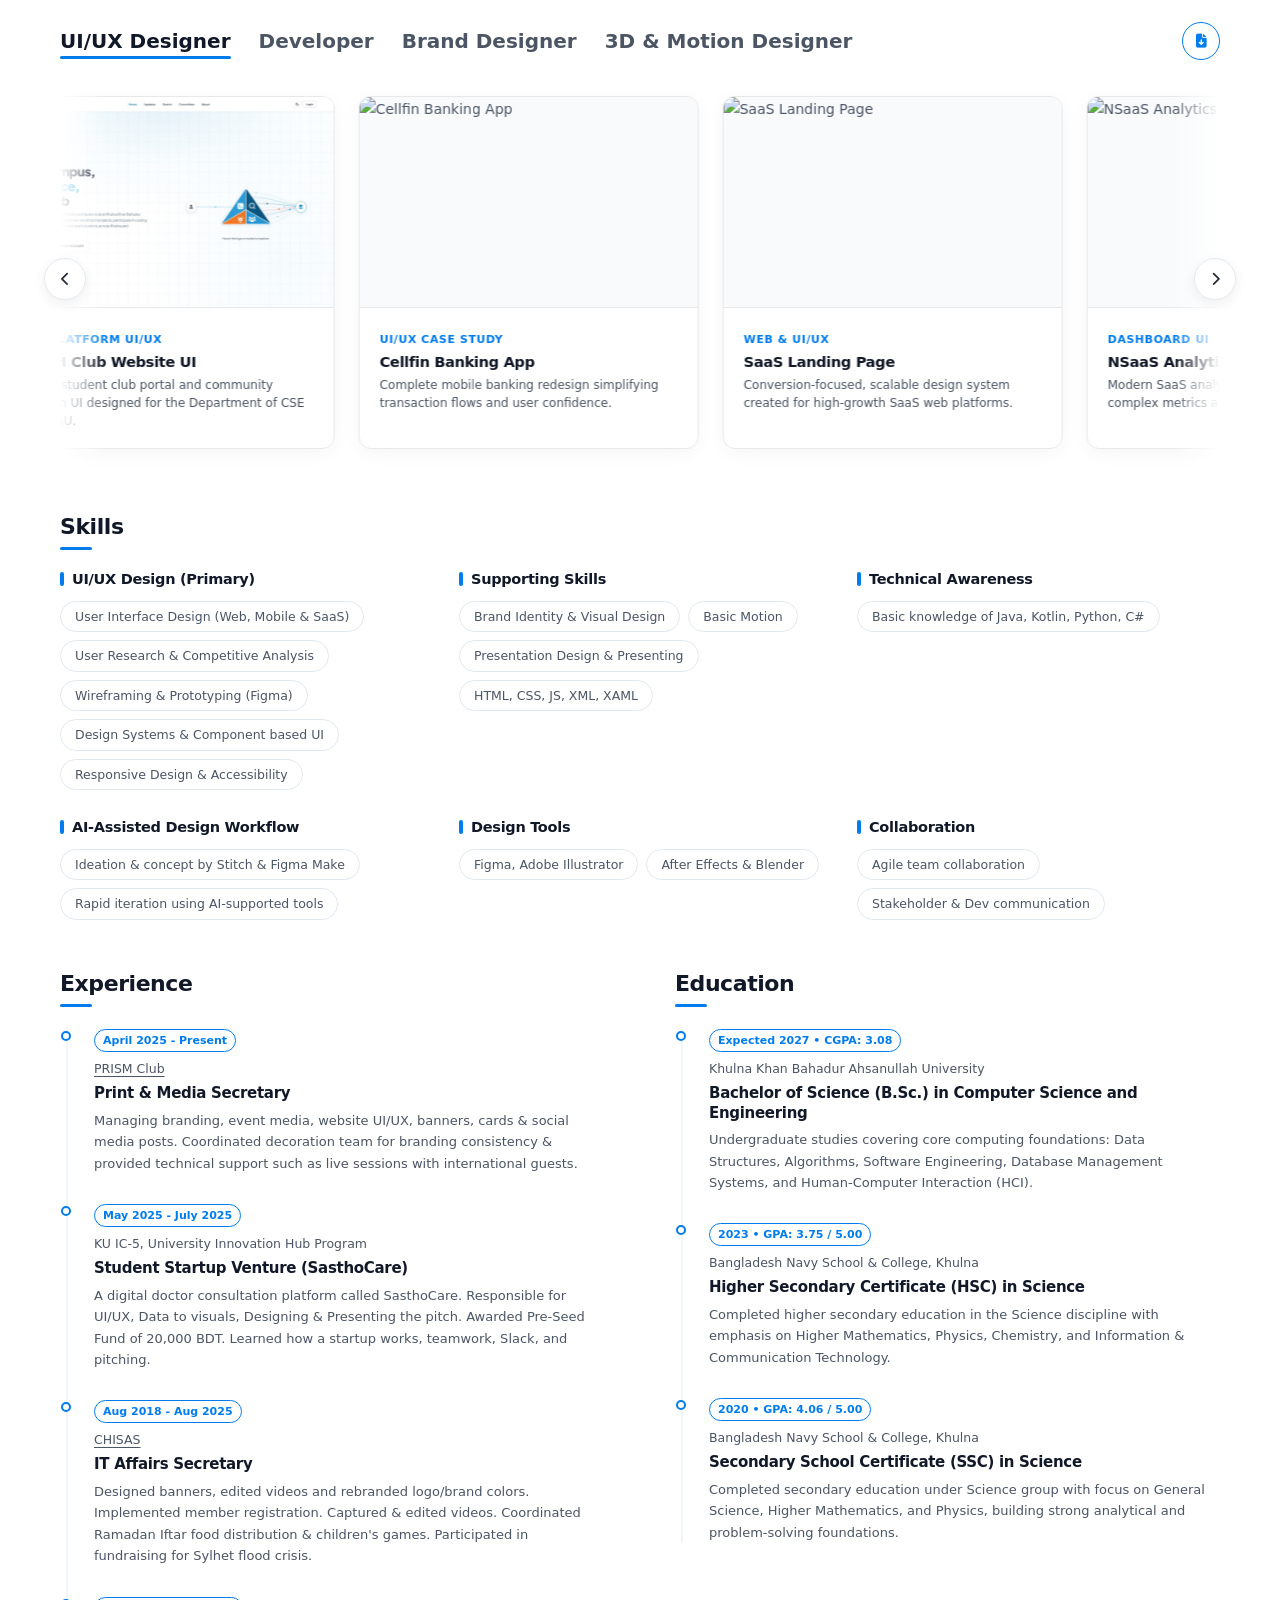
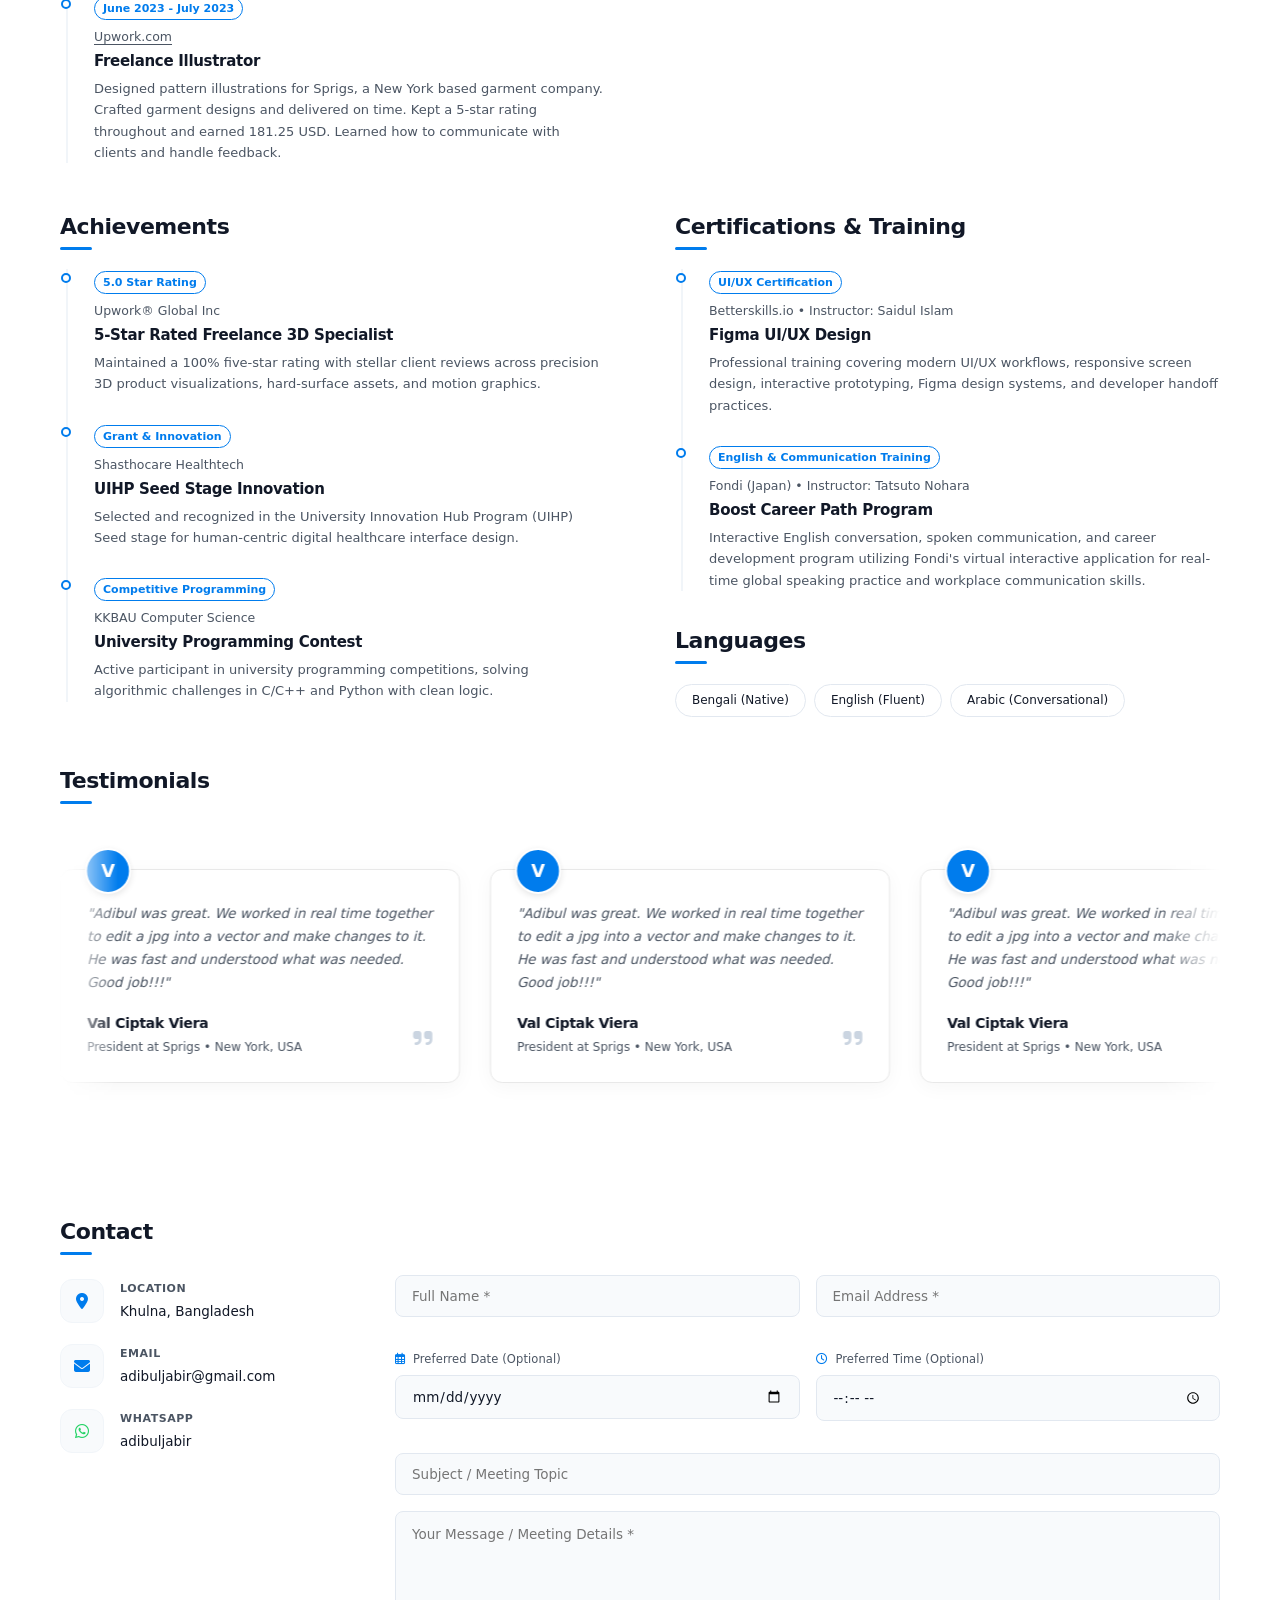
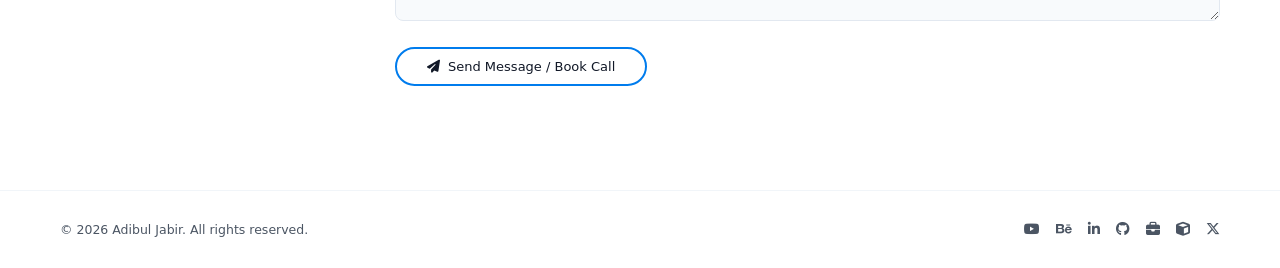
==== commit f1df1a5a: "New project added" ====
--- a/index.html
+++ b/index.html
@@ -7,6 +7,7 @@
   <meta name="description" content="Official portfolio and resume of Adibul Jabir - UI/UX Designer, Developer, Brand Designer, and 3D & Motion Designer.">
   <meta name="keywords" content="Adibul Jabir, UI/UX Designer, Developer, 3D & Motion Designer, Brand Designer, Blender, After Effects, Figma, Kotlin, C#, Portfolio, Resume">
   <meta name="author" content="Adibul Jabir">
+  <meta name="google-site-verification" content="86Hbb5hOL6FnwDdjTvHZQOH868ToPJLbE9d5HLvtXkw" />
   <link rel="canonical" href="https://adibuljabir.github.io/">
 
   <!-- Open Graph / Facebook -->
@@ -43,10 +44,13 @@
   </script>
   
   <!-- True Circular High-DPI Favicons (Google Search Compliant) -->
+  <!-- True Circular High-DPI Favicons (Google Search & Multi-Browser Compliant) -->
+  <link rel="icon" type="image/x-icon" href="favicon.ico">
+  <link rel="shortcut icon" type="image/x-icon" href="favicon.ico">
   <link rel="icon" type="image/png" sizes="512x512" href="images/favicon.png">
   <link rel="icon" type="image/x-icon" href="favicon.ico">
   <link rel="shortcut icon" href="favicon.ico">
-  <link rel="apple-touch-icon" sizes="512x512" href="images/apple-touch-icon.png">
+  <link rel="apple-touch-icon" href="images/favicon.png">
 
   <!-- Preconnect & DNS-Prefetch for Critical CDNs -->
   <link rel="preconnect" href="https://cdnjs.cloudflare.com" crossorigin>
@@ -62,10 +66,10 @@
   <noscript><link rel="stylesheet" href="https://cdnjs.cloudflare.com/ajax/libs/font-awesome/6.5.1/css/all.min.css"></noscript>
   
   <!-- Minimalist Full-Width Stylesheet -->
-  <link rel="stylesheet" href="main.css">
+  <link rel="stylesheet" href="main.css?v=2.4">
 
   <!-- Defer Core JS for Immediate Parsing & Parallel Execution -->
-  <script src="main.js" defer></script>
+  <script src="main.js?v=2.4" defer></script>
 
   <!-- Early Theme Detection to prevent theme flash -->
   <script>
--- a/main.css
+++ b/main.css
@@ -916,6 +916,37 @@
   overflow: hidden;
   box-shadow: 0 4px 10px rgba(0, 0, 0, 0.15);
   border: 2px solid var(--body-bg);
+  display: flex;
+  align-items: center;
+  justify-content: center;
+}
+
+.testimonial-letter-avatar {
+  background-color: var(--primary);
+  color: #ffffff;
+  font-weight: 700;
+  font-size: 18px;
+  line-height: 1;
+  letter-spacing: -0.02em;
+  text-transform: uppercase;
+  user-select: none;
+  box-shadow: 0 2px 6px rgba(0, 0, 0, 0.1);
+  border: 2px solid var(--body-bg);
+}
+
+.testimonial-letter-avatar span {
+  display: flex;
+  align-items: center;
+  justify-content: center;
+  width: 100%;
+  height: 100%;
+  line-height: 1;
+}
+
+[data-theme="dark"] .testimonial-letter-avatar {
+  background-color: var(--primary);
+  border-color: var(--body-bg);
+  box-shadow: 0 2px 8px rgba(0, 0, 0, 0.35);
 }
 
 .testimonial-avatar img {
@@ -976,6 +1007,9 @@
     height: 36px;
     top: -18px;
     left: 16px;
+  }
+  .testimonial-letter-avatar {
+    font-size: 15px;
   }
   .testimonial-text {
     font-size: 12.5px;
@@ -1168,141 +1202,6 @@
 }
 
 /* ===================================================================
- * Pricing Section Cards
- * =================================================================== */
-.pricing-grid {
-  display: grid;
-  grid-template-columns: repeat(3, 1fr);
-  gap: 30px;
-  margin-bottom: 50px;
-  align-items: center;
-}
-
-@media (max-width: 900px) {
-  .pricing-grid {
-    grid-template-columns: 1fr;
-    gap: 14px;
-    margin-bottom: 28px;
-  }
-}
-
-.pricing-card {
-  background-color: var(--card-bg);
-  border: 1px solid var(--card-border);
-  border-radius: 12px;
-  padding: 40px 30px;
-  text-align: center;
-  box-shadow: var(--shadow-card);
-  transition: transform 0.3s ease, box-shadow 0.3s ease, border-color 0.3s ease;
-  position: relative;
-}
-
-@media (max-width: 768px) {
-  .pricing-card {
-    padding: 20px 16px;
-    border-radius: 10px;
-  }
-  .pricing-price {
-    font-size: 34px;
-  }
-  .pricing-plan-title {
-    margin-bottom: 12px;
-  }
-  .pricing-period {
-    margin-bottom: 16px;
-  }
-  .pricing-btn-box {
-    margin-bottom: 18px;
-  }
-  .pricing-features {
-    gap: 8px;
-  }
-  .pricing-features li {
-    font-size: 12px;
-  }
-}
-
-.pricing-card:hover {
-  transform: translateY(-4px);
-  border-color: var(--primary);
-}
-
-.pricing-card.featured {
-  padding: 48px 30px;
-  box-shadow: 0 10px 30px rgba(0, 0, 0, 0.08);
-  border-color: var(--card-border);
-}
-
-[data-theme="dark"] .pricing-card.featured {
-  box-shadow: 0 10px 30px rgba(0, 0, 0, 0.3);
-}
-
-.pricing-plan-title {
-  font-size: 14px;
-  font-weight: 500;
-  color: var(--muted-color);
-  margin-bottom: 20px;
-  display: inline-block;
-  position: relative;
-}
-
-.pricing-plan-title.featured-title {
-  color: var(--heading-color);
-  font-weight: 600;
-}
-
-.pricing-plan-title.featured-title::after {
-  content: '';
-  position: absolute;
-  bottom: -6px;
-  left: 0;
-  width: 100%;
-  height: 2px;
-  background-color: var(--primary);
-  border-radius: 2px;
-}
-
-.pricing-price {
-  font-size: 42px;
-  font-weight: 700;
-  color: var(--heading-color);
-  line-height: 1;
-  margin-bottom: 6px;
-  letter-spacing: -0.02em;
-}
-
-.pricing-period {
-  font-size: 12.5px;
-  color: var(--muted-color);
-  margin-bottom: 24px;
-}
-
-.pricing-btn-box {
-  margin-bottom: 30px;
-}
-
-.pricing-btn {
-  width: auto;
-  min-width: 130px;
-  padding: 8px 24px;
-  font-size: 13px;
-}
-
-.pricing-features {
-  list-style: none;
-  padding: 0;
-  margin: 0;
-  display: flex;
-  flex-direction: column;
-  gap: 12px;
-}
-
-.pricing-features li {
-  font-size: 13.5px;
-  color: var(--text-color);
-}
-
-/* ===================================================================
  * Resume Section (Timelines & Skills)
  * =================================================================== */
 .resume-columns {
@@ -1680,11 +1579,67 @@
 }
 
 /* ===================================================================
- * Role Portfolio Horizontal Infinite Marquee
+ * Role Portfolio Horizontal Infinite Marquee & Slider Navigation
  * =================================================================== */
 .role-portfolio-wrapper {
+  position: relative;
   margin-bottom: 45px;
   width: 100%;
+}
+
+/* Portfolio Navigation Arrow Buttons */
+.portfolio-nav-arrow {
+  position: absolute;
+  top: 50%;
+  transform: translateY(-50%);
+  z-index: 25;
+  width: 42px;
+  height: 42px;
+  border-radius: 50%;
+  border: 1.5px solid var(--btn-sec-border);
+  background-color: var(--card-bg);
+  color: var(--heading-color);
+  display: flex;
+  align-items: center;
+  justify-content: center;
+  font-size: 14px;
+  cursor: pointer;
+  box-shadow: 0 4px 16px rgba(0, 0, 0, 0.08);
+  transition: all 0.25s cubic-bezier(0.16, 1, 0.3, 1);
+  outline: none;
+  user-select: none;
+  opacity: 0.92;
+}
+
+[data-theme="dark"] .portfolio-nav-arrow {
+  background-color: var(--card-bg);
+  border-color: var(--btn-sec-border);
+  box-shadow: 0 4px 20px rgba(0, 0, 0, 0.4);
+}
+
+.portfolio-nav-prev {
+  left: -16px;
+}
+
+.portfolio-nav-next {
+  right: -16px;
+}
+
+.portfolio-nav-arrow:hover {
+  opacity: 1;
+  background-color: var(--primary);
+  border-color: var(--primary);
+  color: #ffffff;
+  transform: translateY(-50%) scale(1.05);
+  box-shadow: 0 4px 12px rgba(0, 0, 0, 0.15);
+}
+
+[data-theme="dark"] .portfolio-nav-arrow:hover {
+  box-shadow: 0 4px 14px rgba(0, 0, 0, 0.45);
+}
+
+.portfolio-nav-arrow:active {
+  transform: translateY(-50%) scale(0.95);
 }
 
 .portfolio-marquee-wrapper {
@@ -1693,8 +1648,14 @@
   width: 100%;
   padding: 6px 0 20px;
   box-sizing: border-box;
+  touch-action: pan-y;
+  cursor: grab;
   -webkit-mask-image: linear-gradient(to right, transparent 0%, black 4%, black 96%, transparent 100%);
   mask-image: linear-gradient(to right, transparent 0%, black 4%, black 96%, transparent 100%);
+}
+
+.portfolio-marquee-wrapper:active {
+  cursor: grabbing;
 }
 
 .portfolio-marquee-track {
@@ -1750,9 +1711,30 @@
   box-shadow: 0 14px 35px rgba(0, 0, 0, 0.45);
 }
 
+@media (max-width: 900px) {
+  .portfolio-nav-prev {
+    left: 4px;
+  }
+  .portfolio-nav-next {
+    right: 4px;
+  }
+}
+
 @media (max-width: 768px) {
   .role-portfolio-wrapper {
     margin-bottom: 30px;
+  }
+  .portfolio-nav-arrow {
+    width: 34px;
+    height: 34px;
+    font-size: 12px;
+    opacity: 0.95;
+  }
+  .portfolio-nav-prev {
+    left: 2px;
+  }
+  .portfolio-nav-next {
+    right: 2px;
   }
   .portfolio-marquee-wrapper {
     padding: 4px 0 14px;
@@ -1829,7 +1811,7 @@
 }
 
 .portfolio-card:hover .code-thumb-preview {
-  transform: scale(1.03);
+  transform: none;
 }
 
 .code-thumb-header {
@@ -1891,7 +1873,7 @@
 }
 
 .portfolio-card:hover .portfolio-thumb-box img {
-  transform: scale(1.05);
+  transform: none;
 }
 
 .portfolio-thumb-box video {
@@ -1979,6 +1961,35 @@
   opacity: 1;
 }
 
+.portfolio-overlay a.portfolio-btn-live {
+  width: auto;
+  min-width: 76px;
+  height: 36px;
+  padding: 0 16px;
+  border-radius: 18px;
+  background-color: #ffffff;
+  color: #111827;
+  font-size: 13px;
+  font-weight: 600;
+  letter-spacing: 0.02em;
+  display: inline-flex;
+  align-items: center;
+  justify-content: center;
+  gap: 7px;
+  box-shadow: 0 2px 8px rgba(0, 0, 0, 0.15);
+  transition: all 0.2s ease;
+  text-decoration: none;
+}
+
+.portfolio-overlay a.portfolio-btn-live i {
+  font-size: 11px;
+}
+
+.portfolio-overlay a.portfolio-btn-live:hover {
+  background-color: var(--primary);
+  color: #ffffff;
+}
+
 .portfolio-overlay a,
 .portfolio-overlay button {
   width: 38px;
